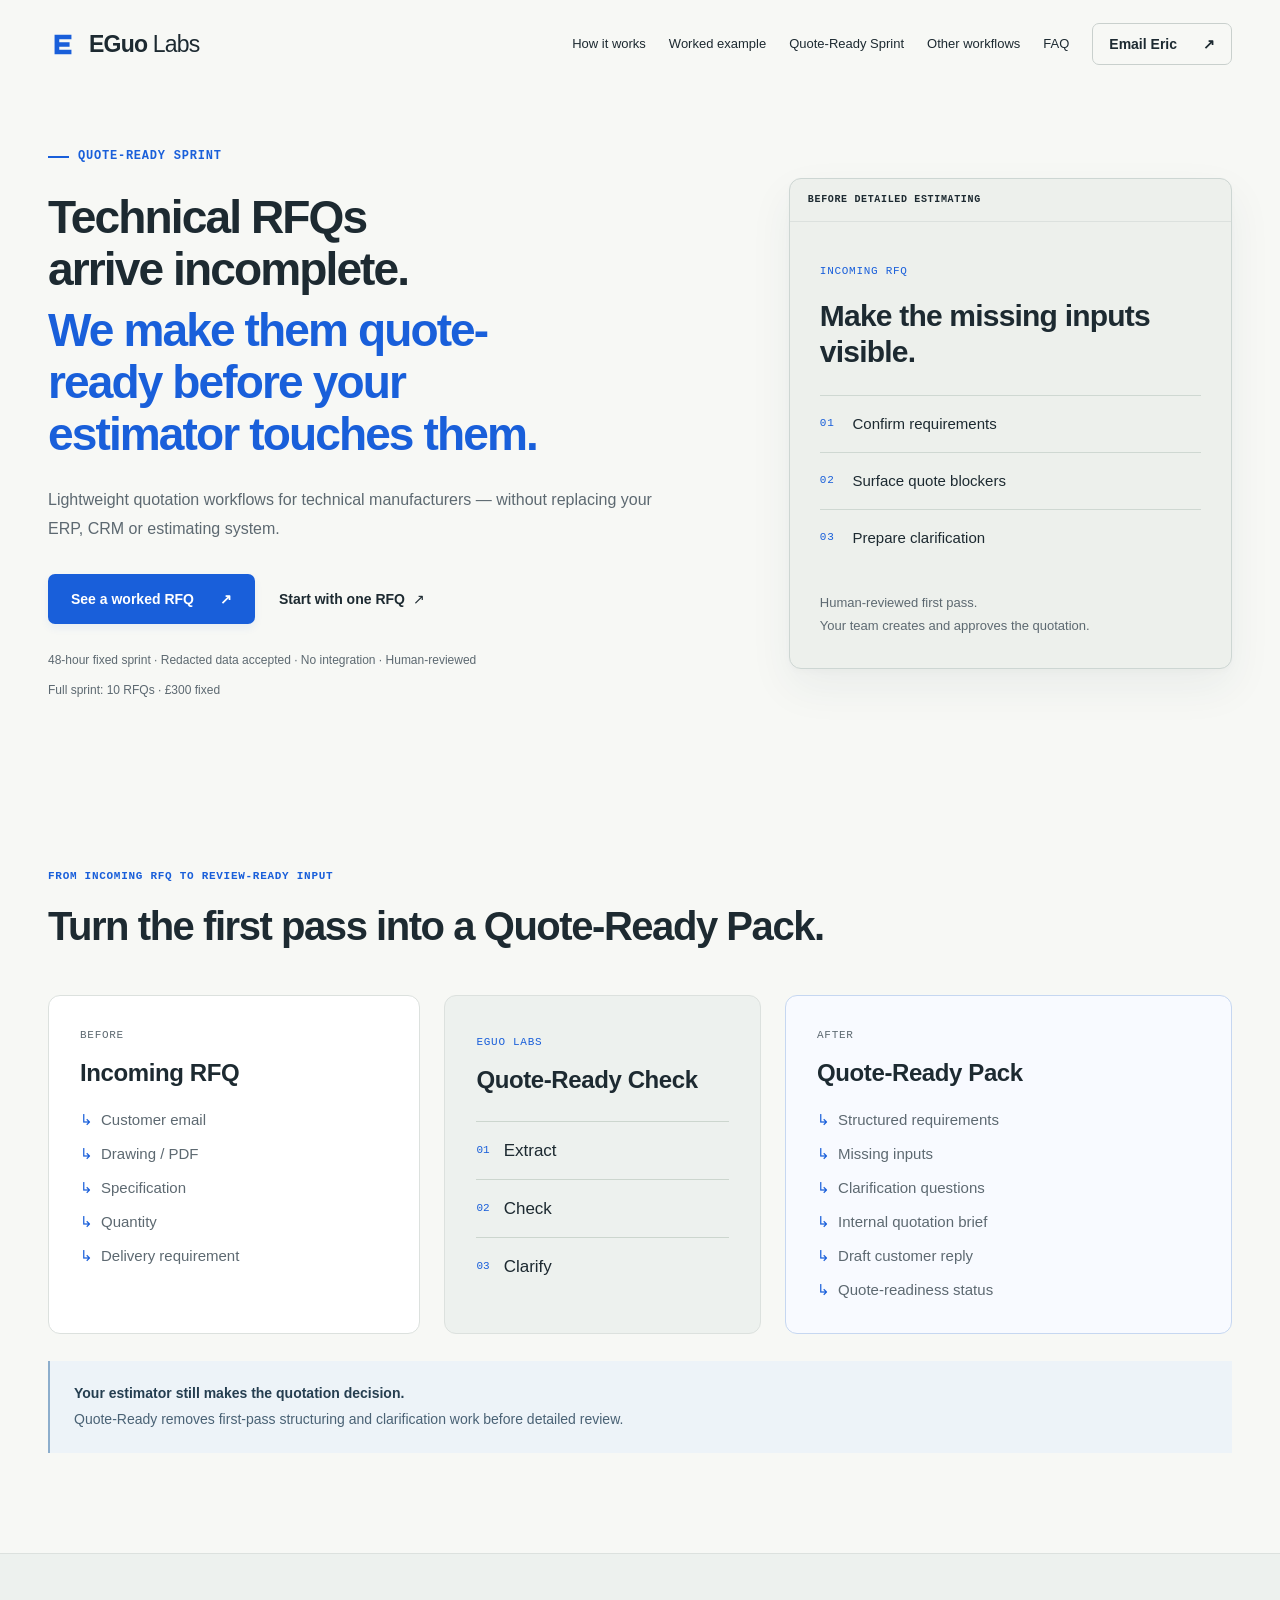
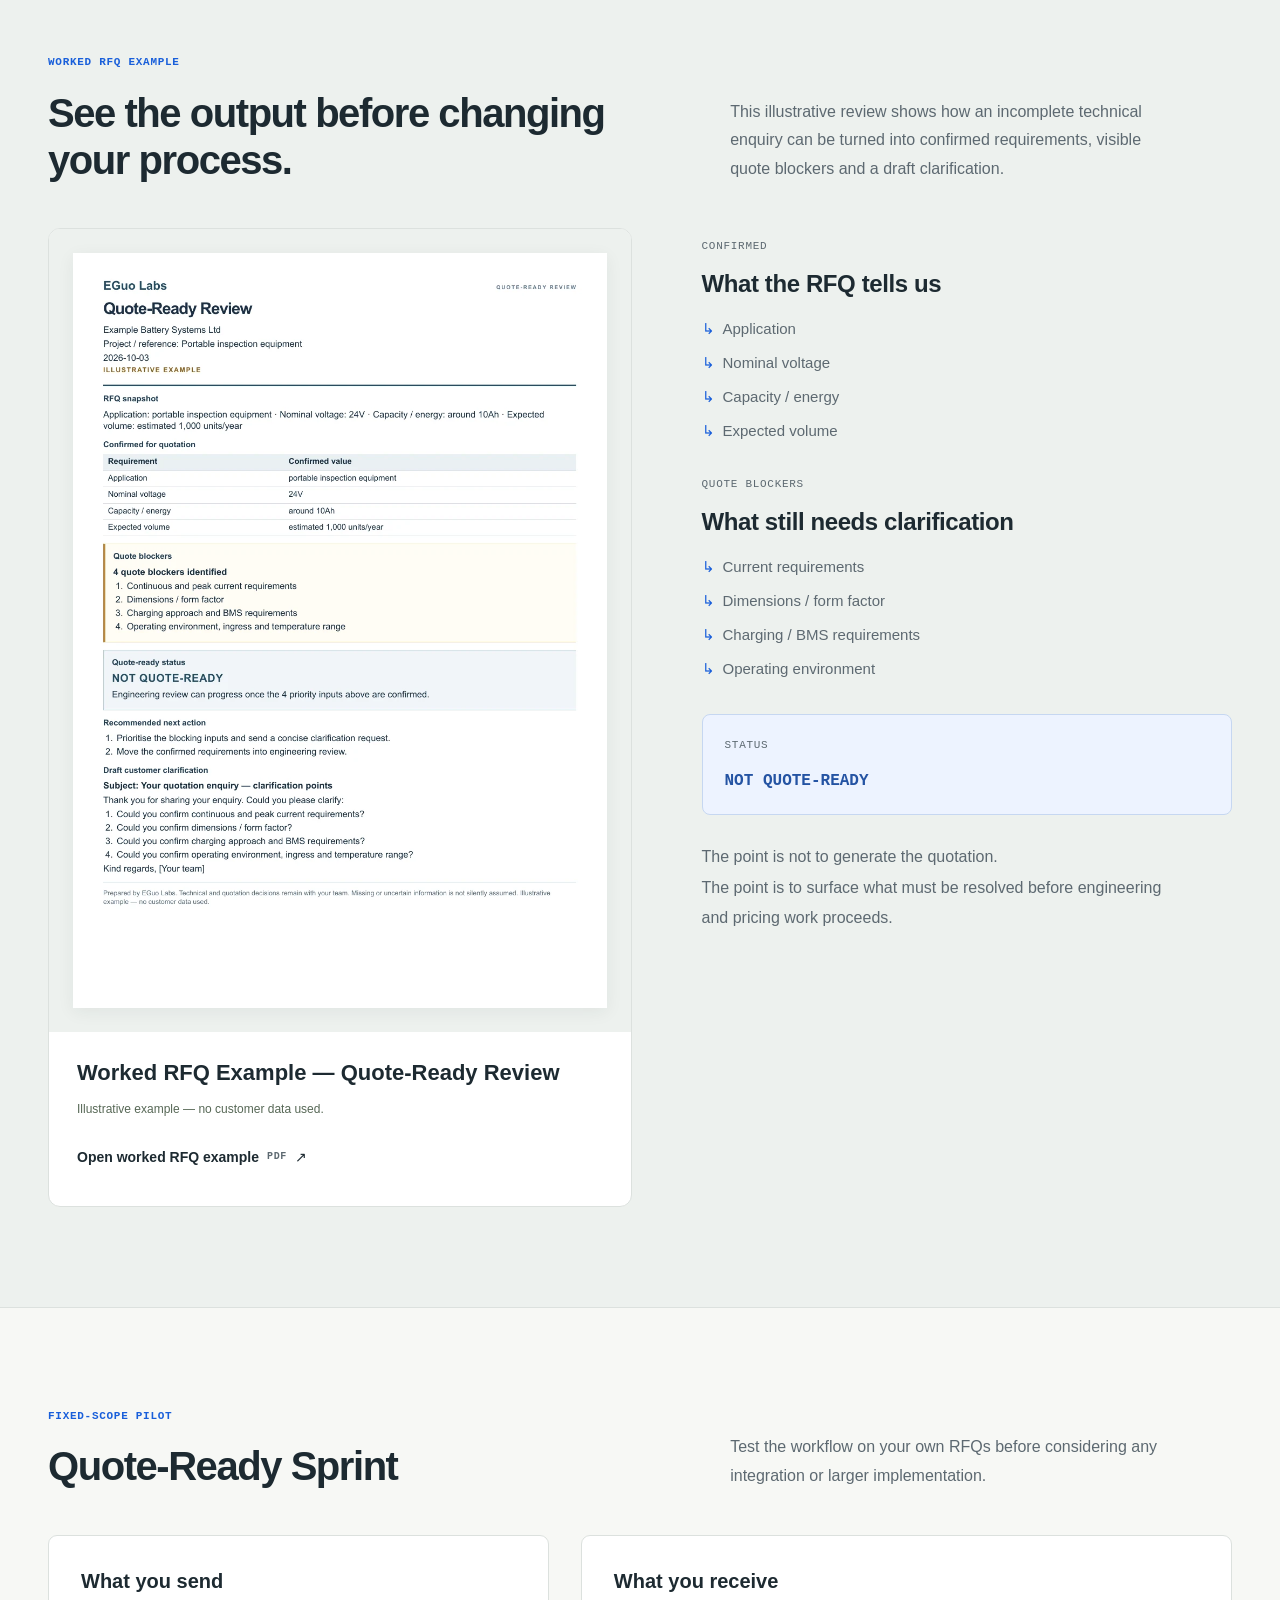
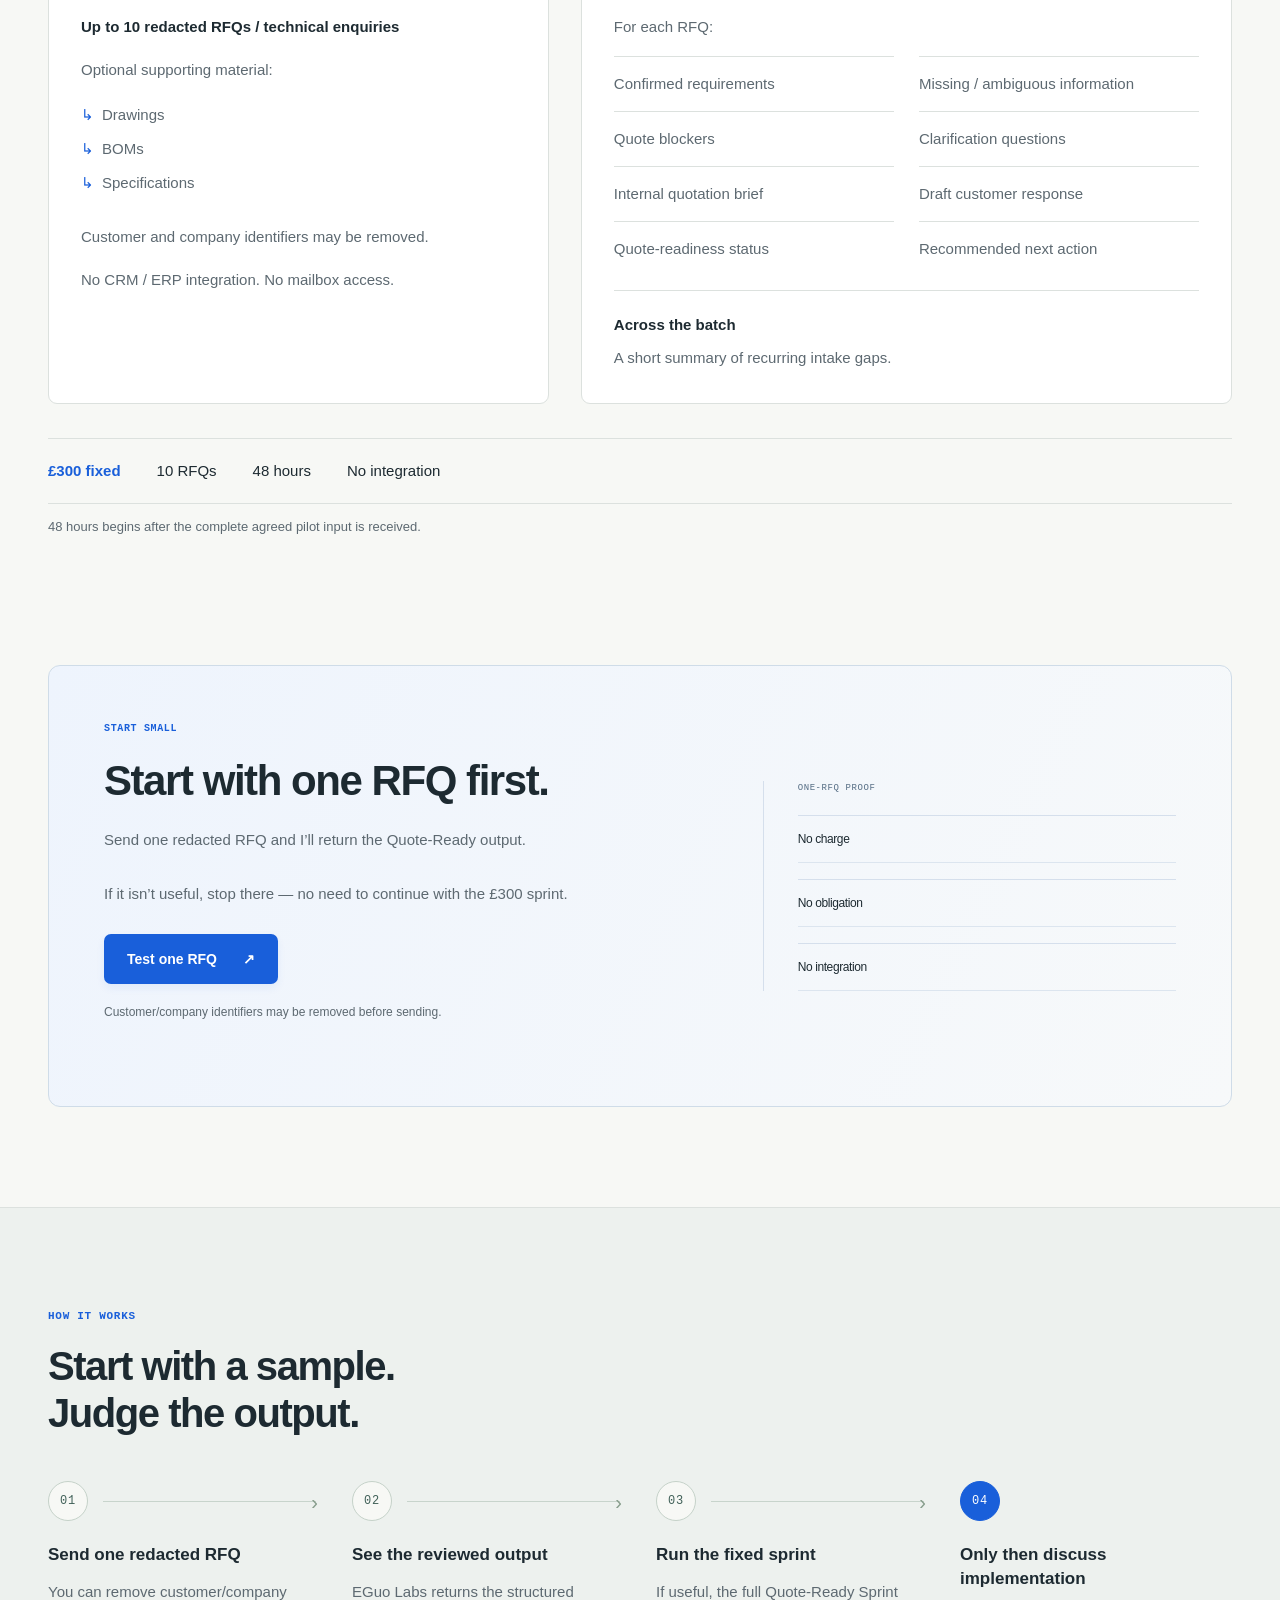
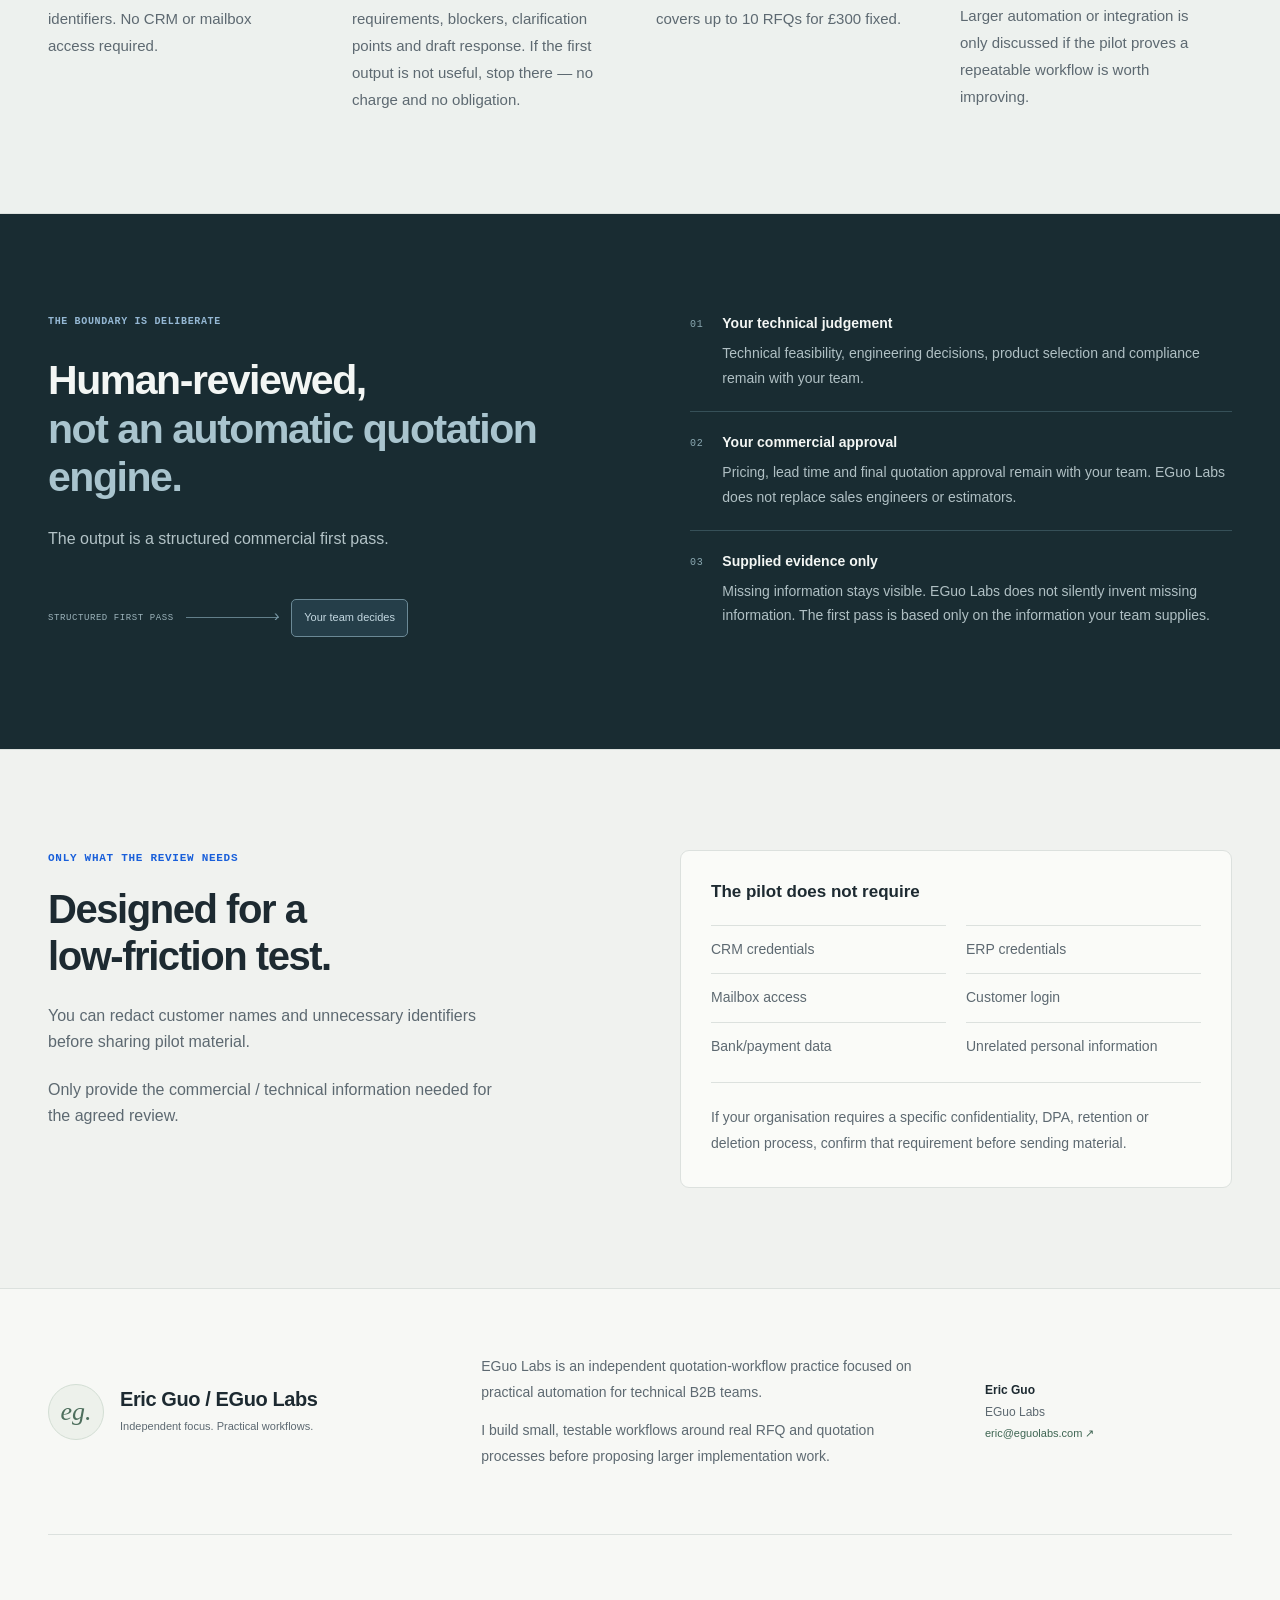
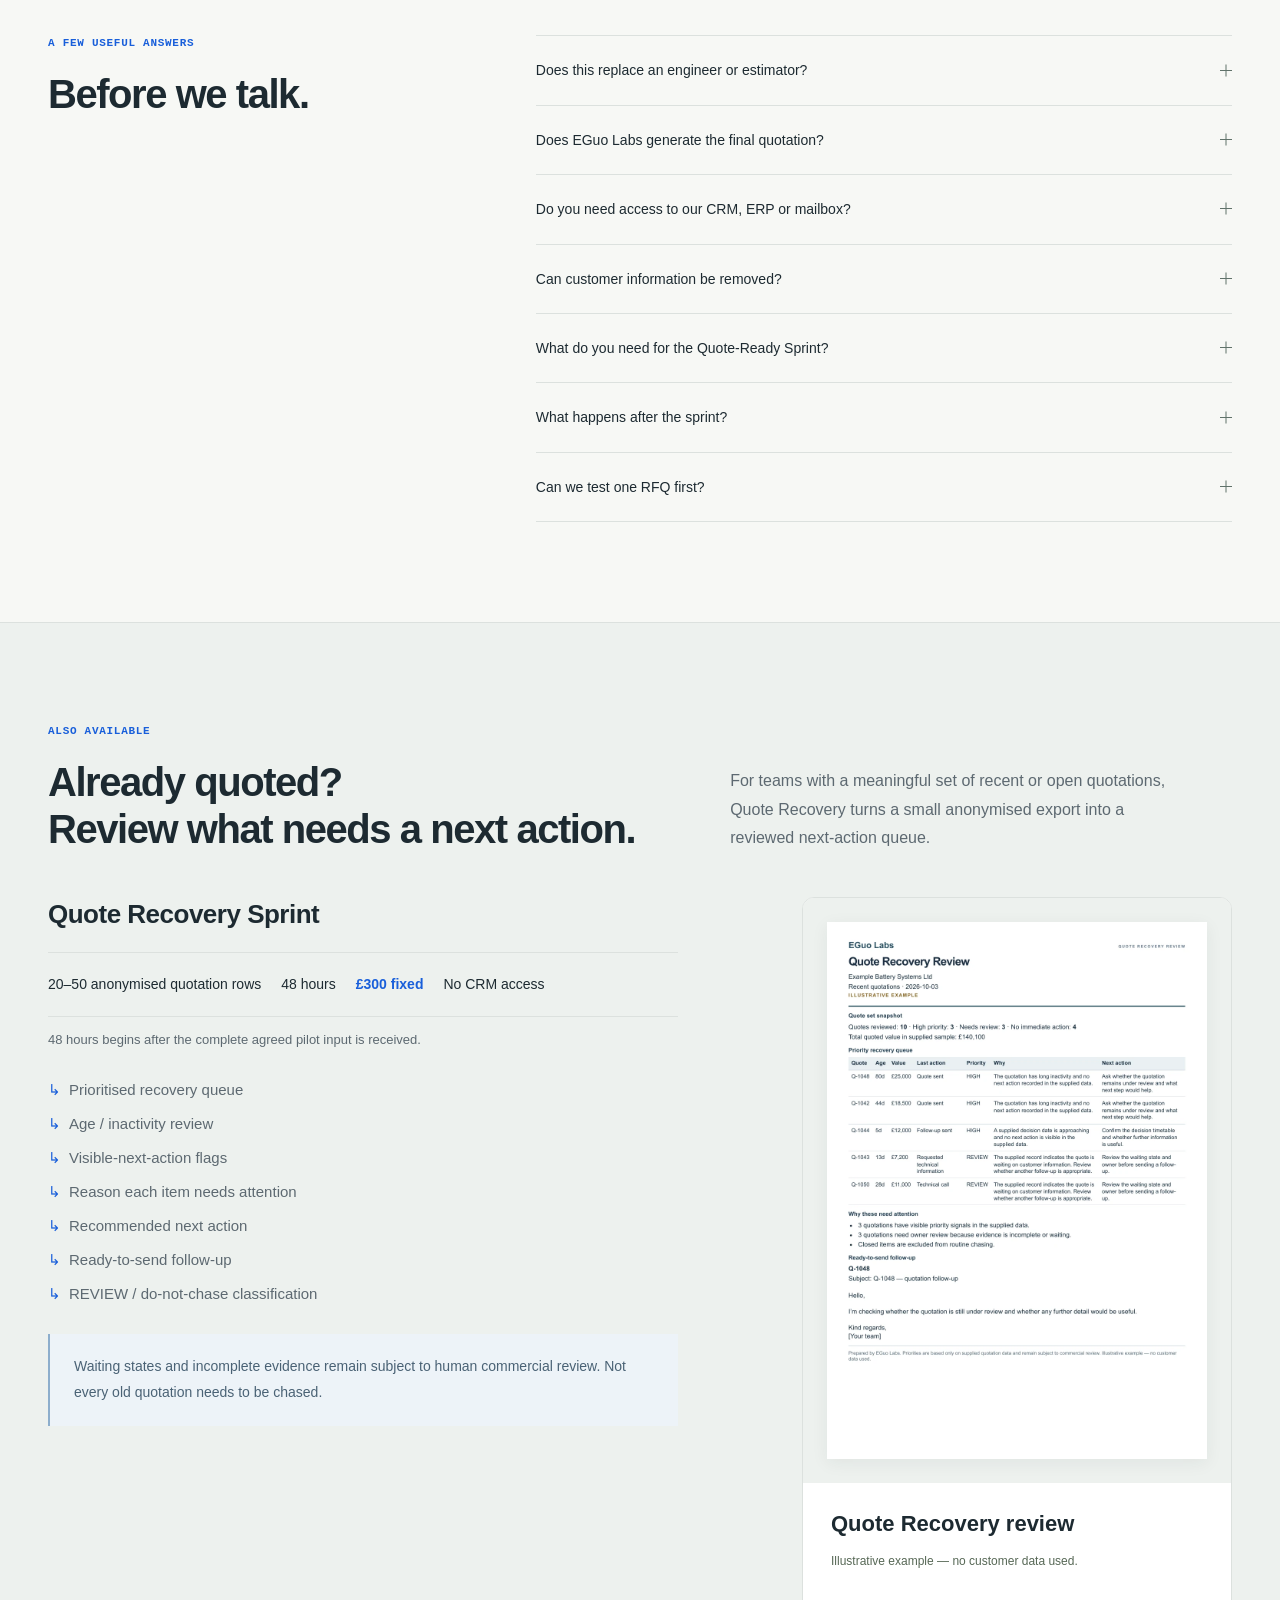
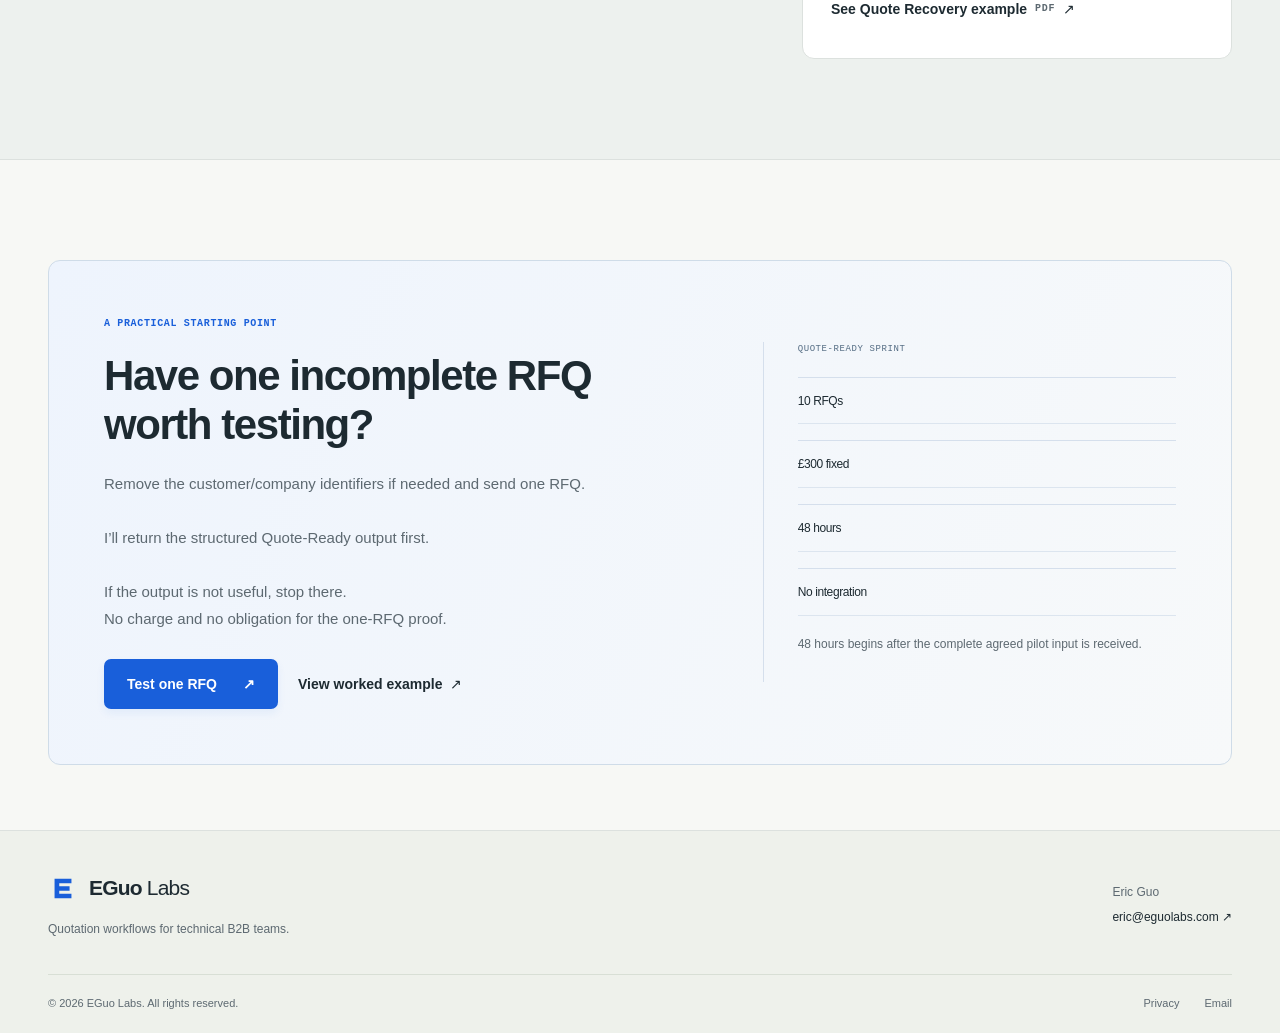
==== quote-ready/index.html @ 4a62d1df "feat: launch Quote-Ready quotation workflow site" ====
<!doctype html>
<html lang="en-GB"><head>
<meta charset="utf-8"><meta name="viewport" content="width=device-width, initial-scale=1">
<title>Quote-Ready Sprint — EGuo Labs</title><meta name="description" content="A fixed 48-hour pilot that turns up to 10 redacted technical RFQs into structured requirements, visible quote blockers, clarification questions and review-ready quotation briefs.">
<link rel="canonical" href="https://eguolabs.com/quote-ready/">
<meta property="og:type" content="website"><meta property="og:locale" content="en_GB"><meta property="og:site_name" content="EGuo Labs">
<meta property="og:title" content="Quote-Ready Sprint — EGuo Labs"><meta property="og:description" content="A fixed 48-hour pilot that turns up to 10 redacted technical RFQs into structured requirements, visible quote blockers, clarification questions and review-ready quotation briefs."><meta property="og:url" content="https://eguolabs.com/quote-ready/">
<meta name="theme-color" content="#f7f8f5"><link rel="icon" href="../favicon.svg" type="image/svg+xml"><link rel="stylesheet" href="../styles.css"><script src="../script.js" defer></script>
</head><body><a class="skip-link" href="#main">Skip to content</a>
<header class="site-header"><div class="container header-inner"><a class="brand" href="../" aria-label="EGuo Labs home"><svg viewBox="0 0 32 32" aria-hidden="true"><path d="M7 6h18v5H12v3h11v5H12v3h13v5H7z"/></svg><span>EGuo<span class="brand-light"> Labs</span></span></a><button class="menu-toggle" aria-expanded="false" aria-controls="main-nav">Menu <span aria-hidden="true">＋</span></button><nav id="main-nav" aria-label="Main navigation"><a href="../index.html#how-it-works">How it works</a><a href="../index.html#proofs">Worked example</a><a href="../quote-ready/">Quote-Ready Sprint</a><a href="../index.html#quote-recovery">Other workflows</a><a href="../index.html#faq">FAQ</a><a class="button button-small button-outline" href="mailto:eric@eguolabs.com?subject=EGuo%20Labs%20enquiry">Email Eric <span aria-hidden="true">↗</span></a></nav></div></header>
<main id="main">
<section class="hero container ready-hero" aria-labelledby="hero-title">
<div class="hero-copy"><p class="eyebrow"><span class="blue-line"></span> Quote-Ready Sprint</p>
<h1 id="hero-title">Technical RFQs arrive incomplete. <span>We make them quote-ready before your estimator touches them.</span></h1>
<p class="hero-description">Lightweight quotation workflows for technical manufacturers — without replacing your ERP, CRM or estimating system.</p>
<div class="hero-actions"><a class="button button-primary" href="#proofs">See a worked RFQ <span aria-hidden="true">↗</span></a><a class="text-button" href="mailto:eric@eguolabs.com?subject=One%20RFQ%20test&amp;body=Hi%20Eric%2C%0A%0AI%20have%20an%20RFQ%20I%27d%20like%20to%20test.%0A%0ACompany%3A%0ARFQ%20type%3A%0A%0AThanks%2C">Start with one RFQ <span aria-hidden="true">↗</span></a></div>
<p class="hero-trust">48-hour fixed sprint · Redacted data accepted · No integration · Human-reviewed</p>
<p class="hero-commercial">Full sprint: 10 RFQs · £300 fixed</p></div>
<aside class="workflow-preview ready-overview" aria-label="Quote-Ready first pass">
<div class="preview-top"><span class="mono">BEFORE DETAILED ESTIMATING</span></div>
<div class="ready-overview-body"><p class="micro">Incoming RFQ</p><h2>Make the missing inputs visible.</h2><ol><li><span class="mono">01</span><div>Confirm requirements</div></li><li><span class="mono">02</span><div>Surface quote blockers</div></li><li><span class="mono">03</span><div>Prepare clarification</div></li></ol><p class="overview-boundary">Human-reviewed first pass.<br>Your team creates and approves the quotation.</p></div></aside></section>
<section class="section container" id="outcomes" aria-labelledby="pack-title"><div class="section-heading"><p class="eyebrow">From incoming RFQ to review-ready input</p><h2 id="pack-title">Turn the first pass into a Quote-Ready Pack.</h2></div>
<div class="pack-grid"><article class="pack-card"><p class="micro">Before</p><h3>Incoming RFQ</h3><ul class="offer-list"><li>Customer email</li><li>Drawing / PDF</li><li>Specification</li><li>Quantity</li><li>Delivery requirement</li></ul></article><article class="pack-card pack-check"><p class="micro">EGuo Labs</p><h3>Quote-Ready Check</h3><ol><li>Extract</li><li>Check</li><li>Clarify</li></ol></article><article class="pack-card pack-output"><p class="micro">After</p><h3>Quote-Ready Pack</h3><ul class="offer-list"><li>Structured requirements</li><li>Missing inputs</li><li>Clarification questions</li><li>Internal quotation brief</li><li>Draft customer reply</li><li>Quote-readiness status</li></ul></article></div>
<p class="boundary-note"><strong>Your estimator still makes the quotation decision.</strong><br>Quote-Ready removes first-pass structuring and clarification work before detailed review.</p></section>
<section class="section workflow-section" id="proofs" aria-labelledby="proofs-title"><div class="container">
<div class="section-heading split-heading"><div><p class="eyebrow">Worked RFQ Example</p><h2 id="proofs-title">See the output before changing your process.</h2></div><p>This illustrative review shows how an incomplete technical enquiry can be turned into confirmed requirements, visible quote blockers and a draft clarification.</p></div>
<div class="worked-grid"><figure class="proof-card"><a href="../assets/proofs/quote-ready-v5-illustrative.pdf" class="proof-image-link" aria-label="Open worked RFQ example PDF"><img src="../assets/proofs/quote-ready-v5-preview.webp" width="990" height="1400" loading="lazy" alt="Illustrative Quote-Ready review example"></a><figcaption><h3>Worked RFQ Example — Quote-Ready Review</h3><p class="proof-disclosure">Illustrative example — no customer data used.</p><a class="text-button" href="../assets/proofs/quote-ready-v5-illustrative.pdf">Open worked RFQ example <span class="mono">PDF</span><span aria-hidden="true">↗</span></a></figcaption></figure>
<div class="worked-notes"><div><p class="micro">Confirmed</p><h3>What the RFQ tells us</h3><ul class="offer-list"><li>Application</li><li>Nominal voltage</li><li>Capacity / energy</li><li>Expected volume</li></ul></div><div><p class="micro">Quote blockers</p><h3>What still needs clarification</h3><ul class="offer-list"><li>Current requirements</li><li>Dimensions / form factor</li><li>Charging / BMS requirements</li><li>Operating environment</li></ul></div><div class="readiness-status"><p class="micro">Status</p><strong>NOT QUOTE-READY</strong></div><p class="worked-purpose">The point is not to generate the quotation.<br>The point is to surface what must be resolved before engineering and pricing work proceeds.</p></div></div></div></section>
<section class="section container" id="quote-ready" aria-labelledby="ready-title"><div class="section-heading split-heading"><div><p class="eyebrow">Fixed-scope pilot</p><h2 id="ready-title">Quote-Ready Sprint</h2></div><p>Test the workflow on your own RFQs before considering any integration or larger implementation.</p></div>
<div class="sprint-detail-grid"><div class="input-card"><h3>What you send</h3><p><strong>Up to 10 redacted RFQs / technical enquiries</strong></p><p>Optional supporting material:</p><ul class="offer-list"><li>Drawings</li><li>BOMs</li><li>Specifications</li></ul><p>Customer and company identifiers may be removed.</p><p>No CRM / ERP integration. No mailbox access.</p></div><div class="deliverable-card"><h3>What you receive</h3><p>For each RFQ:</p><ul class="deliverable-list"><li>Confirmed requirements</li><li>Missing / ambiguous information</li><li>Quote blockers</li><li>Clarification questions</li><li>Internal quotation brief</li><li>Draft customer response</li><li>Quote-readiness status</li><li>Recommended next action</li></ul><div class="batch-summary"><h4>Across the batch</h4><p>A short summary of recurring intake gaps.</p></div></div></div>
<ul class="terms-strip"><li><strong>£300 fixed</strong></li><li>10 RFQs</li><li>48 hours</li><li>No integration</li></ul><p class="turnaround-note">48 hours begins after the complete agreed pilot input is received.</p></section>
<section class="section container one-rfq-section" id="one-rfq" aria-labelledby="one-rfq-title"><div class="pilot-card"><div><p class="eyebrow">Start small</p><h2 id="one-rfq-title">Start with one RFQ first.</h2><p>Send one redacted RFQ and I’ll return the Quote-Ready output.</p><p>If it isn’t useful, stop there — no need to continue with the £300 sprint.</p><a class="button button-primary" href="mailto:eric@eguolabs.com?subject=One%20RFQ%20test&amp;body=Hi%20Eric%2C%0A%0AI%20have%20an%20RFQ%20I%27d%20like%20to%20test.%0A%0ACompany%3A%0ARFQ%20type%3A%0A%0AThanks%2C">Test one RFQ <span aria-hidden="true">↗</span></a><p class="turnaround-note">Customer/company identifiers may be removed before sending.</p></div><div class="pilot-process"><p class="micro">One-RFQ proof</p><ul class="proof-terms"><li>No charge</li><li>No obligation</li><li>No integration</li></ul></div></div></section>
<section class="section workflow-section" id="how-it-works" aria-labelledby="workflow-title"><div class="container"><div class="section-heading"><p class="eyebrow">How it works</p><h2 id="workflow-title">Start with a sample.<br>Judge the output.</h2></div><ol class="steps pilot-steps"><li><div class="step-track"><span class="step-number mono">01</span><span class="step-line" aria-hidden="true"></span></div><h3>Send one redacted RFQ</h3><p>You can remove customer/company identifiers. No CRM or mailbox access required.</p></li><li><div class="step-track"><span class="step-number mono">02</span><span class="step-line" aria-hidden="true"></span></div><h3>See the reviewed output</h3><p>EGuo Labs returns the structured requirements, blockers, clarification points and draft response. If the first output is not useful, stop there — no charge and no obligation.</p></li><li><div class="step-track"><span class="step-number mono">03</span><span class="step-line" aria-hidden="true"></span></div><h3>Run the fixed sprint</h3><p>If useful, the full Quote-Ready Sprint covers up to 10 RFQs for £300 fixed.</p></li><li><div class="step-track"><span class="step-number mono">04</span><span class="step-line" aria-hidden="true"></span></div><h3>Only then discuss implementation</h3><p>Larger automation or integration is only discussed if the pilot proves a repeatable workflow is worth improving.</p></li></ol></div></section>
<section class="human-section section" id="human-review" aria-labelledby="human-title"><div class="container human-grid"><div class="human-heading reveal"><p class="eyebrow">The boundary is deliberate</p><h2 id="human-title">Human-reviewed,<br><span>not an automatic quotation engine.</span></h2><p>The output is a structured commercial first pass.</p><div class="review-gate"><span class="mono">STRUCTURED FIRST PASS</span><span class="gate-line" aria-hidden="true"></span><span class="gate-tag">Your team decides</span></div></div><div class="human-points reveal"><article><span class="mono">01</span><div><h3>Your technical judgement</h3><p>Technical feasibility, engineering decisions, product selection and compliance remain with your team.</p></div></article><article><span class="mono">02</span><div><h3>Your commercial approval</h3><p>Pricing, lead time and final quotation approval remain with your team. EGuo Labs does not replace sales engineers or estimators.</p></div></article><article><span class="mono">03</span><div><h3>Supplied evidence only</h3><p>Missing information stays visible. EGuo Labs does not silently invent missing information. The first pass is based only on the information your team supplies.</p></div></article></div></div></section>
<section class="use-case-section section" id="data-handling" aria-labelledby="data-title"><div class="container data-grid"><div class="section-heading"><p class="eyebrow">Only what the review needs</p><h2 id="data-title">Designed for a<br>low-friction test.</h2><p>You can redact customer names and unnecessary identifiers before sharing pilot material.</p><p>Only provide the commercial / technical information needed for the agreed review.</p></div><div class="data-panel"><h3>The pilot does not require</h3><ul class="data-list"><li>CRM credentials</li><li>ERP credentials</li><li>Mailbox access</li><li>Customer login</li><li>Bank/payment data</li><li>Unrelated personal information</li></ul><p class="handling-note">If your organisation requires a specific confidentiality, DPA, retention or deletion process, confirm that requirement before sending material.</p></div></div></section>
<section class="about-section container v5-about" id="about" aria-labelledby="about-title"><div class="about-label"><span class="signature-mark" aria-hidden="true">eg.</span><div><h2 id="about-title">Eric Guo / EGuo Labs</h2><p>Independent focus. Practical workflows.</p></div></div><div class="about-copy"><p>EGuo Labs is an independent quotation-workflow practice focused on practical automation for technical B2B teams.</p><p>I build small, testable workflows around real RFQ and quotation processes before proposing larger implementation work.</p></div><address><strong>Eric Guo</strong><span>EGuo Labs</span><a href="mailto:eric@eguolabs.com">eric@eguolabs.com <span aria-hidden="true">↗</span></a></address></section>
<section class="section container faq-section" id="faq" aria-labelledby="faq-title"><div class="section-heading"><p class="eyebrow">A few useful answers</p><h2 id="faq-title">Before we talk.</h2></div><div class="faq-list"><details class="faq-item"><summary>Does this replace an engineer or estimator?<span class="faq-plus" aria-hidden="true"></span></summary><p>No. EGuo Labs prepares a structured first pass. Technical feasibility, engineering decisions, pricing, lead time, compliance and final quotation approval stay with your team.</p></details><details class="faq-item"><summary>Does EGuo Labs generate the final quotation?<span class="faq-plus" aria-hidden="true"></span></summary><p>No. Quote-Ready prepares the requirements, missing inputs, clarification questions and internal brief before detailed quotation work. Your team creates and approves the quotation.</p></details><details class="faq-item"><summary>Do you need access to our CRM, ERP or mailbox?<span class="faq-plus" aria-hidden="true"></span></summary><p>No. The fixed pilot works from redacted RFQs or quotation data supplied by your team.</p></details><details class="faq-item"><summary>Can customer information be removed?<span class="faq-plus" aria-hidden="true"></span></summary><p>Yes. Customer/company names and unnecessary identifiers can be removed before material is shared.</p></details><details class="faq-item"><summary>What do you need for the Quote-Ready Sprint?<span class="faq-plus" aria-hidden="true"></span></summary><p>Up to 10 recent RFQs or technical enquiries, with any relevant drawing, BOM or specification needed for the agreed review.</p></details><details class="faq-item"><summary>What happens after the sprint?<span class="faq-plus" aria-hidden="true"></span></summary><p>You receive the reviewed outputs and a short summary of recurring intake gaps. If the workflow proves useful, a larger implementation can be discussed. There is no obligation to continue.</p></details><details class="faq-item"><summary>Can we test one RFQ first?<span class="faq-plus" aria-hidden="true"></span></summary><p>Yes. Send one redacted RFQ first. I’ll return the Quote-Ready output at no charge. If it is not useful, you do not need to continue with the £300 sprint.</p></details></div></section>
<section class="section workflow-section" id="quote-recovery" aria-labelledby="recovery-title"><div class="container"><div class="section-heading split-heading"><div><p class="eyebrow">Also available</p><h2 id="recovery-title">Already quoted?<br>Review what needs a next action.</h2></div><p>For teams with a meaningful set of recent or open quotations, Quote Recovery turns a small anonymised export into a reviewed next-action queue.</p></div><div class="recovery-grid"><div class="recovery-copy"><h3>Quote Recovery Sprint</h3><ul class="terms-strip"><li>20–50 anonymised quotation rows</li><li>48 hours</li><li><strong>£300 fixed</strong></li><li>No CRM access</li></ul><p class="turnaround-note">48 hours begins after the complete agreed pilot input is received.</p><ul class="offer-list"><li>Prioritised recovery queue</li><li>Age / inactivity review</li><li>Visible-next-action flags</li><li>Reason each item needs attention</li><li>Recommended next action</li><li>Ready-to-send follow-up</li><li>REVIEW / do-not-chase classification</li></ul><p class="boundary-note">Waiting states and incomplete evidence remain subject to human commercial review. Not every old quotation needs to be chased.</p></div><figure class="proof-card recovery-proof"><a class="proof-image-link" href="../assets/proofs/quote-recovery-v5-illustrative.pdf" aria-label="Open illustrative Quote Recovery PDF"><img src="../assets/proofs/quote-recovery-v5-preview.webp" width="990" height="1400" loading="lazy" alt="Illustrative Quote Recovery review example"></a><figcaption><h3>Quote Recovery review</h3><p class="proof-disclosure">Illustrative example — no customer data used.</p><a class="text-button" href="../assets/proofs/quote-recovery-v5-illustrative.pdf">See Quote Recovery example <span class="mono">PDF</span><span aria-hidden="true">↗</span></a></figcaption></figure></div></div></section>
<section class="section container pilot-section" id="pilot" aria-labelledby="pilot-title"><div class="pilot-card"><div><p class="eyebrow">A practical starting point</p><h2 id="pilot-title">Have one incomplete RFQ worth testing?</h2><p>Remove the customer/company identifiers if needed and send one RFQ.</p><p>I’ll return the structured Quote-Ready output first.</p><p>If the output is not useful, stop there.<br>No charge and no obligation for the one-RFQ proof.</p><div class="pilot-actions"><a class="button button-primary" href="mailto:eric@eguolabs.com?subject=One%20RFQ%20test&amp;body=Hi%20Eric%2C%0A%0AI%20have%20an%20RFQ%20I%27d%20like%20to%20test.%0A%0ACompany%3A%0ARFQ%20type%3A%0A%0AThanks%2C">Test one RFQ <span aria-hidden="true">↗</span></a><a class="text-button" href="#proofs">View worked example <span aria-hidden="true">↗</span></a></div></div><div class="pilot-process"><p class="micro">Quote-Ready Sprint</p><ul class="proof-terms"><li>10 RFQs</li><li>£300 fixed</li><li>48 hours</li><li>No integration</li></ul><p class="turnaround-note">48 hours begins after the complete agreed pilot input is received.</p></div></div></section>
</main>
<footer class="site-footer"><div class="container"><div class="footer-main"><div><a class="brand" href="../"><svg viewBox="0 0 32 32" aria-hidden="true"><path d="M7 6h18v5H12v3h11v5H12v3h13v5H7z"/></svg><span>EGuo<span class="brand-light"> Labs</span></span></a><p>Quotation workflows for technical B2B teams.</p></div><div class="footer-contact"><span>Eric Guo</span><a href="mailto:eric@eguolabs.com">eric@eguolabs.com <span aria-hidden="true">↗</span></a></div></div><div class="footer-bottom"><span>© 2026 EGuo Labs. All rights reserved.</span><div><a href="../privacy.html">Privacy</a><a href="mailto:eric@eguolabs.com">Email</a></div></div></div></footer>

</body></html>
---- styles.css ----
:root{--paper:#f7f8f5;--white:#fff;--ink:#1d2a31;--muted:#5d6971;--line:#dce1de;--blue:#195fda;--pale-blue:#edf3ff;--mono:ui-monospace,SFMono-Regular,Consolas,monospace;--radius:12px}*{box-sizing:border-box}html{scroll-behavior:smooth;scroll-padding-top:104px}body{margin:0;background:var(--paper);color:var(--ink);font-family:-apple-system,BlinkMacSystemFont,"Segoe UI",Helvetica,Arial,sans-serif;font-size:16px;line-height:1.6;-webkit-font-smoothing:antialiased}button,a{-webkit-tap-highlight-color:transparent}button{font:inherit}a{color:inherit;text-decoration:none}button{cursor:pointer}img,video{display:block;max-width:100%}button,a,summary{touch-action:manipulation}a:focus-visible,button:focus-visible,summary:focus-visible,video:focus-visible,[tabindex]:focus-visible{outline:3px solid var(--blue);outline-offset:5px}button:disabled{cursor:default}[hidden]{display:none!important}.container{width:min(1240px,calc(100% - 96px));margin-inline:auto}.mono,.micro,.eyebrow{font-family:var(--mono);font-size:12px;letter-spacing:.065em}.micro,.eyebrow{text-transform:uppercase}.muted{color:var(--muted)}.site-header{position:sticky;top:0;z-index:20;border-bottom:1px solid transparent;background:rgba(247,248,245,.96);transition:border-color .2s,box-shadow .2s}.site-header.scrolled{border-color:var(--line);box-shadow:0 4px 20px #1d2a3105}.header-inner{min-height:88px;display:flex;align-items:center;justify-content:space-between;gap:24px}.brand{display:inline-flex;align-items:center;gap:11px;white-space:nowrap;font-size:23px;font-weight:720;letter-spacing:-.8px}.brand svg{width:30px;height:30px;fill:var(--blue)}.brand-light{font-weight:420}.site-header nav{display:flex;align-items:center;gap:30px;font-size:14px;font-weight:520}.site-header nav>a:not(.button):hover{color:var(--blue)}.button{display:inline-flex;justify-content:center;align-items:center;gap:26px;min-height:50px;padding:12px 22px;border-radius:7px;font-size:14px;font-weight:600;border:1px solid transparent;transition:background .2s,transform .2s,box-shadow .2s}.button:hover{transform:translateY(-2px)}.button-primary{background:var(--blue);color:white;box-shadow:0 4px 8px #195fda12}.button-primary:hover{background:#144fb7;box-shadow:0 6px 16px #195fda25}.button-outline{border-color:#c9d0cd;background:transparent}.button-outline:hover{background:white}.button-small{min-height:42px;padding:8px 16px}.menu-toggle{display:none}.hero{display:grid;grid-template-columns:1.02fr 1fr;gap:62px;align-items:center;padding-top:66px;padding-bottom:78px}.eyebrow{display:flex;align-items:center;gap:9px;color:var(--blue);font-weight:600;margin:0 0 26px}.blue-line{width:21px;height:2px;background:var(--blue);flex-shrink:0}h1{font-size:clamp(42px,4.2vw,60px);letter-spacing:-2.6px;line-height:1.085;font-weight:580;margin:0 0 26px}h1 span{color:var(--blue)}.hero-description{color:var(--muted);font-size:17px;line-height:1.8;max-width:500px;margin:0 0 30px}.hero-actions{display:flex;align-items:center;gap:24px;flex-wrap:wrap}.text-button{display:inline-flex;gap:8px;align-items:center;font-size:14px;font-weight:560;min-height:46px}.text-button:hover{color:var(--blue)}.play-small{font-size:22px}.hero-trust{font-size:12px;line-height:1.9;color:var(--muted);margin:25px 0 0}.hero-trust span{margin:0 6px}.workflow-preview{position:relative;border:1px solid #cdd6d3;border-radius:var(--radius);background:#edf0ec;box-shadow:0 18px 44px #263b4910,0 3px 6px #263b4905;transform:rotate(.4deg)}.preview-top,.preview-bottom{display:flex;align-items:center;justify-content:space-between;gap:10px;padding:13px 18px}.preview-top{border-bottom:1px solid var(--line)}.preview-top .mono{font-size:11px;font-weight:650}.example-label{font-size:11px;color:var(--muted)}.preview-body{padding:16px;display:grid;gap:10px}.incoming,.requirements,.clarification,.output{background:var(--white);border:1px solid var(--line);border-radius:8px;padding:13px 15px}.card-label{display:flex;align-items:center;gap:8px;font-size:12px;font-weight:650}.card-label>.mono,.card-label>.chip{margin-left:auto}.step-icon{font:16px var(--mono);width:19px;color:var(--muted)}.step-icon.blue{color:var(--blue)}.step-icon.amber{color:#906024}.incoming blockquote{font-size:12px;line-height:1.75;color:#57636a;margin:9px 0 0}.incoming strong{font-weight:600;color:var(--ink)}.connector{display:flex;align-items:center;gap:10px;justify-content:center;height:16px;color:#647670}.connector .mono{font-size:9px}.chip{font-family:var(--mono);font-size:9px;text-transform:uppercase;letter-spacing:.05em;padding:3px 6px;border-radius:3px;line-height:1.4;background:#e5edf9;color:#2453a3}.chip.known{background:#edf4ef;color:#376a50}.chip.missing{background:#f6efe3;color:#805924}.requirement-grid{display:grid;grid-template-columns:1fr 1fr;gap:9px 15px;margin:10px 0 0}.requirement-grid>div{border-top:1px solid #edf0ed;padding-top:6px}.requirement-grid .full{grid-column:1/-1}dt{font-size:10px;color:var(--muted)}dd{margin:2px 0 0;font-size:12px;font-weight:520}.data{font-family:var(--mono)}dd small{display:block;font-size:10px;color:var(--muted);font-weight:400}.review-label{font:8px var(--mono);color:#845b2b;margin-left:4px}.missing-tags{list-style:none;margin:11px 0 0;padding:0;display:flex;flex-wrap:wrap;gap:6px}.missing-tags li{font-size:10px;color:#755935;background:#faf6ef;border:1px solid #ece3d6;border-radius:4px;padding:3px 7px}.output{border-color:#c6d7f1;background:#f8faff;padding-bottom:0;overflow:hidden}.output ul{list-style:none;padding:0;margin:9px 0 12px;display:grid;grid-template-columns:1fr 1fr;gap:5px;font-size:10px;color:#4c6075}.output li:before{content:'↳';color:var(--blue);margin-right:5px}.output-bottom{display:flex;align-items:center;gap:7px;border-top:1px solid #dce6f5;padding:8px 0;font-size:10px;color:#2c58a0}.output-bottom>span:last-child{margin-left:auto}.status-dot{width:5px;height:5px;border-radius:50%;background:var(--blue)}.preview-bottom{padding-top:0;font-size:8px;letter-spacing:.04em;color:#65746c}.sequence{animation:sequence-in .8s both}.sequence:nth-child(3){animation-delay:.2s}.sequence:nth-child(4){animation-delay:.4s}.sequence:nth-child(5){animation-delay:.6s}@keyframes sequence-in{from{opacity:0;transform:translateY(10px)}to{opacity:1;transform:translateY(0)}}.principles{border-block:1px solid var(--line)}.principles-grid{display:grid;grid-template-columns:repeat(4,1fr);padding-block:29px;gap:30px}.principles-grid>div{border-right:1px solid var(--line);padding-right:20px}.principles-grid>div:last-child{border:0}.principles p{margin:0;color:var(--muted);font-size:13px;line-height:1.7}.principles .micro{color:var(--ink);font-size:10px;font-weight:650;margin-bottom:6px}.skip-link{position:fixed;top:-80px;left:20px;background:var(--ink);color:white;padding:12px 18px;z-index:100}.skip-link:focus{top:10px}
@media(min-width:1500px){.hero{padding-block:84px 96px}}@media(max-width:1100px){.container{width:calc(100% - 64px)}.hero{gap:32px}h1{font-size:48px}.site-header nav{gap:20px}.hero-actions{gap:10px}.hero .eyebrow{font-size:10px}}@media(max-width:800px){.container{width:calc(100% - 48px)}.hero{grid-template-columns:1fr;gap:42px;padding-block:48px 56px}.hero-copy{max-width:640px}h1{font-size:58px}.hero-description{max-width:590px}.workflow-preview{width:min(100%,580px);justify-self:center;transform:none}.site-header nav{gap:16px;font-size:12px}.brand{font-size:21px}.brand svg{width:26px}.header-inner{gap:16px;min-height:76px}.button-small{font-size:12px;padding-inline:12px;gap:10px}.principles-grid{grid-template-columns:1fr 1fr;gap:24px}.principles-grid>div:nth-child(2){border:0}}@media(max-width:600px){.container{width:calc(100% - 40px)}.header-inner{min-height:72px}.menu-toggle{display:flex;align-items:center;gap:10px;border:1px solid var(--line);background:transparent;border-radius:6px;min-height:42px;padding:8px 13px;font-size:13px}.site-header nav{display:none;position:absolute;top:71px;left:0;right:0;background:var(--paper);padding:20px;border-bottom:1px solid var(--line);box-shadow:0 15px 20px #1d2a310c}.site-header nav.is-open{display:flex;flex-direction:column;align-items:stretch}.site-header nav>a{font-size:15px;padding:10px}.hero{padding-top:35px;gap:35px}.hero .eyebrow{font-size:9px;letter-spacing:.01em;gap:7px;margin-bottom:23px}.hero .blue-line{width:15px}h1{font-size:43px;line-height:1.1;letter-spacing:-1.8px}.hero-description{font-size:16px;line-height:1.75}.hero-actions{gap:9px}.button{padding-inline:18px;gap:16px}.hero-trust{font-size:11px;margin-top:20px}.preview-body{padding:11px;gap:9px}.preview-top{padding:12px}.preview-top .mono{font-size:10px}.example-label{font-size:10px}.incoming,.requirements,.clarification,.output{padding-inline:11px}.incoming blockquote{font-size:12px}.card-label{font-size:12px}.output ul{font-size:10px;gap:8px 5px}.preview-bottom{padding:0 12px 12px;font-size:7px}.principles-grid{gap:22px 14px;padding-block:25px}.principles-grid>div{padding-right:10px}.principles p{font-size:12px}.principles .micro{font-size:9px}}
@media(prefers-reduced-motion:reduce){html{scroll-behavior:auto}*,*:before,*:after{animation:none!important;transition:none!important}}
.section{padding-block:100px}h2{font-size:40px;line-height:1.18;letter-spacing:-1.45px;font-weight:560;margin:0}h3{font-weight:600;line-height:1.35}.section-heading{margin-bottom:44px}.section-heading .eyebrow{margin-bottom:18px;font-size:11px}.split-heading{display:grid;grid-template-columns:1.2fr 1fr;gap:80px;align-items:end}.split-heading>p{max-width:440px;margin:0;color:var(--muted);font-size:16px;line-height:1.8}.problem-grid{display:grid;grid-template-columns:repeat(4,1fr);gap:16px}.problem-card{border:1px solid var(--line);border-radius:8px;padding:23px 22px;background:#fafbf8}.corner-number{display:block;color:#607470;font-size:11px;margin-bottom:27px}.problem-card h3{font-size:16px;margin:0 0 13px}.problem-card p{font-size:14px;line-height:1.75;color:var(--muted);margin:0}.workflow-section{background:#edf1ee;border-block:1px solid var(--line)}.steps{display:grid;grid-template-columns:repeat(4,1fr);gap:32px;list-style:none;padding:0;margin:0}.step-track{display:flex;align-items:center;gap:15px}.step-number{width:40px;height:40px;display:grid;place-items:center;border:1px solid #c5d2c9;border-radius:50%;font-size:12px;background:var(--paper);color:#406058;flex-shrink:0}.step-line{height:1px;background:#c8d4cc;position:relative;flex:1;margin-right:4px}.step-line:after{content:'›';position:absolute;right:-2px;top:-15px;color:#879d8c;font-size:20px}.steps li:last-child .step-number{background:var(--blue);color:#fff;border-color:var(--blue)}.steps li:last-child .step-line{display:none}.steps h3{font-size:14px;text-transform:uppercase;letter-spacing:.05em;margin:22px 0 11px}.steps p{font-size:14px;color:var(--muted);line-height:1.8;margin:0;max-width:250px}.handoff-note{border-top:1px solid #d5ded6;margin-top:40px;padding-top:23px;font-size:13px;color:#576b60;display:flex;flex-wrap:wrap;gap:5px 10px}.handoff-note>span{color:var(--blue)}.handoff-note strong{font-weight:500;color:var(--ink)}.demo-tabs{display:flex;gap:7px;border-bottom:1px solid var(--line);padding:0 0 0 8px}.demo-tabs button{border:0;border-bottom:2px solid transparent;padding:15px 22px;background:transparent;color:var(--muted);font-size:13px;font-weight:600;display:flex;align-items:center;gap:30px;min-height:50px}.demo-tabs .mono{font-size:10px;color:#77877d}.demo-tabs button[aria-selected=true]{color:var(--blue);border-bottom-color:var(--blue)}.demo-tabs button:hover{background:#edf2f7}.demo-switcher{border:1px solid var(--line);border-radius:var(--radius);background:white;overflow:clip}.demo-panel{display:grid;grid-template-columns:.85fr 1.4fr;gap:25px 42px;padding:37px 36px 0}.demo-copy{align-self:center;padding-block:8px}.metadata{display:flex;flex-wrap:wrap;gap:6px;margin-bottom:24px}.metadata span{font:9px var(--mono);text-transform:uppercase;letter-spacing:.02em;border:1px solid #dae1de;border-radius:4px;padding:4px 6px;color:#5b7065}.demo-copy h3{font-size:26px;letter-spacing:-.7px;margin:0 0 15px;font-weight:550}.demo-copy>p{font-size:14px;color:var(--muted);line-height:1.8;margin:0 0 24px}.demo-copy .demo-duration{font-size:10px;margin:14px 0 0}.demo-image{position:relative;display:flex;flex-direction:column;justify-content:center;align-self:center;border:1px solid #d2dcd7;border-radius:8px;background:#ecf0ed;box-shadow:0 9px 20px #19382908;overflow:hidden}.demo-image-top{font-size:8px;display:flex;justify-content:space-between;gap:10px;padding:10px 12px;color:#586e61}.demo-image img{width:100%;height:auto;object-fit:contain}.play-overlay{display:grid;place-items:center;position:absolute;left:50%;top:50%;transform:translate(-50%,-50%);width:56px;height:56px;border-radius:50%;background:var(--blue);color:white;border:4px solid #ffffffce;font-size:26px;box-shadow:0 3px 15px #122f6035;transition:transform .2s}.demo-image:hover .play-overlay{transform:translate(-50%,-50%) scale(1.07)}.watch-caption{display:flex;justify-content:space-between;padding:10px 12px;color:#435c50;font-size:11px}.demo-summary{grid-column:1/-1;border-top:1px solid #e8ece9;padding:13px 0;margin-top:3px;font-size:12px;color:var(--muted)}.demo-summary summary{cursor:pointer;padding-block:3px}.demo-summary p{line-height:1.8;max-width:880px;margin:12px 0}.section-footnote{font-size:12px;text-align:center;color:var(--muted);margin:20px 0 0}.use-case-section{background:#f0f2ef;border-block:1px solid var(--line)}.use-cases{display:grid;grid-template-columns:320px 1fr;gap:60px}.industry-tabs{display:flex;flex-direction:column;gap:4px}.industry-tabs button{display:flex;justify-content:space-between;gap:14px;text-align:left;padding:19px 17px;border:1px solid transparent;border-radius:6px;background:transparent;color:var(--muted);font-size:14px;min-height:62px}.industry-tabs button>span:last-child{color:#9ca99e}.industry-tabs button[aria-selected=true]{background:white;border-color:#d3ded6;color:var(--blue);box-shadow:0 3px 9px #263f2904}.industry-tabs button[aria-selected=true]>span:last-child{color:var(--blue)}.industry-tabs button:hover{background:#fafcf9}.parameter-panel{border:1px solid #d4ddd5;background:#fafbf8;border-radius:9px;padding:27px 30px}.parameter-top{display:flex;justify-content:space-between;gap:15px}.parameter-top .micro{font-size:9px;color:#667c6e;margin:0 0 8px}.parameter-top h3{font-size:17px;margin:0}.parameter-count{font-size:10px;color:#6a7d71;white-space:nowrap}.parameter-grid{display:grid;grid-template-columns:1fr 1fr;gap:0 25px;list-style:none;padding:0;margin:25px 0 17px}.parameter-grid li{display:flex;align-items:center;gap:10px;border-top:1px solid #e2e7e1;padding:11px 0;font-size:13px}.field-box{width:10px;height:10px;border:1px solid #a4b7a8;border-radius:2px;flex-shrink:0}.parameter-note{border-top:1px solid var(--line);padding-top:17px;margin:0;font-size:11px;color:var(--muted)}.parameter-note>span{color:var(--blue);margin-right:6px}.human-section{background:#192c32;color:#f3f6f4;position:relative;overflow:hidden}.human-grid{display:grid;grid-template-columns:1fr 1fr;gap:100px}.human-heading .eyebrow{color:#95b8d4;font-size:10px}.human-heading h2{font-size:41px}.human-heading h2 span{color:#a9c4ce}.human-heading>p:not(.eyebrow){font-size:16px;color:#b3c3c7;line-height:1.8;max-width:370px;margin:24px 0 0}.review-gate{display:flex;align-items:center;margin-top:45px;gap:12px;max-width:360px}.review-gate .mono{font-size:9px;color:#9db4bc;white-space:nowrap}.gate-line{height:1px;flex:1;background:#627f8a;position:relative}.gate-line:after{content:'›';position:absolute;right:0;top:-14px;color:#7b9aa7}.gate-tag{font-size:11px;border:1px solid #6b8996;border-radius:5px;padding:9px 12px;background:#253e49;color:#c4d8e1;white-space:nowrap}.human-points article{display:flex;gap:19px;padding:21px 0;border-top:1px solid #365058}.human-points article:first-child{padding-top:0;border:0}.human-points article>.mono{font-size:10px;color:#8aa8b1;padding-top:3px}.human-points h3{font-size:14px;margin:0 0 8px;font-weight:550}.human-points p{font-size:14px;line-height:1.75;color:#b0c0c4;margin:0}.pilot-section{padding-bottom:65px}.pilot-card{border:1px solid #cfdce8;background:linear-gradient(115deg,#eef4fd,#f7f9fa);border-radius:12px;padding:55px;display:grid;grid-template-columns:1.4fr 1fr;gap:80px;align-items:center}.pilot-card .eyebrow{font-size:10px;margin-bottom:19px}.pilot-card h2{font-size:42px}.pilot-card p:not(.eyebrow):not(.micro){font-size:15px;color:var(--muted);line-height:1.8;margin:20px 0 27px}.pilot-actions{display:flex;align-items:center;flex-wrap:wrap;gap:20px}.pilot-actions>div{display:flex;flex-direction:column;font-size:13px}.pilot-actions>div>span{font-size:11px;color:var(--muted);margin-bottom:2px}.pilot-actions>div>a:hover{color:var(--blue)}.pilot-process{border-left:1px solid #d5dfec;padding-left:34px}.pilot-process .micro{font-size:9px;color:#546c83;margin:0 0 16px}.pilot-process ol{list-style:none;padding:0;margin:0}.pilot-process li{display:flex;align-items:center;gap:12px;font-size:12px;padding:14px 0;border-bottom:1px solid #dce5ef}.pilot-process .mono{color:#3669a8;font-size:10px}.pilot-note{display:block;font-size:10px;color:#637991;margin-top:19px}.about-section{display:grid;grid-template-columns:1.1fr 1.3fr .7fr;gap:45px;align-items:center;padding-bottom:65px;border-bottom:1px solid var(--line)}.about-label{display:flex;align-items:center;gap:16px}.signature-mark{display:grid;place-items:center;width:56px;height:56px;border:1px solid #d3ded4;border-radius:50%;background:#edf1eb;font-family:Georgia,serif;font-size:26px;font-style:italic;color:#4e6f5d;flex-shrink:0}.about-label h2{font-size:20px;letter-spacing:-.4px}.about-label p{font-size:11px;color:var(--muted);margin:6px 0 0}.about-section>p{font-size:13px;color:var(--muted);line-height:1.8;margin:0}.about-section address{display:flex;flex-direction:column;font-size:12px;font-style:normal;color:var(--muted);gap:3px}.about-section address strong{color:var(--ink);font-weight:550}.about-section address a{font-size:11px;color:#3e6552;white-space:nowrap}.faq-section{display:grid;grid-template-columns:.8fr 1.4fr;gap:90px}.faq-item{border-bottom:1px solid var(--line)}.faq-item:first-child{border-top:1px solid var(--line)}.faq-item summary{display:flex;align-items:center;justify-content:space-between;gap:24px;list-style:none;font-size:14px;font-weight:530;padding:23px 0;cursor:pointer}.faq-item summary::-webkit-details-marker{display:none}.faq-plus{width:12px;height:12px;position:relative;flex-shrink:0}.faq-plus:before,.faq-plus:after{content:'';position:absolute;background:#60726a;width:12px;height:1px;top:5px;left:0}.faq-plus:after{transform:rotate(90deg);transition:transform .2s}.faq-item[open] .faq-plus:after{transform:rotate(0deg)}.faq-item summary:hover{color:var(--blue)}.faq-item p{color:var(--muted);font-size:14px;line-height:1.85;margin:0 25px 24px 0}.site-footer{border-top:1px solid var(--line);background:#eef1eb;padding-top:40px}.footer-main{display:flex;justify-content:space-between;gap:30px;align-items:center;padding-bottom:35px}.footer-main .brand{font-size:21px}.footer-main p{font-size:12px;color:var(--muted);margin:10px 0 0}.footer-contact{display:flex;flex-direction:column;gap:5px;font-size:12px;color:var(--muted)}.footer-contact>a{color:var(--ink)}.footer-bottom{display:flex;justify-content:space-between;gap:20px;border-top:1px solid #d8dfd5;padding:20px 0;font-size:11px;color:var(--muted)}.footer-bottom>div{display:flex;gap:25px}.site-footer a:hover{color:var(--blue)}dialog{width:min(1100px,calc(100% - 48px));max-width:none;max-height:calc(100dvh - 48px);border:1px solid #d2dcd9;border-radius:12px;padding:0;color:var(--ink);background:var(--paper);box-shadow:0 25px 100px #0006;overflow:auto}dialog::backdrop{background:#0b1720cc;backdrop-filter:blur(5px)}.modal-header{display:flex;align-items:center;justify-content:space-between;gap:20px;padding:18px 23px}.modal-header .micro{font-size:9px;color:var(--muted);margin:0 0 4px}.modal-header h2{font-size:20px;letter-spacing:-.4px}.modal-close{border:1px solid #cdd7d1;background:transparent;color:var(--ink);font-size:25px;border-radius:6px;width:44px;height:44px;flex-shrink:0}.modal-close:hover{background:white}#demo-video{width:100%;max-height:66dvh;background:#101a20;aspect-ratio:16/9;object-fit:contain}.modal-caption{padding:16px 23px;font-size:12px;color:var(--muted)}.modal-caption>p{margin:0 0 9px;line-height:1.7}.modal-caption a{text-decoration:underline;text-underline-offset:3px;color:var(--blue)}body.modal-open{overflow:hidden}.reveal.visible{animation:reveal-in .65s both}@keyframes reveal-in{from{opacity:.35;transform:translateY(12px)}to{opacity:1;transform:translateY(0)}}.privacy-main{max-width:780px;padding-block:55px 90px}.back-link{font-size:13px;color:var(--muted);display:inline-block;margin-bottom:48px}.privacy-main .eyebrow{font-size:11px;margin-bottom:18px}.privacy-main h1{font-size:60px}.privacy-intro{font-size:19px;color:var(--muted);margin-bottom:45px}.privacy-main section{margin-top:32px}.privacy-main h2{font-size:23px;letter-spacing:-.5px}.privacy-main section p{color:var(--muted);line-height:1.85;font-size:16px}.privacy-main section a{color:var(--blue);text-decoration:underline;text-underline-offset:3px}
@media(max-width:1100px){.section{padding-block:80px}.split-heading{gap:45px}h2{font-size:35px}.problem-card{padding:20px 16px}.demo-panel{padding:28px 25px 0;gap:25px}.demo-copy h3{font-size:24px}.metadata{gap:5px}.metadata span{font-size:8px}.use-cases{grid-template-columns:270px 1fr;gap:35px}.human-grid{gap:60px}.human-heading h2{font-size:36px}.pilot-card{padding:40px;gap:40px}.pilot-card h2{font-size:36px}.about-section{gap:25px;grid-template-columns:1.1fr 1.3fr}.about-section address{grid-column:2}.faq-section{gap:55px}}@media(max-width:800px){.section{padding-block:65px}.split-heading{grid-template-columns:1fr;gap:20px}.split-heading>p{max-width:620px}.section-heading{margin-bottom:32px}.problem-grid{grid-template-columns:repeat(2,1fr)}.problem-card{padding:24px}.corner-number{margin-bottom:20px}.steps{gap:22px}.steps p{font-size:13px}.demo-panel{grid-template-columns:1fr;padding:27px 26px 0;gap:22px}.demo-copy{padding:0}.demo-copy>p{max-width:600px}.metadata{margin-bottom:18px}.metadata span{font-size:9px}.demo-image{width:100%}.demo-image-top{font-size:10px}.watch-caption{font-size:12px}.use-cases{grid-template-columns:230px 1fr;gap:22px}.parameter-panel{padding:24px 20px}.parameter-grid{gap:0 16px}.parameter-grid li{font-size:12px}.industry-tabs button{font-size:13px;padding-inline:12px}.human-grid{gap:35px}.human-heading h2{font-size:31px}.review-gate{gap:8px}.review-gate .mono{font-size:8px}.gate-tag{font-size:10px;padding:8px}.pilot-card{grid-template-columns:1fr;gap:35px}.pilot-process{border-left:0;border-top:1px solid #d5dfec;padding:25px 0 0}.pilot-process ol{display:grid;grid-template-columns:repeat(3,1fr);gap:18px}.pilot-process li{align-items:flex-start;font-size:12px;padding-bottom:17px}.about-section{padding-bottom:50px}.faq-section{grid-template-columns:1fr;gap:0}}@media(max-width:600px){.section{padding-block:58px}h2{font-size:31px;letter-spacing:-1px}.split-heading{gap:18px}.split-heading>p{font-size:15px}.section-heading .eyebrow{font-size:9px;letter-spacing:.04em}.problem-grid{gap:12px}.problem-card{padding:18px 15px}.problem-card h3{font-size:14px}.problem-card p{font-size:12px;line-height:1.8}.corner-number{margin-bottom:18px}.steps{grid-template-columns:1fr;gap:0}.steps li{position:relative;padding:0 0 26px 60px;min-height:100px}.step-track{position:absolute;left:0;top:0;bottom:0;width:40px;display:flex;flex-direction:column;gap:0}.step-line{width:1px;height:auto;flex:1;margin:0}.step-line:after{display:none}.steps h3{margin:7px 0 9px}.steps p{font-size:14px;max-width:none}.steps li:last-child{padding-bottom:0}.handoff-note{font-size:12px;line-height:1.9;margin-top:26px;padding-top:20px}.demo-tabs{padding-left:0;gap:0}.demo-tabs button{flex:1;justify-content:center;text-align:left;font-size:11px;gap:9px;padding:14px 12px}.demo-tabs .mono{display:none}.demo-panel{padding:23px 18px 0;gap:22px}.demo-copy h3{font-size:24px}.metadata{gap:5px}.metadata span{font-size:8px}.demo-image-top{font-size:7px;padding:9px}.watch-caption{font-size:10px;padding:9px}.play-overlay{width:47px;height:47px;font-size:22px}.demo-summary{font-size:11px}.section-footnote{font-size:11px;text-align:left}.use-cases{grid-template-columns:1fr;gap:23px}.industry-tabs{flex-direction:row;overflow-x:auto;padding:4px 3px 9px;scrollbar-width:thin;scrollbar-color:#b4c5ba transparent}.industry-tabs button{flex-shrink:0;min-height:46px;padding:12px 14px;font-size:12px;white-space:nowrap}.industry-tabs button>span:last-child{display:none}.parameter-panel{padding:23px 20px}.parameter-top h3{font-size:16px}.parameter-top .micro{font-size:8px}.parameter-grid li{font-size:12px}.parameter-note{font-size:10px;line-height:1.8}.human-grid{grid-template-columns:1fr;gap:38px}.human-heading h2{font-size:33px}.human-heading>p:not(.eyebrow){font-size:15px;margin-top:21px}.review-gate{margin-top:25px;max-width:320px}.review-gate .mono{font-size:9px}.gate-tag{font-size:11px}.human-points article{gap:16px;padding-block:20px}.human-points article:last-child{padding-bottom:0}.human-points h3{font-size:14px}.human-points p{font-size:13px}.pilot-card{padding:29px 23px;gap:29px}.pilot-card h2{font-size:34px}.pilot-card p:not(.eyebrow):not(.micro){font-size:14px}.pilot-actions{gap:17px}.pilot-process ol{grid-template-columns:1fr;gap:0}.pilot-process li{align-items:center;font-size:12px;padding-block:13px}.pilot-note{font-size:10px;margin-top:14px}.about-section{grid-template-columns:1fr;gap:22px;padding-bottom:40px}.about-section address{grid-column:auto}.about-section>p{font-size:14px}.about-section address{font-size:13px}.about-section address a{font-size:12px}.faq-section{gap:0}.faq-item summary{font-size:14px;line-height:1.6;padding-block:21px;gap:20px}.faq-item p{font-size:13px}.footer-main{flex-direction:column;align-items:flex-start;gap:22px;padding-bottom:30px}.footer-main p{font-size:11px}.footer-bottom{font-size:10px;gap:12px}.footer-bottom>div{gap:15px}dialog{width:calc(100% - 24px);max-height:calc(100dvh - 24px);border-radius:9px}.modal-header{padding:14px;gap:12px}.modal-header h2{font-size:17px}.modal-header .micro{font-size:8px}.modal-caption{padding:14px;font-size:11px}.privacy-main{padding-block:32px 60px}.privacy-main h1{font-size:48px}.privacy-intro{font-size:17px}.privacy-main section p{font-size:15px}.privacy-main h2{font-size:22px}.back-link{margin-bottom:35px}}
@media(prefers-reduced-motion:reduce){.reveal.visible{animation:none}}
/* Final legibility and first-viewport refinements. */
@media(min-width:1101px){.hero{padding-top:36px;padding-bottom:50px}}
.output ul{font-size:11px}.missing-tags li{font-size:11px}.output-bottom{font-size:11px}
@media(max-width:600px){.industry-tabs{padding:6px 6px 10px}.output ul{gap:7px 9px}}
@media(prefers-reduced-motion:no-preference){.sequence{animation-duration:.6s}}

/* V5 quotation pilots: extend the existing visual system. */
.commercial-hero{padding-block:60px 70px}.commercial-terms{font-size:15px;line-height:1.8;margin:0 0 24px;color:var(--muted)}.commercial-terms strong{color:var(--ink);font-weight:550}.sprint-overview{transform:none}.sprint-overview-body{padding:16px;display:grid;gap:12px}.sprint-overview-body>a{display:block;padding:25px;background:var(--white);border:1px solid var(--line);border-radius:8px}.sprint-overview-body>a:hover{border-color:#98b8e7}.sprint-overview .micro{font-size:11px;color:var(--blue)}.sprint-overview h2{font-size:28px;letter-spacing:-.7px;line-height:1.3;margin-top:14px}.sprint-overview p{font-size:14px;color:var(--muted);margin:13px 0}.overview-scope{display:flex;justify-content:space-between;gap:12px;font-size:13px;padding-top:12px;border-top:1px solid var(--line)}.overview-scope>span{color:var(--blue)}.overview-footer{padding:4px 25px 19px;display:flex;justify-content:space-between;align-items:center;gap:15px;font-size:14px}.overview-footer strong{font-weight:600}.overview-footer strong>span{font-size:12px;font-weight:400;color:var(--muted);margin-left:5px}.offer-grid,.proof-grid{display:grid;grid-template-columns:repeat(2,minmax(0,1fr));gap:24px}.offer-card{display:flex;flex-direction:column;background:var(--white);border:1px solid var(--line);border-radius:var(--radius);padding:34px}.offer-card .eyebrow{font-size:12px;margin-bottom:18px}.offer-card h3{font-size:28px;font-weight:550;letter-spacing:-.6px;margin:0 0 20px;max-width:440px}.offer-card>p:not(.eyebrow){font-size:15px;color:var(--muted);margin:0}.offer-list{list-style:none;padding:0;margin:20px 0 28px;display:grid;gap:10px}.offer-list li{font-size:15px;color:var(--muted);padding-left:21px;position:relative}.offer-list li:before{content:'↳';position:absolute;left:0;color:var(--blue)}.offer-terms{display:flex;flex-wrap:wrap;gap:10px 22px;padding:19px 0;border-top:1px solid var(--line);margin-top:auto;font-size:14px}.offer-terms strong{font-weight:600;color:var(--blue)}.offer-card>.text-button{align-self:flex-start}.pilot-steps h3{text-transform:none;letter-spacing:0;font-size:17px;line-height:1.4}.pilot-steps p{font-size:15px}.proof-card{margin:0;border:1px solid var(--line);border-radius:var(--radius);background:white;overflow:hidden}.proof-image-link{display:block;padding:24px;background:#edf1ee}.proof-image-link:hover{background:#e5ece7}.proof-image-link img{width:100%;height:auto;box-shadow:0 4px 16px #1d2a3110}.proof-card figcaption{padding:26px 28px}.proof-card h3{font-size:22px;margin:0 0 12px}.proof-card p{font-size:14px;color:var(--muted);margin:0 0 13px;line-height:1.8}.proof-card .proof-disclosure{font-size:12px;color:#576856}.proof-card .text-button{flex-wrap:wrap;gap:8px}.proof-card .mono{font-size:10px;color:var(--muted)}.data-grid{display:grid;grid-template-columns:1fr 1fr;gap:80px}.data-grid .section-heading{margin:0}.data-grid .section-heading>p:not(.eyebrow){max-width:470px;font-size:16px;color:var(--muted);margin:23px 0 0}.data-panel{background:#fafbf8;border:1px solid var(--line);border-radius:9px;padding:30px}.data-panel h3{font-size:17px;margin:0 0 21px}.data-list{display:grid;grid-template-columns:1fr 1fr;gap:13px 20px;list-style:none;padding:0;margin:0}.data-list li{font-size:14px;color:var(--muted);border-top:1px solid var(--line);padding-top:12px}.handling-note{font-size:14px;line-height:1.85;color:var(--muted);border-top:1px solid var(--line);margin:25px 0 0;padding-top:22px}.v5-about{padding-top:65px}.about-copy p{font-size:14px;line-height:1.85;color:var(--muted);margin:0}.about-copy p+p{margin-top:12px}.pilot-process .pilot-price{font-size:36px!important;color:var(--ink)!important;letter-spacing:-1px;margin:0 0 12px!important;line-height:1.2!important}.pilot-price span{font-size:16px;letter-spacing:0;color:var(--muted)}.pilot-process .pilot-timing{font-size:14px!important;margin:0 0 13px!important}.sprint-hero{padding-top:70px}.sprint-hero h1{max-width:1020px}.sprint-hero .hero-description{max-width:660px;font-size:19px}.terms-strip{list-style:none;padding:20px 0;margin:34px 0 0;border-block:1px solid var(--line);display:flex;flex-wrap:wrap;gap:16px 36px;font-size:15px}.terms-strip strong{color:var(--blue);font-weight:600}.turnaround-note{font-size:13px;color:var(--muted);margin:13px 0 28px}.sprint-jumps{display:flex;flex-wrap:wrap;gap:12px 28px;margin-top:38px;font-size:14px}.sprint-jumps a{min-height:36px;display:flex;align-items:center;color:var(--blue)}.sprint-jumps a:hover{text-decoration:underline;text-underline-offset:4px}.sprint-detail-grid{display:grid;grid-template-columns:1fr 1.3fr;gap:32px}.input-card,.deliverable-card{border:1px solid var(--line);border-radius:9px;background:var(--white);padding:32px}.input-card h3,.deliverable-card h3{font-size:20px;margin:0 0 18px}.input-card p,.deliverable-card>p{font-size:15px;color:var(--muted);line-height:1.8;margin:0 0 16px}.input-card p strong{font-weight:550;color:var(--ink)}.detail-terms{border-top:1px solid var(--line);padding-top:21px;margin-top:25px}.detail-terms>strong{font-size:25px;color:var(--blue);font-weight:550}.detail-terms p{font-size:14px;margin:11px 0 0}.deliverable-list{padding:0;list-style:none;margin:0;display:grid;grid-template-columns:1fr 1fr;gap:0 25px}.deliverable-list li{font-size:15px;border-top:1px solid var(--line);padding:15px 0;color:var(--muted)}.boundary-note{margin:27px 0 0;padding:20px 24px;border-left:2px solid #8daecc;background:#edf3f8;color:#4a6275;font-size:14px;line-height:1.85}.boundary-note strong{font-weight:600;color:#253e50}
@media(max-width:1100px){.commercial-hero{gap:35px}.sprint-overview-body>a{padding:21px}.sprint-overview h2{font-size:26px}.offer-card{padding:28px}.offer-card h3{font-size:25px}.data-grid{gap:40px}.sprint-detail-grid{gap:24px}.input-card,.deliverable-card{padding:27px}}
@media(max-width:800px){.commercial-hero{padding-block:48px 56px}.sprint-overview{width:100%}.sprint-overview-body{grid-template-columns:1fr 1fr}.sprint-overview h2{font-size:23px}.sprint-overview .preview-top{padding-inline:20px}.sprint-overview-body>a{padding:21px 18px}.overview-scope{font-size:12px}.offer-grid,.proof-grid{gap:18px}.offer-card{padding:24px}.offer-card h3{font-size:23px}.offer-terms{gap:8px 14px}.offer-list li{font-size:14px}.offer-card .text-button{font-size:13px}.proof-image-link{padding:15px}.proof-card figcaption{padding:23px 20px}.proof-card h3{font-size:20px}.data-grid{gap:28px}.data-panel{padding:24px}.data-list{grid-template-columns:1fr;gap:8px}.sprint-detail-grid{grid-template-columns:1fr 1.1fr;gap:18px}.input-card,.deliverable-card{padding:24px}.deliverable-list{grid-template-columns:1fr}.sprint-hero{padding-top:50px}.sprint-hero h1{font-size:49px}.pilot-steps h3{font-size:15px}.pilot-steps p{font-size:14px}}
@media(max-width:600px){.commercial-hero{padding-top:35px}.commercial-terms{font-size:14px}.sprint-overview-body{grid-template-columns:1fr;padding:12px}.sprint-overview h2{font-size:26px}.sprint-overview-body>a{padding:23px}.sprint-overview .preview-top{flex-wrap:wrap;padding:13px}.sprint-overview .preview-top .mono{font-size:11px}.sprint-overview .example-label{font-size:11px}.sprint-overview .micro{font-size:11px}.overview-footer{padding:6px 22px 19px}.offer-grid,.proof-grid{grid-template-columns:1fr;gap:22px}.offer-card{padding:28px 23px}.offer-card h3{font-size:25px}.offer-card .eyebrow{font-size:11px}.offer-card>.text-button{font-size:14px}.offer-list li{font-size:15px}.proof-image-link{padding:15px}.proof-card figcaption{padding:23px}.data-grid{grid-template-columns:1fr;gap:29px}.data-grid .section-heading>p:not(.eyebrow){font-size:15px}.data-panel{padding:25px 22px}.data-list{grid-template-columns:1fr 1fr;gap:10px 16px}.data-list li{font-size:13px}.handling-note{font-size:13px}.v5-about{padding-top:48px}.sprint-hero h1{font-size:39px;line-height:1.13}.sprint-hero .hero-description{font-size:17px}.terms-strip{display:grid;grid-template-columns:1fr 1fr;gap:13px 20px;font-size:13px;margin-top:27px}.turnaround-note{font-size:12px}.sprint-jumps{flex-direction:column;gap:5px;margin-top:26px}.sprint-detail-grid{grid-template-columns:1fr}.input-card,.deliverable-card{padding:26px 23px}.deliverable-list{grid-template-columns:1fr}.deliverable-list li{font-size:15px;padding:13px 0}.boundary-note{font-size:13px;padding:19px}.pilot-steps h3{font-size:16px}.pilot-steps p{font-size:14px}}

/* Quote-Ready commercial journey — existing colours, cards and type system. */
.ready-hero{grid-template-columns:minmax(0,1.55fr) minmax(0,1fr);gap:54px;padding-block:58px 68px}
.ready-hero h1{font-size:clamp(40px,3.6vw,52px);line-height:1.12;letter-spacing:-1.9px;text-wrap:balance}.ready-hero h1 span{display:block;margin-top:10px}.ready-hero .hero-description{max-width:640px;font-size:16px}.ready-hero .hero-trust{font-size:12px;max-width:630px}.hero-commercial{font-size:12px;color:var(--muted);margin:9px 0 0}
.ready-overview{transform:none}.ready-overview .preview-top .mono{font-size:10px}.ready-overview-body{padding:30px}.ready-overview-body>.micro{color:var(--blue);font-size:11px}.ready-overview h2{font-size:30px;line-height:1.2;letter-spacing:-.8px;margin-top:17px}.ready-overview ol{padding:0;list-style:none;margin:25px 0}.ready-overview li{display:flex;align-items:center;gap:18px;padding:16px 0;border-top:1px solid #cfd8d2;font-size:15px}.ready-overview li .mono{font-size:11px;color:var(--blue)}.overview-boundary{font-size:13px;line-height:1.8;color:var(--muted);margin:0}
.rfq-flow{list-style:none;padding:0;margin:35px 0 25px;display:grid;grid-template-columns:repeat(6,minmax(0,1fr));gap:24px}.rfq-flow li{position:relative;padding:22px 16px;border:1px solid var(--line);border-radius:8px;background:var(--white);font-size:14px;line-height:1.6}.rfq-flow li:not(:last-child):after{content:'→';position:absolute;left:calc(100% + 6px);top:50%;transform:translateY(-50%);color:var(--blue)}.flow-note{font-size:16px;color:var(--ink);max-width:780px;margin:0 0 37px}.example-intro{color:var(--muted);font-size:10px;margin:0 0 15px}.blocker-examples{display:grid;grid-template-columns:repeat(3,minmax(0,1fr));gap:22px}.blocker-examples article{padding:24px;border:1px solid var(--line);border-radius:9px;background:#fafbf8}.blocker-examples .micro{font-size:10px;color:var(--muted);margin:0 0 8px}.blocker-examples h3{font-size:17px;margin:0 0 25px;font-weight:550}.blocker-examples p:last-child{font-size:14px;line-height:1.8;color:var(--muted);margin:0}
.pack-grid{display:grid;grid-template-columns:1fr .85fr 1.2fr;gap:24px}.pack-card{padding:31px;border:1px solid var(--line);border-radius:var(--radius);background:var(--white)}.pack-card>.micro{color:var(--muted);font-size:11px;margin:0 0 13px}.pack-card h3{font-size:24px;line-height:1.3;letter-spacing:-.4px;margin:0}.pack-card .offer-list{margin-bottom:0}.pack-check{background:#edf1ee;display:flex;flex-direction:column;justify-content:center}.pack-check>.micro{color:var(--blue)}.pack-check ol{list-style:none;margin:25px 0 0;padding:0;counter-reset:check}.pack-check li{counter-increment:check;display:flex;gap:14px;align-items:center;border-top:1px solid #ccd6ce;padding:15px 0;font-size:17px}.pack-check li:before{content:'0' counter(check);font:11px var(--mono);color:var(--blue)}.pack-output{border-color:#c6d7f1;background:#f8faff}
.worked-grid{display:grid;grid-template-columns:minmax(0,1.1fr) minmax(0,1fr);gap:70px;align-items:start}.worked-notes{padding-top:10px}.worked-notes>div:not(.readiness-status){margin-bottom:33px}.worked-notes .micro{font-size:11px;color:var(--muted);margin:0 0 12px}.worked-notes h3{font-size:24px;letter-spacing:-.4px;margin:0}.worked-notes .offer-list{margin:17px 0 0}.readiness-status{padding:22px;border:1px solid #c6d7f1;border-radius:8px;background:#edf3ff}.readiness-status strong{font:600 16px var(--mono);color:#2453a3}.worked-purpose{font-size:16px;line-height:1.9;margin:27px 0 0;max-width:470px;color:var(--muted)}.batch-summary{border-top:1px solid var(--line);padding-top:22px;margin-top:14px}.batch-summary h4{font-size:15px;margin:0 0 7px}.batch-summary p{font-size:15px;color:var(--muted);margin:0;line-height:1.8}
.one-rfq-section{padding-top:0}.proof-terms{list-style:none;padding:0;margin:20px 0 0;display:grid;gap:16px;font-size:22px;line-height:1.4;letter-spacing:-.4px}.proof-terms li{border-top:1px solid #d5dfec;padding-top:15px}.pilot-card .turnaround-note{font-size:12px!important;line-height:1.8!important;margin-top:18px!important}.recovery-grid{display:grid;grid-template-columns:minmax(0,1.3fr) minmax(0,1fr);gap:70px;align-items:start}.recovery-copy h3{font-size:26px;letter-spacing:-.5px;margin:0 0 20px}.recovery-copy .terms-strip{margin-top:0;font-size:14px;gap:12px 20px}.recovery-proof{max-width:430px;justify-self:end}.site-header nav{gap:23px;font-size:13px}
@media(max-width:1100px){.ready-hero{gap:32px}.ready-hero h1{font-size:42px}.ready-overview-body{padding:25px}.ready-overview h2{font-size:27px}.rfq-flow{gap:20px}.rfq-flow li{font-size:12px;padding:18px 12px}.rfq-flow li:not(:last-child):after{left:calc(100% + 4px)}.pack-grid{gap:18px}.pack-card{padding:24px}.pack-card h3{font-size:21px}.worked-grid,.recovery-grid{gap:40px}.site-header nav{gap:15px;font-size:12px}}
@media(max-width:1000px){.header-inner{min-height:72px}.menu-toggle{display:flex;align-items:center;gap:10px;border:1px solid var(--line);background:transparent;border-radius:6px;min-height:42px;padding:8px 13px;font-size:13px}.site-header nav{display:none;position:absolute;top:71px;left:0;right:0;background:var(--paper);padding:20px;border-bottom:1px solid var(--line);box-shadow:0 15px 20px #1d2a310c}.site-header nav.is-open{display:flex;flex-direction:column;align-items:stretch;gap:4px}.site-header nav>a{padding:12px;font-size:14px}.site-header nav>.button{margin-top:8px;justify-content:center}}
@media(max-width:800px){.ready-hero{grid-template-columns:1fr;gap:35px;padding-block:45px 56px}.ready-hero .hero-copy{max-width:720px}.ready-hero h1{font-size:47px}.ready-overview{width:100%;max-width:none}.ready-overview-body{padding:25px 30px}.ready-overview ol{display:grid;grid-template-columns:repeat(3,minmax(0,1fr));gap:22px;margin:22px 0}.ready-overview li{align-items:flex-start;gap:10px;font-size:14px}.rfq-flow{grid-template-columns:1fr;gap:22px;margin-top:25px}.rfq-flow li{font-size:14px;padding:14px 18px}.rfq-flow li:not(:last-child):after{content:'↓';left:24px;top:calc(100% + 11px)}.blocker-examples{gap:16px}.blocker-examples article{padding:19px}.pack-grid{grid-template-columns:1fr}.pack-card{padding:28px}.pack-card h3{font-size:25px}.pack-card .offer-list{grid-template-columns:1fr 1fr}.pack-check ol{display:grid;grid-template-columns:repeat(3,1fr);gap:25px}.worked-grid,.recovery-grid{gap:27px}.worked-notes h3{font-size:21px}.worked-purpose{font-size:14px}.worked-grid .proof-card h3{font-size:18px}.recovery-copy .offer-list li{font-size:14px}}
@media(max-width:600px){.ready-hero{padding-top:34px}.ready-hero h1{font-size:36px;letter-spacing:-1.2px;line-height:1.14;text-wrap:initial}.ready-hero .hero-description{font-size:16px}.ready-hero .hero-actions{gap:8px 18px}.ready-hero .hero-trust{font-size:11px}.ready-overview-body{padding:25px}.ready-overview h2{font-size:28px}.ready-overview ol{grid-template-columns:1fr;gap:0}.ready-overview li{font-size:15px;padding:15px 0;gap:18px}.blocker-examples{grid-template-columns:1fr}.blocker-examples article{padding:24px}.blocker-examples h3{margin-bottom:20px}.flow-note{font-size:15px}.pack-card .offer-list{grid-template-columns:1fr}.pack-check ol{grid-template-columns:1fr;gap:0}.worked-grid,.recovery-grid{grid-template-columns:1fr;gap:32px}.worked-notes{padding:0}.worked-notes h3{font-size:23px}.worked-grid .proof-card h3{font-size:21px}.worked-purpose{font-size:15px}.readiness-status strong{font-size:16px}.recovery-proof{max-width:none;width:100%}.proof-terms{font-size:20px;gap:12px}.one-rfq-section{padding-top:0}.recovery-copy .terms-strip{grid-template-columns:1fr 1fr}.recovery-copy .terms-strip li:first-child{grid-column:1/-1}.recovery-copy .offer-list li{font-size:15px}.demo-copy h3{font-size:24px}.modal-header h2{font-size:16px;line-height:1.4}}
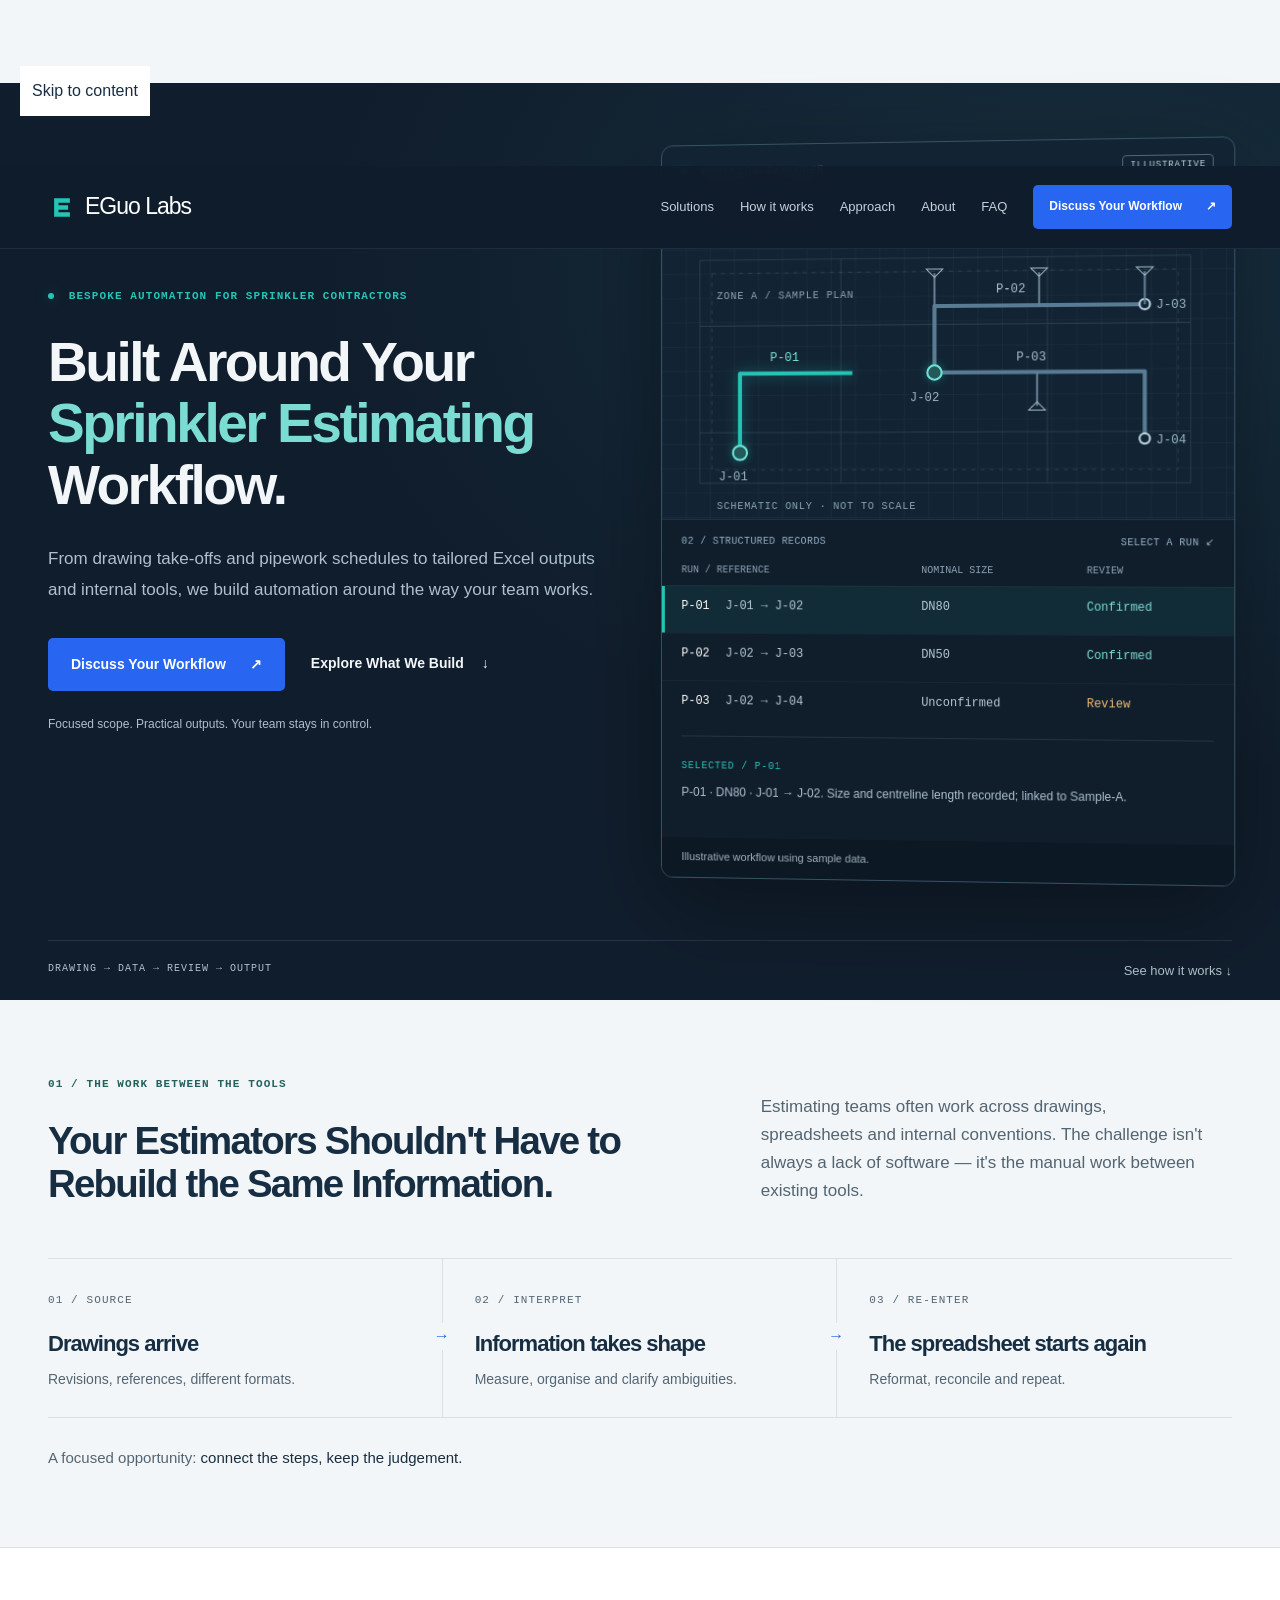
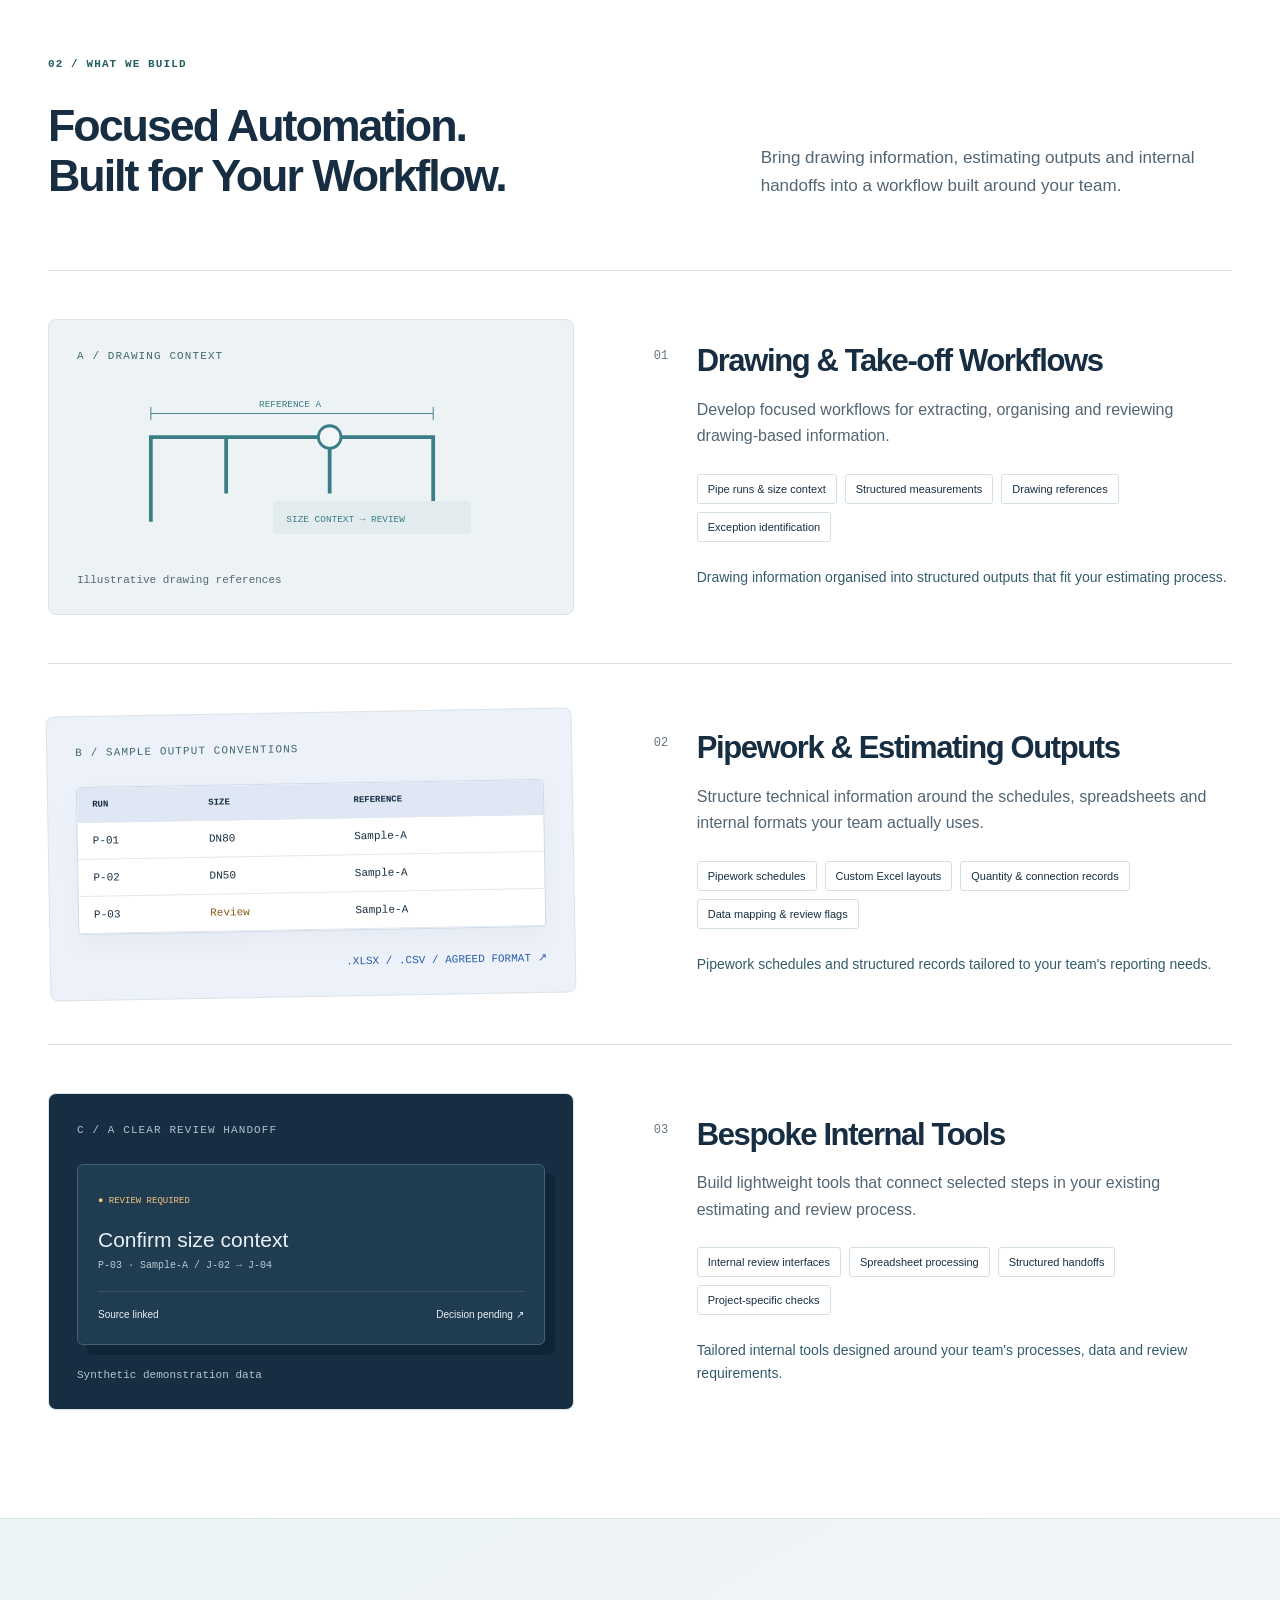
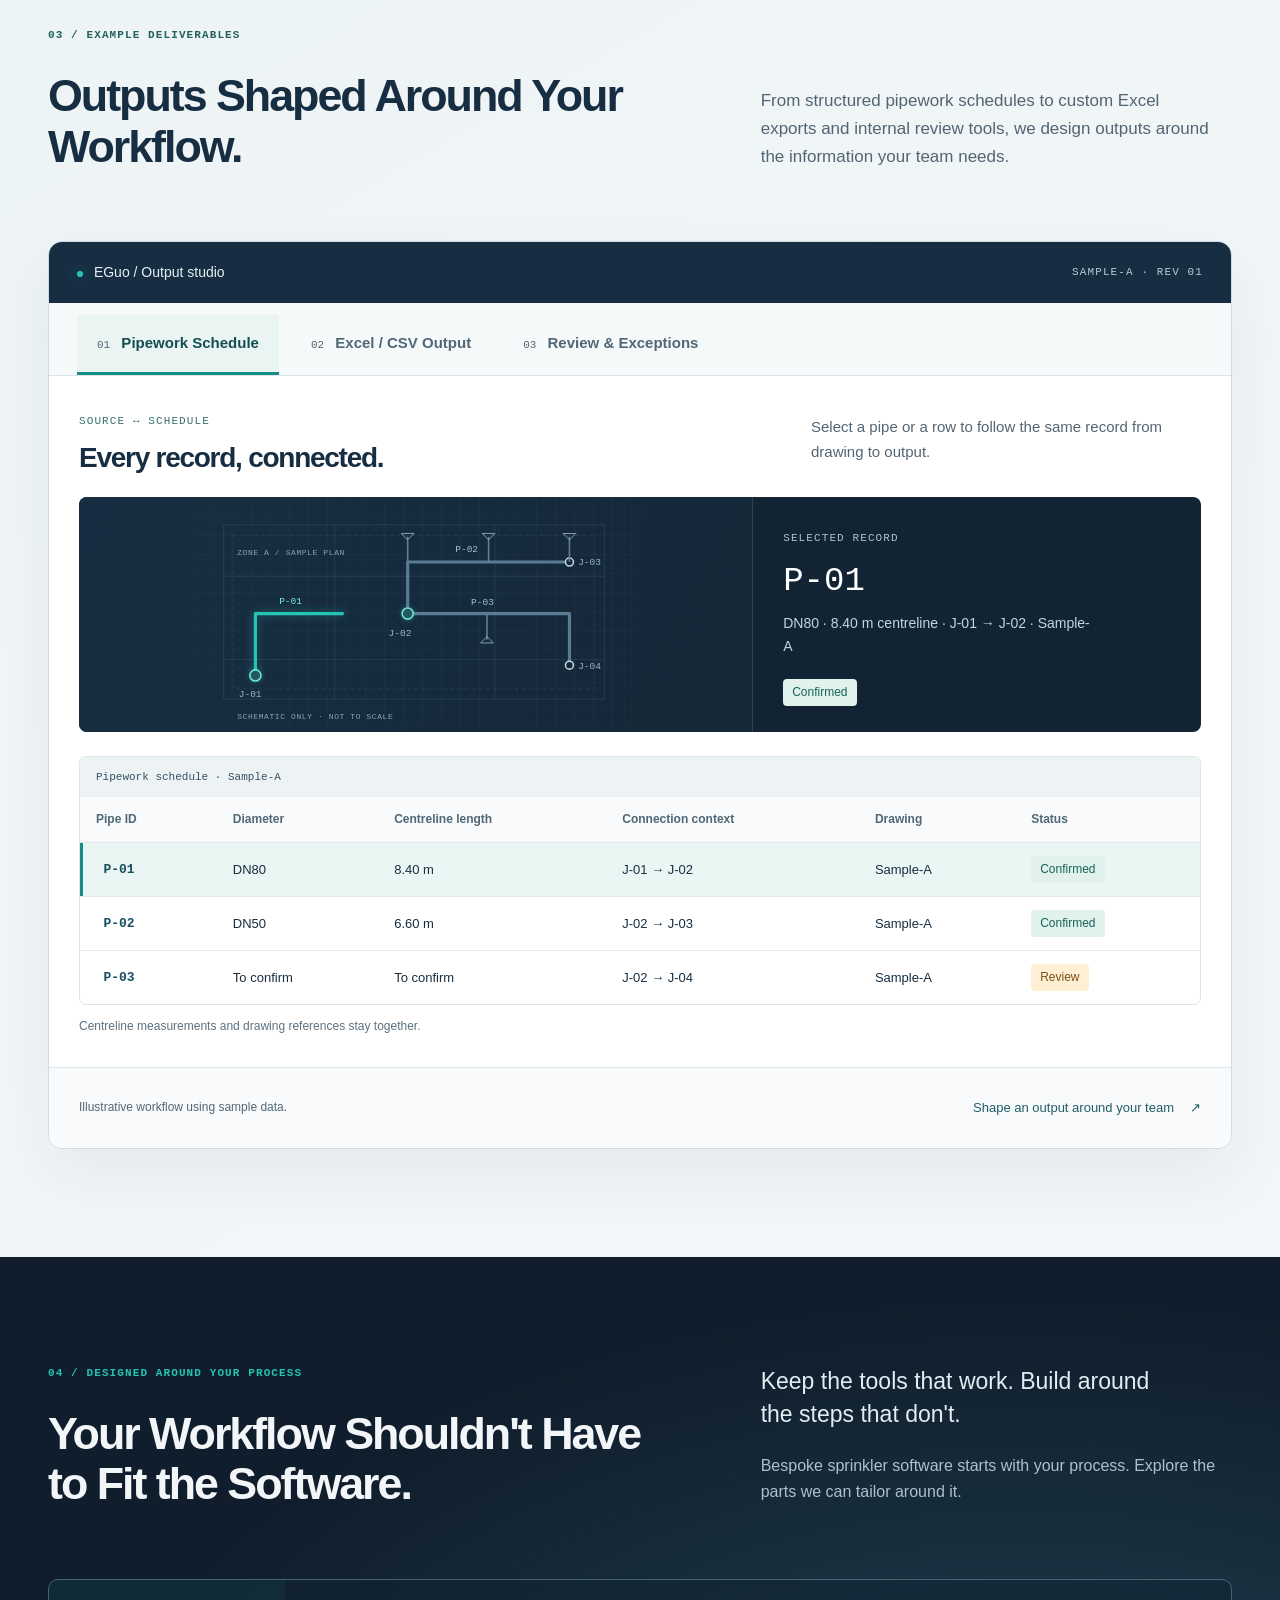
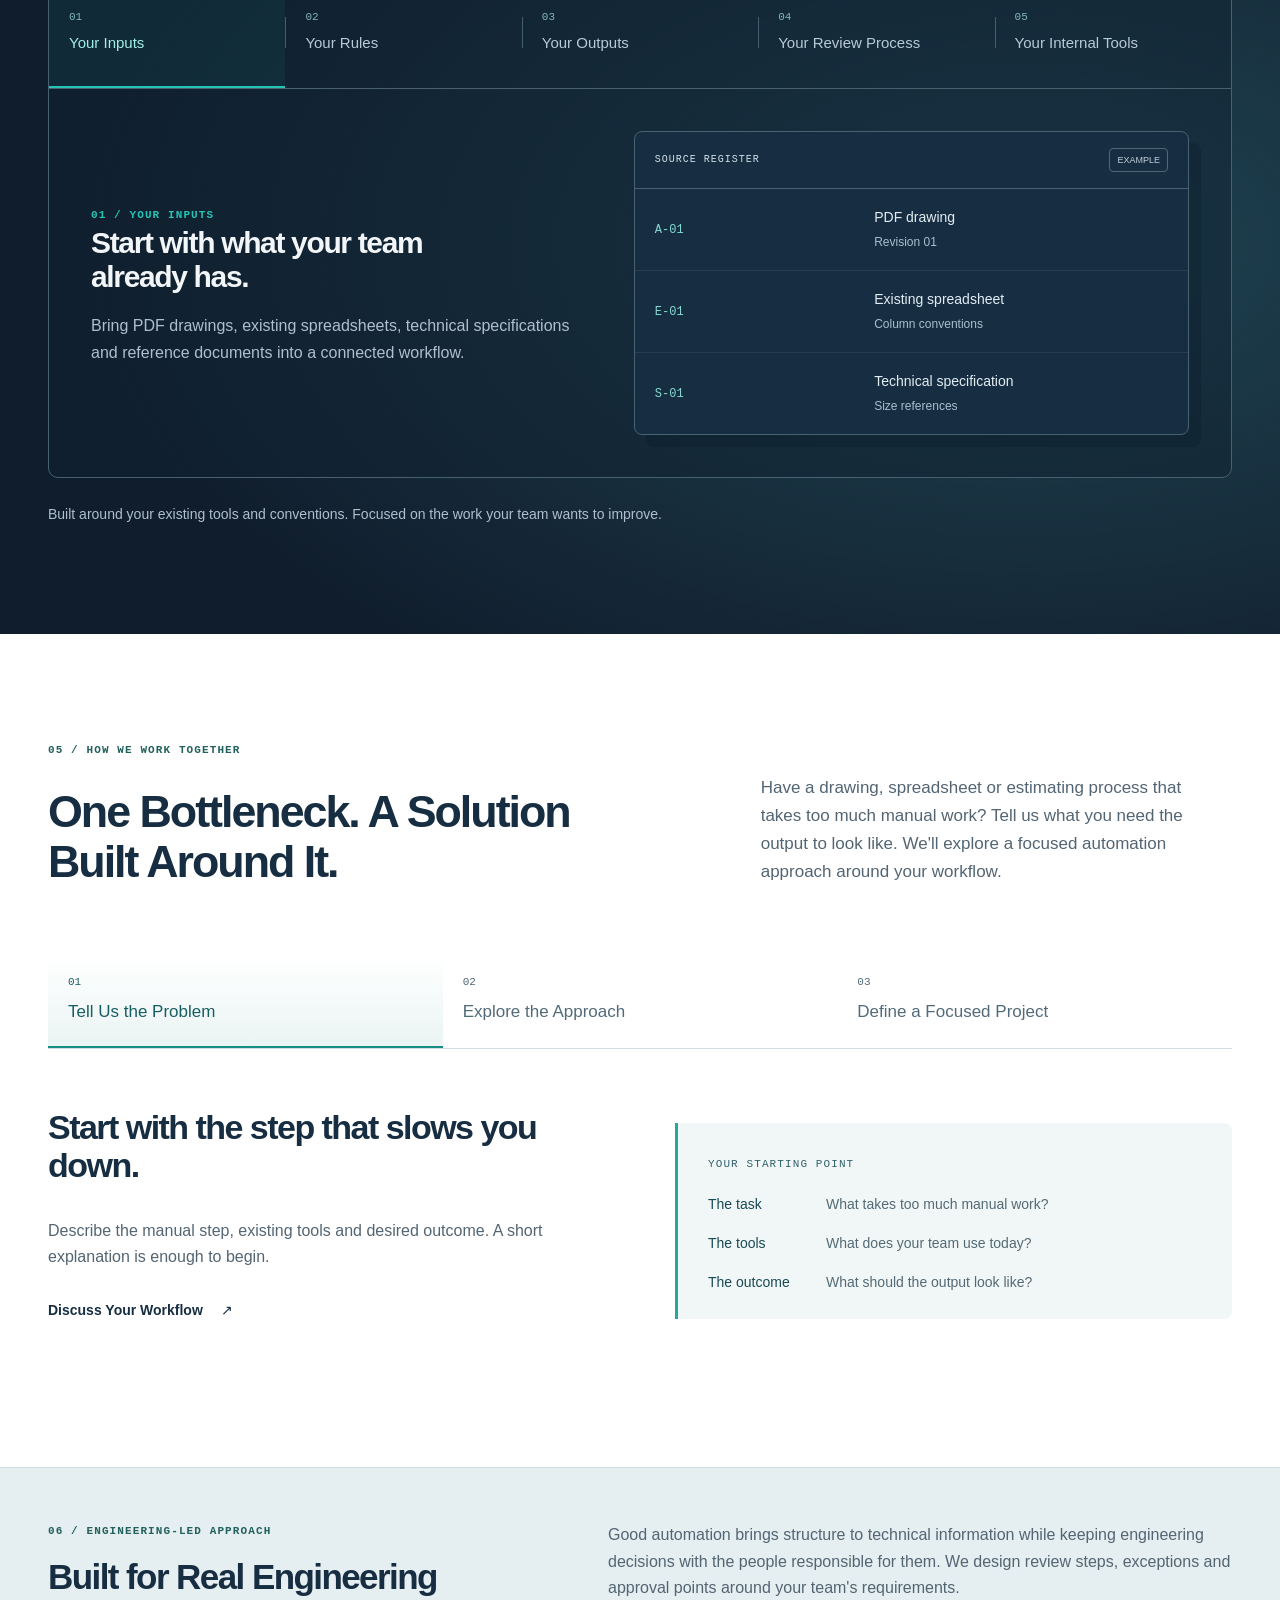
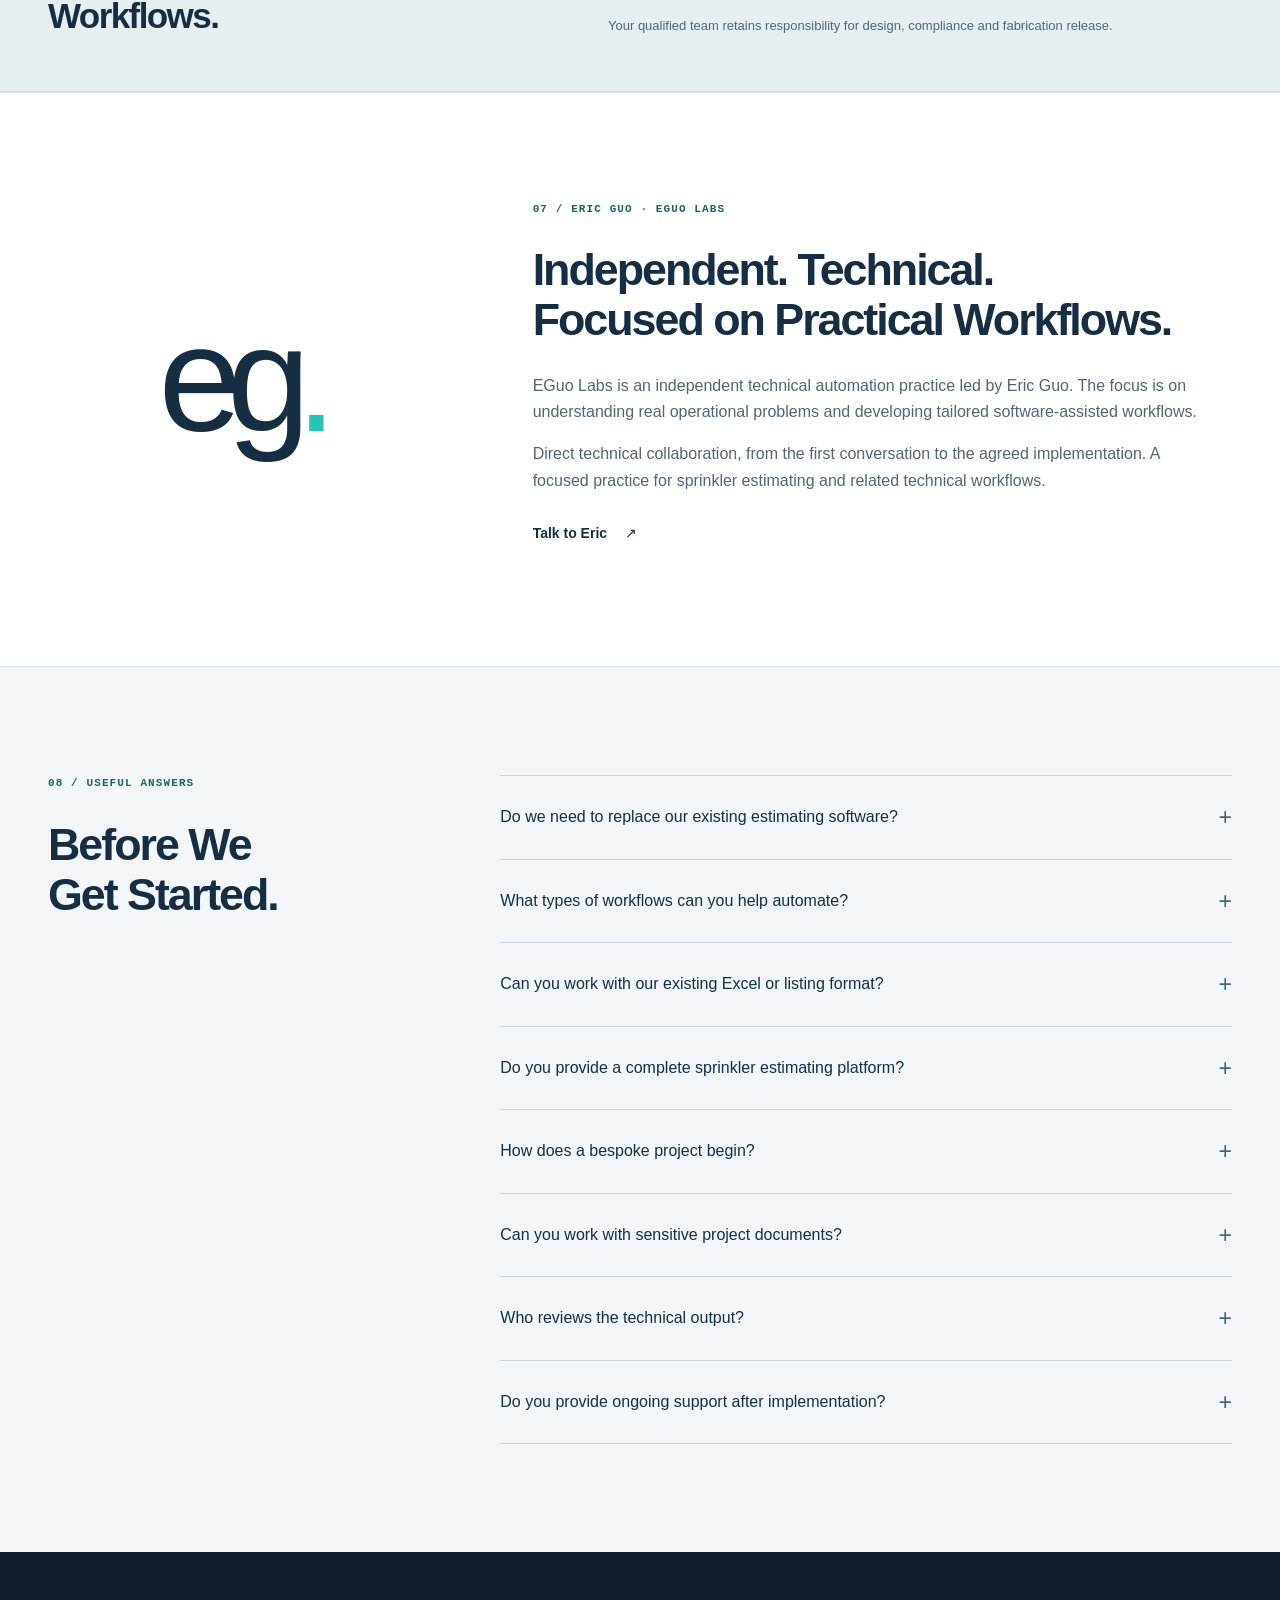
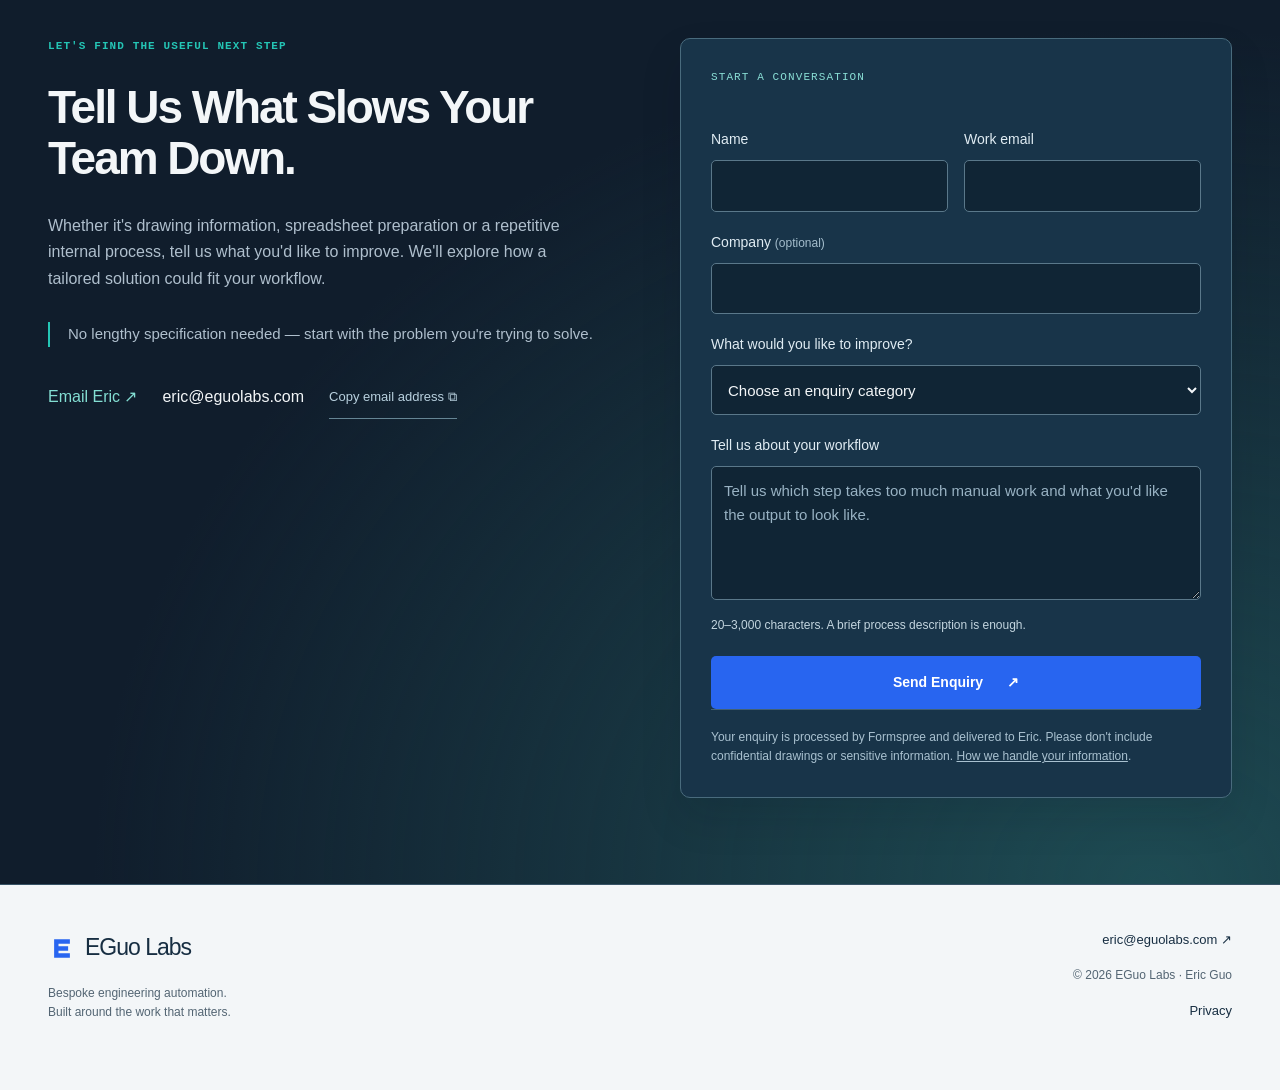
==== commit 089c5e2a: "release: EGuo Labs V2.1 final QA and enquiry form" ====
--- a/quote-ready/index.html
+++ b/quote-ready/index.html
@@ -1,43 +1,9 @@
 <!doctype html>
-<html lang="en-GB"><head>
-<meta charset="utf-8"><meta name="viewport" content="width=device-width, initial-scale=1">
-<title>Quote-Ready Sprint — EGuo Labs</title><meta name="description" content="A fixed 48-hour pilot that turns up to 10 redacted technical RFQs into structured requirements, visible quote blockers, clarification questions and review-ready quotation briefs.">
-<link rel="canonical" href="https://eguolabs.com/quote-ready/">
-<meta property="og:type" content="website"><meta property="og:locale" content="en_GB"><meta property="og:site_name" content="EGuo Labs">
-<meta property="og:title" content="Quote-Ready Sprint — EGuo Labs"><meta property="og:description" content="A fixed 48-hour pilot that turns up to 10 redacted technical RFQs into structured requirements, visible quote blockers, clarification questions and review-ready quotation briefs."><meta property="og:url" content="https://eguolabs.com/quote-ready/">
-<meta name="theme-color" content="#f7f8f5"><link rel="icon" href="../favicon.svg" type="image/svg+xml"><link rel="stylesheet" href="../styles.css"><script src="../script.js" defer></script>
-</head><body><a class="skip-link" href="#main">Skip to content</a>
-<header class="site-header"><div class="container header-inner"><a class="brand" href="../" aria-label="EGuo Labs home"><svg viewBox="0 0 32 32" aria-hidden="true"><path d="M7 6h18v5H12v3h11v5H12v3h13v5H7z"/></svg><span>EGuo<span class="brand-light"> Labs</span></span></a><button class="menu-toggle" aria-expanded="false" aria-controls="main-nav">Menu <span aria-hidden="true">＋</span></button><nav id="main-nav" aria-label="Main navigation"><a href="../index.html#how-it-works">How it works</a><a href="../index.html#proofs">Worked example</a><a href="../quote-ready/">Quote-Ready Sprint</a><a href="../index.html#quote-recovery">Other workflows</a><a href="../index.html#faq">FAQ</a><a class="button button-small button-outline" href="mailto:eric@eguolabs.com?subject=EGuo%20Labs%20enquiry">Email Eric <span aria-hidden="true">↗</span></a></nav></div></header>
-<main id="main">
-<section class="hero container ready-hero" aria-labelledby="hero-title">
-<div class="hero-copy"><p class="eyebrow"><span class="blue-line"></span> Quote-Ready Sprint</p>
-<h1 id="hero-title">Technical RFQs arrive incomplete. <span>We make them quote-ready before your estimator touches them.</span></h1>
-<p class="hero-description">Lightweight quotation workflows for technical manufacturers — without replacing your ERP, CRM or estimating system.</p>
-<div class="hero-actions"><a class="button button-primary" href="#proofs">See a worked RFQ <span aria-hidden="true">↗</span></a><a class="text-button" href="mailto:eric@eguolabs.com?subject=One%20RFQ%20test&amp;body=Hi%20Eric%2C%0A%0AI%20have%20an%20RFQ%20I%27d%20like%20to%20test.%0A%0ACompany%3A%0ARFQ%20type%3A%0A%0AThanks%2C">Start with one RFQ <span aria-hidden="true">↗</span></a></div>
-<p class="hero-trust">48-hour fixed sprint · Redacted data accepted · No integration · Human-reviewed</p>
-<p class="hero-commercial">Full sprint: 10 RFQs · £300 fixed</p></div>
-<aside class="workflow-preview ready-overview" aria-label="Quote-Ready first pass">
-<div class="preview-top"><span class="mono">BEFORE DETAILED ESTIMATING</span></div>
-<div class="ready-overview-body"><p class="micro">Incoming RFQ</p><h2>Make the missing inputs visible.</h2><ol><li><span class="mono">01</span><div>Confirm requirements</div></li><li><span class="mono">02</span><div>Surface quote blockers</div></li><li><span class="mono">03</span><div>Prepare clarification</div></li></ol><p class="overview-boundary">Human-reviewed first pass.<br>Your team creates and approves the quotation.</p></div></aside></section>
-<section class="section container" id="outcomes" aria-labelledby="pack-title"><div class="section-heading"><p class="eyebrow">From incoming RFQ to review-ready input</p><h2 id="pack-title">Turn the first pass into a Quote-Ready Pack.</h2></div>
-<div class="pack-grid"><article class="pack-card"><p class="micro">Before</p><h3>Incoming RFQ</h3><ul class="offer-list"><li>Customer email</li><li>Drawing / PDF</li><li>Specification</li><li>Quantity</li><li>Delivery requirement</li></ul></article><article class="pack-card pack-check"><p class="micro">EGuo Labs</p><h3>Quote-Ready Check</h3><ol><li>Extract</li><li>Check</li><li>Clarify</li></ol></article><article class="pack-card pack-output"><p class="micro">After</p><h3>Quote-Ready Pack</h3><ul class="offer-list"><li>Structured requirements</li><li>Missing inputs</li><li>Clarification questions</li><li>Internal quotation brief</li><li>Draft customer reply</li><li>Quote-readiness status</li></ul></article></div>
-<p class="boundary-note"><strong>Your estimator still makes the quotation decision.</strong><br>Quote-Ready removes first-pass structuring and clarification work before detailed review.</p></section>
-<section class="section workflow-section" id="proofs" aria-labelledby="proofs-title"><div class="container">
-<div class="section-heading split-heading"><div><p class="eyebrow">Worked RFQ Example</p><h2 id="proofs-title">See the output before changing your process.</h2></div><p>This illustrative review shows how an incomplete technical enquiry can be turned into confirmed requirements, visible quote blockers and a draft clarification.</p></div>
-<div class="worked-grid"><figure class="proof-card"><a href="../assets/proofs/quote-ready-v5-illustrative.pdf" class="proof-image-link" aria-label="Open worked RFQ example PDF"><img src="../assets/proofs/quote-ready-v5-preview.webp" width="990" height="1400" loading="lazy" alt="Illustrative Quote-Ready review example"></a><figcaption><h3>Worked RFQ Example — Quote-Ready Review</h3><p class="proof-disclosure">Illustrative example — no customer data used.</p><a class="text-button" href="../assets/proofs/quote-ready-v5-illustrative.pdf">Open worked RFQ example <span class="mono">PDF</span><span aria-hidden="true">↗</span></a></figcaption></figure>
-<div class="worked-notes"><div><p class="micro">Confirmed</p><h3>What the RFQ tells us</h3><ul class="offer-list"><li>Application</li><li>Nominal voltage</li><li>Capacity / energy</li><li>Expected volume</li></ul></div><div><p class="micro">Quote blockers</p><h3>What still needs clarification</h3><ul class="offer-list"><li>Current requirements</li><li>Dimensions / form factor</li><li>Charging / BMS requirements</li><li>Operating environment</li></ul></div><div class="readiness-status"><p class="micro">Status</p><strong>NOT QUOTE-READY</strong></div><p class="worked-purpose">The point is not to generate the quotation.<br>The point is to surface what must be resolved before engineering and pricing work proceeds.</p></div></div></div></section>
-<section class="section container" id="quote-ready" aria-labelledby="ready-title"><div class="section-heading split-heading"><div><p class="eyebrow">Fixed-scope pilot</p><h2 id="ready-title">Quote-Ready Sprint</h2></div><p>Test the workflow on your own RFQs before considering any integration or larger implementation.</p></div>
-<div class="sprint-detail-grid"><div class="input-card"><h3>What you send</h3><p><strong>Up to 10 redacted RFQs / technical enquiries</strong></p><p>Optional supporting material:</p><ul class="offer-list"><li>Drawings</li><li>BOMs</li><li>Specifications</li></ul><p>Customer and company identifiers may be removed.</p><p>No CRM / ERP integration. No mailbox access.</p></div><div class="deliverable-card"><h3>What you receive</h3><p>For each RFQ:</p><ul class="deliverable-list"><li>Confirmed requirements</li><li>Missing / ambiguous information</li><li>Quote blockers</li><li>Clarification questions</li><li>Internal quotation brief</li><li>Draft customer response</li><li>Quote-readiness status</li><li>Recommended next action</li></ul><div class="batch-summary"><h4>Across the batch</h4><p>A short summary of recurring intake gaps.</p></div></div></div>
-<ul class="terms-strip"><li><strong>£300 fixed</strong></li><li>10 RFQs</li><li>48 hours</li><li>No integration</li></ul><p class="turnaround-note">48 hours begins after the complete agreed pilot input is received.</p></section>
-<section class="section container one-rfq-section" id="one-rfq" aria-labelledby="one-rfq-title"><div class="pilot-card"><div><p class="eyebrow">Start small</p><h2 id="one-rfq-title">Start with one RFQ first.</h2><p>Send one redacted RFQ and I’ll return the Quote-Ready output.</p><p>If it isn’t useful, stop there — no need to continue with the £300 sprint.</p><a class="button button-primary" href="mailto:eric@eguolabs.com?subject=One%20RFQ%20test&amp;body=Hi%20Eric%2C%0A%0AI%20have%20an%20RFQ%20I%27d%20like%20to%20test.%0A%0ACompany%3A%0ARFQ%20type%3A%0A%0AThanks%2C">Test one RFQ <span aria-hidden="true">↗</span></a><p class="turnaround-note">Customer/company identifiers may be removed before sending.</p></div><div class="pilot-process"><p class="micro">One-RFQ proof</p><ul class="proof-terms"><li>No charge</li><li>No obligation</li><li>No integration</li></ul></div></div></section>
-<section class="section workflow-section" id="how-it-works" aria-labelledby="workflow-title"><div class="container"><div class="section-heading"><p class="eyebrow">How it works</p><h2 id="workflow-title">Start with a sample.<br>Judge the output.</h2></div><ol class="steps pilot-steps"><li><div class="step-track"><span class="step-number mono">01</span><span class="step-line" aria-hidden="true"></span></div><h3>Send one redacted RFQ</h3><p>You can remove customer/company identifiers. No CRM or mailbox access required.</p></li><li><div class="step-track"><span class="step-number mono">02</span><span class="step-line" aria-hidden="true"></span></div><h3>See the reviewed output</h3><p>EGuo Labs returns the structured requirements, blockers, clarification points and draft response. If the first output is not useful, stop there — no charge and no obligation.</p></li><li><div class="step-track"><span class="step-number mono">03</span><span class="step-line" aria-hidden="true"></span></div><h3>Run the fixed sprint</h3><p>If useful, the full Quote-Ready Sprint covers up to 10 RFQs for £300 fixed.</p></li><li><div class="step-track"><span class="step-number mono">04</span><span class="step-line" aria-hidden="true"></span></div><h3>Only then discuss implementation</h3><p>Larger automation or integration is only discussed if the pilot proves a repeatable workflow is worth improving.</p></li></ol></div></section>
-<section class="human-section section" id="human-review" aria-labelledby="human-title"><div class="container human-grid"><div class="human-heading reveal"><p class="eyebrow">The boundary is deliberate</p><h2 id="human-title">Human-reviewed,<br><span>not an automatic quotation engine.</span></h2><p>The output is a structured commercial first pass.</p><div class="review-gate"><span class="mono">STRUCTURED FIRST PASS</span><span class="gate-line" aria-hidden="true"></span><span class="gate-tag">Your team decides</span></div></div><div class="human-points reveal"><article><span class="mono">01</span><div><h3>Your technical judgement</h3><p>Technical feasibility, engineering decisions, product selection and compliance remain with your team.</p></div></article><article><span class="mono">02</span><div><h3>Your commercial approval</h3><p>Pricing, lead time and final quotation approval remain with your team. EGuo Labs does not replace sales engineers or estimators.</p></div></article><article><span class="mono">03</span><div><h3>Supplied evidence only</h3><p>Missing information stays visible. EGuo Labs does not silently invent missing information. The first pass is based only on the information your team supplies.</p></div></article></div></div></section>
-<section class="use-case-section section" id="data-handling" aria-labelledby="data-title"><div class="container data-grid"><div class="section-heading"><p class="eyebrow">Only what the review needs</p><h2 id="data-title">Designed for a<br>low-friction test.</h2><p>You can redact customer names and unnecessary identifiers before sharing pilot material.</p><p>Only provide the commercial / technical information needed for the agreed review.</p></div><div class="data-panel"><h3>The pilot does not require</h3><ul class="data-list"><li>CRM credentials</li><li>ERP credentials</li><li>Mailbox access</li><li>Customer login</li><li>Bank/payment data</li><li>Unrelated personal information</li></ul><p class="handling-note">If your organisation requires a specific confidentiality, DPA, retention or deletion process, confirm that requirement before sending material.</p></div></div></section>
-<section class="about-section container v5-about" id="about" aria-labelledby="about-title"><div class="about-label"><span class="signature-mark" aria-hidden="true">eg.</span><div><h2 id="about-title">Eric Guo / EGuo Labs</h2><p>Independent focus. Practical workflows.</p></div></div><div class="about-copy"><p>EGuo Labs is an independent quotation-workflow practice focused on practical automation for technical B2B teams.</p><p>I build small, testable workflows around real RFQ and quotation processes before proposing larger implementation work.</p></div><address><strong>Eric Guo</strong><span>EGuo Labs</span><a href="mailto:eric@eguolabs.com">eric@eguolabs.com <span aria-hidden="true">↗</span></a></address></section>
-<section class="section container faq-section" id="faq" aria-labelledby="faq-title"><div class="section-heading"><p class="eyebrow">A few useful answers</p><h2 id="faq-title">Before we talk.</h2></div><div class="faq-list"><details class="faq-item"><summary>Does this replace an engineer or estimator?<span class="faq-plus" aria-hidden="true"></span></summary><p>No. EGuo Labs prepares a structured first pass. Technical feasibility, engineering decisions, pricing, lead time, compliance and final quotation approval stay with your team.</p></details><details class="faq-item"><summary>Does EGuo Labs generate the final quotation?<span class="faq-plus" aria-hidden="true"></span></summary><p>No. Quote-Ready prepares the requirements, missing inputs, clarification questions and internal brief before detailed quotation work. Your team creates and approves the quotation.</p></details><details class="faq-item"><summary>Do you need access to our CRM, ERP or mailbox?<span class="faq-plus" aria-hidden="true"></span></summary><p>No. The fixed pilot works from redacted RFQs or quotation data supplied by your team.</p></details><details class="faq-item"><summary>Can customer information be removed?<span class="faq-plus" aria-hidden="true"></span></summary><p>Yes. Customer/company names and unnecessary identifiers can be removed before material is shared.</p></details><details class="faq-item"><summary>What do you need for the Quote-Ready Sprint?<span class="faq-plus" aria-hidden="true"></span></summary><p>Up to 10 recent RFQs or technical enquiries, with any relevant drawing, BOM or specification needed for the agreed review.</p></details><details class="faq-item"><summary>What happens after the sprint?<span class="faq-plus" aria-hidden="true"></span></summary><p>You receive the reviewed outputs and a short summary of recurring intake gaps. If the workflow proves useful, a larger implementation can be discussed. There is no obligation to continue.</p></details><details class="faq-item"><summary>Can we test one RFQ first?<span class="faq-plus" aria-hidden="true"></span></summary><p>Yes. Send one redacted RFQ first. I’ll return the Quote-Ready output at no charge. If it is not useful, you do not need to continue with the £300 sprint.</p></details></div></section>
-<section class="section workflow-section" id="quote-recovery" aria-labelledby="recovery-title"><div class="container"><div class="section-heading split-heading"><div><p class="eyebrow">Also available</p><h2 id="recovery-title">Already quoted?<br>Review what needs a next action.</h2></div><p>For teams with a meaningful set of recent or open quotations, Quote Recovery turns a small anonymised export into a reviewed next-action queue.</p></div><div class="recovery-grid"><div class="recovery-copy"><h3>Quote Recovery Sprint</h3><ul class="terms-strip"><li>20–50 anonymised quotation rows</li><li>48 hours</li><li><strong>£300 fixed</strong></li><li>No CRM access</li></ul><p class="turnaround-note">48 hours begins after the complete agreed pilot input is received.</p><ul class="offer-list"><li>Prioritised recovery queue</li><li>Age / inactivity review</li><li>Visible-next-action flags</li><li>Reason each item needs attention</li><li>Recommended next action</li><li>Ready-to-send follow-up</li><li>REVIEW / do-not-chase classification</li></ul><p class="boundary-note">Waiting states and incomplete evidence remain subject to human commercial review. Not every old quotation needs to be chased.</p></div><figure class="proof-card recovery-proof"><a class="proof-image-link" href="../assets/proofs/quote-recovery-v5-illustrative.pdf" aria-label="Open illustrative Quote Recovery PDF"><img src="../assets/proofs/quote-recovery-v5-preview.webp" width="990" height="1400" loading="lazy" alt="Illustrative Quote Recovery review example"></a><figcaption><h3>Quote Recovery review</h3><p class="proof-disclosure">Illustrative example — no customer data used.</p><a class="text-button" href="../assets/proofs/quote-recovery-v5-illustrative.pdf">See Quote Recovery example <span class="mono">PDF</span><span aria-hidden="true">↗</span></a></figcaption></figure></div></div></section>
-<section class="section container pilot-section" id="pilot" aria-labelledby="pilot-title"><div class="pilot-card"><div><p class="eyebrow">A practical starting point</p><h2 id="pilot-title">Have one incomplete RFQ worth testing?</h2><p>Remove the customer/company identifiers if needed and send one RFQ.</p><p>I’ll return the structured Quote-Ready output first.</p><p>If the output is not useful, stop there.<br>No charge and no obligation for the one-RFQ proof.</p><div class="pilot-actions"><a class="button button-primary" href="mailto:eric@eguolabs.com?subject=One%20RFQ%20test&amp;body=Hi%20Eric%2C%0A%0AI%20have%20an%20RFQ%20I%27d%20like%20to%20test.%0A%0ACompany%3A%0ARFQ%20type%3A%0A%0AThanks%2C">Test one RFQ <span aria-hidden="true">↗</span></a><a class="text-button" href="#proofs">View worked example <span aria-hidden="true">↗</span></a></div></div><div class="pilot-process"><p class="micro">Quote-Ready Sprint</p><ul class="proof-terms"><li>10 RFQs</li><li>£300 fixed</li><li>48 hours</li><li>No integration</li></ul><p class="turnaround-note">48 hours begins after the complete agreed pilot input is received.</p></div></div></section>
-</main>
-<footer class="site-footer"><div class="container"><div class="footer-main"><div><a class="brand" href="../"><svg viewBox="0 0 32 32" aria-hidden="true"><path d="M7 6h18v5H12v3h11v5H12v3h13v5H7z"/></svg><span>EGuo<span class="brand-light"> Labs</span></span></a><p>Quotation workflows for technical B2B teams.</p></div><div class="footer-contact"><span>Eric Guo</span><a href="mailto:eric@eguolabs.com">eric@eguolabs.com <span aria-hidden="true">↗</span></a></div></div><div class="footer-bottom"><span>© 2026 EGuo Labs. All rights reserved.</span><div><a href="../privacy.html">Privacy</a><a href="mailto:eric@eguolabs.com">Email</a></div></div></div></footer>
 
-</body></html>
+<html lang="en-GB">
+<head><meta charset="utf-8"><meta name="viewport" content="width=device-width, initial-scale=1"><title>EGuo Labs — Our focus has moved</title><meta name="robots" content="noindex,follow"><link rel="canonical" href="https://eguolabs.com/"><meta http-equiv="refresh" content="0;url=../#solutions"><link rel="stylesheet" href="../styles.css"></head>
+
+<body>
+<main class="wrap privacy-main"><h1>Our focus has moved.</h1>
+<p>EGuo Labs now develops bespoke automation for sprinkler estimating and related technical workflows.</p>
+<a class="button" href="../#solutions">Explore our current solutions ↗</a></main></body></html>
--- a/styles.css
+++ b/styles.css
@@ -1,30 +1,557 @@
-:root{--paper:#f7f8f5;--white:#fff;--ink:#1d2a31;--muted:#5d6971;--line:#dce1de;--blue:#195fda;--pale-blue:#edf3ff;--mono:ui-monospace,SFMono-Regular,Consolas,monospace;--radius:12px}*{box-sizing:border-box}html{scroll-behavior:smooth;scroll-padding-top:104px}body{margin:0;background:var(--paper);color:var(--ink);font-family:-apple-system,BlinkMacSystemFont,"Segoe UI",Helvetica,Arial,sans-serif;font-size:16px;line-height:1.6;-webkit-font-smoothing:antialiased}button,a{-webkit-tap-highlight-color:transparent}button{font:inherit}a{color:inherit;text-decoration:none}button{cursor:pointer}img,video{display:block;max-width:100%}button,a,summary{touch-action:manipulation}a:focus-visible,button:focus-visible,summary:focus-visible,video:focus-visible,[tabindex]:focus-visible{outline:3px solid var(--blue);outline-offset:5px}button:disabled{cursor:default}[hidden]{display:none!important}.container{width:min(1240px,calc(100% - 96px));margin-inline:auto}.mono,.micro,.eyebrow{font-family:var(--mono);font-size:12px;letter-spacing:.065em}.micro,.eyebrow{text-transform:uppercase}.muted{color:var(--muted)}.site-header{position:sticky;top:0;z-index:20;border-bottom:1px solid transparent;background:rgba(247,248,245,.96);transition:border-color .2s,box-shadow .2s}.site-header.scrolled{border-color:var(--line);box-shadow:0 4px 20px #1d2a3105}.header-inner{min-height:88px;display:flex;align-items:center;justify-content:space-between;gap:24px}.brand{display:inline-flex;align-items:center;gap:11px;white-space:nowrap;font-size:23px;font-weight:720;letter-spacing:-.8px}.brand svg{width:30px;height:30px;fill:var(--blue)}.brand-light{font-weight:420}.site-header nav{display:flex;align-items:center;gap:30px;font-size:14px;font-weight:520}.site-header nav>a:not(.button):hover{color:var(--blue)}.button{display:inline-flex;justify-content:center;align-items:center;gap:26px;min-height:50px;padding:12px 22px;border-radius:7px;font-size:14px;font-weight:600;border:1px solid transparent;transition:background .2s,transform .2s,box-shadow .2s}.button:hover{transform:translateY(-2px)}.button-primary{background:var(--blue);color:white;box-shadow:0 4px 8px #195fda12}.button-primary:hover{background:#144fb7;box-shadow:0 6px 16px #195fda25}.button-outline{border-color:#c9d0cd;background:transparent}.button-outline:hover{background:white}.button-small{min-height:42px;padding:8px 16px}.menu-toggle{display:none}.hero{display:grid;grid-template-columns:1.02fr 1fr;gap:62px;align-items:center;padding-top:66px;padding-bottom:78px}.eyebrow{display:flex;align-items:center;gap:9px;color:var(--blue);font-weight:600;margin:0 0 26px}.blue-line{width:21px;height:2px;background:var(--blue);flex-shrink:0}h1{font-size:clamp(42px,4.2vw,60px);letter-spacing:-2.6px;line-height:1.085;font-weight:580;margin:0 0 26px}h1 span{color:var(--blue)}.hero-description{color:var(--muted);font-size:17px;line-height:1.8;max-width:500px;margin:0 0 30px}.hero-actions{display:flex;align-items:center;gap:24px;flex-wrap:wrap}.text-button{display:inline-flex;gap:8px;align-items:center;font-size:14px;font-weight:560;min-height:46px}.text-button:hover{color:var(--blue)}.play-small{font-size:22px}.hero-trust{font-size:12px;line-height:1.9;color:var(--muted);margin:25px 0 0}.hero-trust span{margin:0 6px}.workflow-preview{position:relative;border:1px solid #cdd6d3;border-radius:var(--radius);background:#edf0ec;box-shadow:0 18px 44px #263b4910,0 3px 6px #263b4905;transform:rotate(.4deg)}.preview-top,.preview-bottom{display:flex;align-items:center;justify-content:space-between;gap:10px;padding:13px 18px}.preview-top{border-bottom:1px solid var(--line)}.preview-top .mono{font-size:11px;font-weight:650}.example-label{font-size:11px;color:var(--muted)}.preview-body{padding:16px;display:grid;gap:10px}.incoming,.requirements,.clarification,.output{background:var(--white);border:1px solid var(--line);border-radius:8px;padding:13px 15px}.card-label{display:flex;align-items:center;gap:8px;font-size:12px;font-weight:650}.card-label>.mono,.card-label>.chip{margin-left:auto}.step-icon{font:16px var(--mono);width:19px;color:var(--muted)}.step-icon.blue{color:var(--blue)}.step-icon.amber{color:#906024}.incoming blockquote{font-size:12px;line-height:1.75;color:#57636a;margin:9px 0 0}.incoming strong{font-weight:600;color:var(--ink)}.connector{display:flex;align-items:center;gap:10px;justify-content:center;height:16px;color:#647670}.connector .mono{font-size:9px}.chip{font-family:var(--mono);font-size:9px;text-transform:uppercase;letter-spacing:.05em;padding:3px 6px;border-radius:3px;line-height:1.4;background:#e5edf9;color:#2453a3}.chip.known{background:#edf4ef;color:#376a50}.chip.missing{background:#f6efe3;color:#805924}.requirement-grid{display:grid;grid-template-columns:1fr 1fr;gap:9px 15px;margin:10px 0 0}.requirement-grid>div{border-top:1px solid #edf0ed;padding-top:6px}.requirement-grid .full{grid-column:1/-1}dt{font-size:10px;color:var(--muted)}dd{margin:2px 0 0;font-size:12px;font-weight:520}.data{font-family:var(--mono)}dd small{display:block;font-size:10px;color:var(--muted);font-weight:400}.review-label{font:8px var(--mono);color:#845b2b;margin-left:4px}.missing-tags{list-style:none;margin:11px 0 0;padding:0;display:flex;flex-wrap:wrap;gap:6px}.missing-tags li{font-size:10px;color:#755935;background:#faf6ef;border:1px solid #ece3d6;border-radius:4px;padding:3px 7px}.output{border-color:#c6d7f1;background:#f8faff;padding-bottom:0;overflow:hidden}.output ul{list-style:none;padding:0;margin:9px 0 12px;display:grid;grid-template-columns:1fr 1fr;gap:5px;font-size:10px;color:#4c6075}.output li:before{content:'↳';color:var(--blue);margin-right:5px}.output-bottom{display:flex;align-items:center;gap:7px;border-top:1px solid #dce6f5;padding:8px 0;font-size:10px;color:#2c58a0}.output-bottom>span:last-child{margin-left:auto}.status-dot{width:5px;height:5px;border-radius:50%;background:var(--blue)}.preview-bottom{padding-top:0;font-size:8px;letter-spacing:.04em;color:#65746c}.sequence{animation:sequence-in .8s both}.sequence:nth-child(3){animation-delay:.2s}.sequence:nth-child(4){animation-delay:.4s}.sequence:nth-child(5){animation-delay:.6s}@keyframes sequence-in{from{opacity:0;transform:translateY(10px)}to{opacity:1;transform:translateY(0)}}.principles{border-block:1px solid var(--line)}.principles-grid{display:grid;grid-template-columns:repeat(4,1fr);padding-block:29px;gap:30px}.principles-grid>div{border-right:1px solid var(--line);padding-right:20px}.principles-grid>div:last-child{border:0}.principles p{margin:0;color:var(--muted);font-size:13px;line-height:1.7}.principles .micro{color:var(--ink);font-size:10px;font-weight:650;margin-bottom:6px}.skip-link{position:fixed;top:-80px;left:20px;background:var(--ink);color:white;padding:12px 18px;z-index:100}.skip-link:focus{top:10px}
-@media(min-width:1500px){.hero{padding-block:84px 96px}}@media(max-width:1100px){.container{width:calc(100% - 64px)}.hero{gap:32px}h1{font-size:48px}.site-header nav{gap:20px}.hero-actions{gap:10px}.hero .eyebrow{font-size:10px}}@media(max-width:800px){.container{width:calc(100% - 48px)}.hero{grid-template-columns:1fr;gap:42px;padding-block:48px 56px}.hero-copy{max-width:640px}h1{font-size:58px}.hero-description{max-width:590px}.workflow-preview{width:min(100%,580px);justify-self:center;transform:none}.site-header nav{gap:16px;font-size:12px}.brand{font-size:21px}.brand svg{width:26px}.header-inner{gap:16px;min-height:76px}.button-small{font-size:12px;padding-inline:12px;gap:10px}.principles-grid{grid-template-columns:1fr 1fr;gap:24px}.principles-grid>div:nth-child(2){border:0}}@media(max-width:600px){.container{width:calc(100% - 40px)}.header-inner{min-height:72px}.menu-toggle{display:flex;align-items:center;gap:10px;border:1px solid var(--line);background:transparent;border-radius:6px;min-height:42px;padding:8px 13px;font-size:13px}.site-header nav{display:none;position:absolute;top:71px;left:0;right:0;background:var(--paper);padding:20px;border-bottom:1px solid var(--line);box-shadow:0 15px 20px #1d2a310c}.site-header nav.is-open{display:flex;flex-direction:column;align-items:stretch}.site-header nav>a{font-size:15px;padding:10px}.hero{padding-top:35px;gap:35px}.hero .eyebrow{font-size:9px;letter-spacing:.01em;gap:7px;margin-bottom:23px}.hero .blue-line{width:15px}h1{font-size:43px;line-height:1.1;letter-spacing:-1.8px}.hero-description{font-size:16px;line-height:1.75}.hero-actions{gap:9px}.button{padding-inline:18px;gap:16px}.hero-trust{font-size:11px;margin-top:20px}.preview-body{padding:11px;gap:9px}.preview-top{padding:12px}.preview-top .mono{font-size:10px}.example-label{font-size:10px}.incoming,.requirements,.clarification,.output{padding-inline:11px}.incoming blockquote{font-size:12px}.card-label{font-size:12px}.output ul{font-size:10px;gap:8px 5px}.preview-bottom{padding:0 12px 12px;font-size:7px}.principles-grid{gap:22px 14px;padding-block:25px}.principles-grid>div{padding-right:10px}.principles p{font-size:12px}.principles .micro{font-size:9px}}
+:root{--navy:#101d2c;--deep:#172e42;--blue:#2865f0;--teal:#24c5b5;--paper:#f3f6f8;--ink:#172e42;--muted:#536573;--line:#d8e1e7;--mono:ui-monospace,SFMono-Regular,Consolas,monospace}
+*{box-sizing:border-box}
+html{scroll-behavior:smooth;scroll-padding-top:100px}
+body{margin:0;background:var(--paper);color:var(--ink);font:16px/1.65 -apple-system,BlinkMacSystemFont,'Segoe UI',Arial,sans-serif}
+a{color:inherit;text-decoration:none}
+button{font:inherit;cursor:pointer}
+button,a{-webkit-tap-highlight-color:transparent}
+button:focus-visible,a:focus-visible,summary:focus-visible,[tabindex]:focus-visible{outline:3px solid var(--teal);outline-offset:5px}
+[hidden]{display:none!important}
+svg{max-width:100%}
+h1,h2,h3,h4,p{margin-top:0}
+h1,h2,h3{line-height:1.12;letter-spacing:-.045em;font-weight:550}
+h1{font-size:clamp(42px,4.3vw,66px);margin-bottom:28px}
+h2{font-size:clamp(34px,3.5vw,49px);margin-bottom:28px}
+h3{font-size:27px}
+p{color:var(--muted)}
+.wrap{width:min(1280px,calc(100% - 96px));margin:auto}
+.section{padding-block:108px}
+.dark{background:var(--navy);color:var(--paper)}
+.dark p{color:#afbfcd}
+.dark .eyebrow{color:var(--teal)}
+.eyebrow,.mono{font:11px/1.6 var(--mono);letter-spacing:.1em;text-transform:uppercase}
+.eyebrow{color:#22615d;margin-bottom:26px;font-weight:600}
+.live-dot{display:inline-block;width:6px;height:6px;border-radius:50%;background:var(--teal);margin-right:7px;box-shadow:0 0 14px #24c5b560}
+.button{display:inline-flex;align-items:center;justify-content:center;gap:24px;padding:14px 22px;min-height:50px;border-radius:5px;background:var(--blue);color:white;font-size:14px;font-weight:600;border:1px solid transparent;transition:background .2s,transform .2s}
+.button:hover{background:#174fce;transform:translateY(-2px)}
+.compact{font-size:12px;padding:11px 15px;min-height:43px}
+.text-link{display:inline-flex;gap:18px;align-items:center;min-height:48px;font-size:14px;font-weight:550;border-bottom:1px solid transparent}
+.text-link:hover{border-color:var(--teal)}
+.actions{display:flex;align-items:center;gap:26px;flex-wrap:wrap}
+.site-header{position:sticky;top:0;z-index:30;background:#101d2cf5;color:white;border-bottom:1px solid #ffffff12;backdrop-filter:blur(12px)}
+.header-inner{display:flex;justify-content:space-between;align-items:center;gap:26px;min-height:82px}
+.brand{display:inline-flex;align-items:center;gap:9px;font-size:23px;letter-spacing:-1px;white-space:nowrap}
+.brand b{font-weight:400}
+.brand svg{width:28px;height:28px;fill:var(--teal)}
+nav{display:flex;align-items:center;gap:26px;font-size:13px}
+nav>a:not(.button){padding-block:12px;color:#c4d0da}
+nav>a:hover{color:var(--teal)}
+.menu-toggle{display:none}
+.skip-link{position:fixed;top:-100px;left:20px;padding:12px;background:white;color:var(--ink);z-index:100}
+.skip-link:focus{top:12px}
+.hero{position:relative;background:radial-gradient(ellipse at 85% 20%,#1b3f4e80,transparent 50%),var(--navy)}
+.hero-grid{display:grid;grid-template-columns:1fr 1.03fr;gap:64px;align-items:center;padding-top:70px;padding-bottom:72px}
+.hero h1 em{font-style:normal;color:#7adcd2}
+.hero .lead{font-size:17px;line-height:1.8;max-width:530px;margin-bottom:32px}
+.hero-note{font-size:12px;margin:24px 0 0}
+.hero-bottom{display:flex;justify-content:space-between;padding:22px 0;border-top:1px solid #ffffff1a;font:10px var(--mono);letter-spacing:.1em;color:#b0c1ce}
+.hero-bottom a{letter-spacing:0;font:13px -apple-system,BlinkMacSystemFont,'Segoe UI',sans-serif}
+.engineering-visual{background:#122434;border:1px solid #375363;border-radius:12px;box-shadow:0 28px 90px #0005;overflow:hidden;transform:perspective(1200px) rotateY(-3deg)}
+.visual-bar{padding:16px 20px;display:flex;align-items:center;justify-content:space-between;border-bottom:1px solid #ffffff13;font:10px var(--mono);letter-spacing:.07em}
+.sample-badge{border:1px solid #526774;border-radius:4px;padding:4px 7px;font-size:9px;color:#c1d0da}
+.drawing-meta{display:flex;justify-content:space-between;padding:16px 20px 0;font:9px var(--mono);letter-spacing:.04em;color:#98b2c6;gap:10px}
+.pipe-diagram{display:block;width:100%;height:auto}
+.pipe-diagram text{font:10px var(--mono);fill:#a9bdca}
+.pipe-diagram .zone-label{font-size:8px;fill:#8ca4b6;letter-spacing:.08em}
+.pipe .hit{fill:none;stroke:transparent;stroke-width:28px}
+.pipe .route{fill:none;stroke:#597c94;stroke-width:4;stroke-linejoin:round;transition:stroke .25s,filter .25s}
+.pipe circle{fill:#172e42;stroke:#9bb7c9;stroke-width:2}
+.pipe{cursor:pointer}
+.pipe:hover .route{stroke:#a2d9dd}
+.pipe[aria-pressed=true] .route{stroke:var(--teal);filter:drop-shadow(0 0 6px #24c5b570);stroke-dasharray:600;animation:route-in .65s ease-out}
+.pipe[aria-pressed=true] text{fill:#79e9db}
+.nodes circle{fill:#132636;stroke:#bfd6e3;stroke-width:2}
+.nodes text{fill:#9ab4c5}
+.schedule{background:#101e2c;border-top:1px solid #ffffff16}
+.record-head,.record{display:grid;grid-template-columns:1.5fr 1fr .8fr;gap:8px;text-align:left}
+.record-head{font:9px var(--mono);text-transform:uppercase;color:#8ca2b4;padding:17px 20px 10px}
+.record{width:100%;border:0;border-top:1px solid #ffffff08;background:transparent;color:#b6c7d3;padding:11px 20px;font:11px/1.5 var(--mono);min-height:44px;transition:background .2s}
+.record b{color:white;margin-right:9px;font-weight:500}
+.record[aria-pressed=true]{background:#24c5b515;box-shadow:inset 3px 0 var(--teal)}
+.record:hover{background:#ffffff08}
+.status{color:#7adcd2}
+.amber,.review-text{color:#edbc71}
+.record-detail{margin:8px 20px 0;padding:14px 0;border-top:1px solid #ffffff17;min-height:103px}
+.detail-label{font:9px var(--mono);color:var(--teal);letter-spacing:.08em}
+.record-detail p{font-size:11px;margin:6px 0 0;line-height:1.7}
+.visual-caption{font-size:9px;line-height:1.6;margin:0;padding:11px 20px;background:#0c1823;color:#9fb0bd!important}
+.split-heading{display:grid;grid-template-columns:1.3fr 1fr;gap:100px;align-items:end;margin-bottom:42px}
+.split-heading>p{max-width:450px;margin-bottom:28px;font-size:17px}
+.friction-flow{display:grid;grid-template-columns:repeat(3,1fr);border-block:1px solid var(--line)}
+.friction-flow>div{position:relative;padding:35px 32px;border-right:1px solid var(--line)}
+.friction-flow>div:first-child{padding-left:0}
+.friction-flow>div:last-child{border:0}
+.friction-flow>div:not(:last-child):after{content:'→';position:absolute;right:-14px;top:64px;background:var(--paper);padding:0 6px;color:var(--blue)}
+.friction-flow .mono{color:var(--muted)}
+.friction-flow h3{font-size:22px;margin:20px 0 12px}
+.friction-flow p{font-size:14px;margin:0}
+.bridge{font-size:15px;margin:28px 0 0}
+.bridge strong{font-weight:500;color:var(--ink)}
+.solutions{background:white;border-block:1px solid var(--line)}
+.solution{display:grid;grid-template-columns:1fr 1.1fr;gap:80px;padding:48px 0;border-top:1px solid var(--line);align-items:center}
+.solution:last-child{padding-bottom:0}
+.solution-copy{position:relative;padding-left:43px}
+.solution-copy .index{position:absolute;left:0;top:5px;font:12px var(--mono);color:#657583}
+.solution-copy h3{font-size:31px;margin-bottom:18px}
+.solution-copy p{font-size:16px}
+.tags{list-style:none;padding:0;display:flex;flex-wrap:wrap;gap:8px;margin:24px 0}
+.tags li{font-size:11px;border:1px solid #d3dfe7;padding:5px 10px;border-radius:3px}
+.solution-copy .scope-note{font-size:12px;margin:0}
+.solution-art{min-height:275px;padding:28px;background:#edf3f4;border:1px solid #dbe4e7;border-radius:8px;display:flex;flex-direction:column;justify-content:space-between;gap:24px;overflow:hidden}
+.solution-art .mono{font-size:10px;color:#3f696e}
+.sketch svg{color:#3b7d86;width:100%;height:160px}
+.sketch text{font:10px var(--mono);fill:currentColor}
+.art-caption{font:10px var(--mono);color:#536973}
+.sheet{background:#edf1f9;transform:rotate(-1deg)}
+.mini-table{border:1px solid #cfdae9;border-radius:5px;overflow:hidden;background:white;box-shadow:0 10px 25px #172e4208}
+.mini-table>div{display:grid;grid-template-columns:.8fr 1fr 1.2fr;border-bottom:1px solid #e1e7ef;font:11px var(--mono);padding:12px 15px}
+.mini-table>div:first-child{background:#dfe7f4;font-size:9px}
+.mini-table .review-text{color:#8c5a17}
+.file-tag{align-self:flex-end;font:10px var(--mono);color:#285cae}
+.review-art{background:#172e42}
+.review-art .mono{color:#a6c5d2}
+.review-ticket{background:#203c50;border:1px solid #456072;padding:20px;border-radius:6px;color:#e9f1f5;box-shadow:10px 10px 0 #0f2436}
+.ticket-status{color:#f3c581;font:9px var(--mono)}
+.review-ticket .ticket-title{font:500 21px/1.3 -apple-system,BlinkMacSystemFont,"Segoe UI",sans-serif;margin:15px 0 7px;color:#e9f1f5}
+.review-ticket p{font:10px var(--mono);color:#b9cbd6}
+.review-ticket>div{display:flex;justify-content:space-between;font-size:10px;border-top:1px solid #ffffff1f;padding-top:15px;margin-top:20px}
+.review-art .art-caption{color:#b5c5d0}
+.workflow{background:radial-gradient(ellipse at 70% 70%,#1c3f49,transparent 70%),var(--navy)}
+.workflow-tabs{display:grid;grid-template-columns:repeat(4,1fr);border-bottom:1px solid #ffffff25}
+.workflow-tabs button{background:transparent;border:0;color:#9eb5c5;padding:22px 12px;text-align:left;font-size:16px;border-bottom:2px solid transparent}
+.workflow-tabs button span{font:11px var(--mono);display:block;margin-bottom:10px}
+.workflow-tabs button[aria-selected=true]{color:#8ae4d9;border-color:var(--teal);background:linear-gradient(0deg,#24c5b512,transparent)}
+.workflow-panel{display:grid;grid-template-columns:1fr 1fr;gap:100px;align-items:center;min-height:355px;padding-top:54px;animation:fade-in .25s ease}
+.workflow-panel h3{font-size:34px}
+.workflow-panel .muted{font-size:14px;color:#98afbd}
+.stage-visual{border:1px solid #527080;border-radius:8px;padding:24px;background:#0f2130;box-shadow:18px 18px 0 #0f213055}
+.stage-visual>.mono{color:#a5c0cf}
+.stage-visual>div{border-top:1px solid #ffffff1c;margin-top:20px;padding-top:18px;font:13px var(--mono);display:flex;align-items:center;gap:18px}
+.stage-symbol{color:var(--teal);font-size:24px}
+.why{display:grid;grid-template-columns:1fr 1fr;gap:100px}
+.why .lead{font-size:22px;color:var(--ink)}
+.principles article{display:flex;gap:24px;border-top:1px solid var(--line);padding:27px 0}
+.principles article>span{font:11px var(--mono);color:var(--blue);padding-top:3px}
+.principles h3{font-size:21px;margin-bottom:12px}
+.principles p{font-size:14px;margin:0}
+.process{background:#e8eef1;border-block:1px solid #d5e0e6}
+.steps{display:grid;grid-template-columns:repeat(4,1fr);gap:30px;list-style:none;padding:0;margin:50px 0 34px}
+.steps li{position:relative;border-top:1px solid #afc2cf;padding-top:22px}
+.steps li:before{content:'';position:absolute;top:-4px;left:0;width:7px;height:7px;border-radius:50%;background:var(--blue)}
+.steps span{font:12px var(--mono);color:#4f6e85}
+.steps h3{font-size:24px;margin:27px 0 15px}
+.steps p{font-size:14px}
+.process-note{font-size:14px;border-top:1px solid #c5d3dc;padding-top:24px;margin:0}
+.review-columns{display:grid;grid-template-columns:1fr 1fr;gap:0;border:1px solid var(--line);border-radius:8px;overflow:hidden}
+.review-columns>div{padding:37px;background:white}
+.review-columns>div:last-child{background:#e8eeee;border-left:1px solid var(--line)}
+.review-columns .mono{color:#42676b}
+.review-columns h3{font-size:25px;margin:20px 0}
+.review-columns ul{list-style:none;padding:0;margin:0}
+.review-columns li{padding:9px 0;font-size:15px;color:var(--muted)}
+.review-columns li:before{content:'↳';margin-right:12px;color:#327b7a}
+.about{background:#fff;border-block:1px solid var(--line)}
+.about-grid{display:grid;grid-template-columns:.55fr 1fr;gap:100px;align-items:center}
+.founder-mark{font-size:150px;font-weight:500;letter-spacing:-15px;line-height:1;text-align:center;color:#172e42}
+.founder-mark span{color:var(--teal)}
+.about p{max-width:670px}
+.faq{display:grid;grid-template-columns:.65fr 1.35fr;gap:100px}
+details{border-top:1px solid #c9d6df}
+details:last-child{border-bottom:1px solid #c9d6df}
+summary{display:flex;align-items:center;justify-content:space-between;gap:20px;cursor:pointer;padding:24px 0;list-style:none;font-weight:500;font-size:16px;line-height:1.5}
+summary::-webkit-details-marker{display:none}
+summary span{font-size:23px;color:#456372;transition:transform .2s}
+details[open] summary span{transform:rotate(45deg)}
+details p{font-size:14px;padding-right:32px;margin:0 0 25px}
+.contact{padding:86px 0;background:radial-gradient(ellipse at 90% 100%,#1e4b53,transparent 65%),var(--navy);position:relative;border-bottom:1px solid #365265}
+.contact-grid{display:grid;grid-template-columns:1.4fr 1fr;gap:100px;align-items:center}
+.contact h2{font-size:46px}
+.contact p{max-width:600px}
+.contact-detail{border-left:1px solid #537080;padding-left:40px}
+.contact-detail>.mono{color:var(--teal)}
+.contact-detail>a{display:block;font-size:24px;margin:20px 0 5px}
+.copy-button{background:transparent;color:#b9d1df;border:0;border-bottom:1px solid #658594;padding:10px 0;min-height:44px;font-size:13px}
+.contact-detail p{font-size:12px}
+.contact-detail #copy-status{color:#7de4d7;min-height:22px;margin:6px 0 20px}
+.footer{display:flex;justify-content:space-between;gap:40px;padding-block:44px;font-size:13px}
+.footer p{font-size:12px;margin:15px 0}
+.footer>div:last-child{text-align:right}
+.footer .brand svg{fill:var(--blue)}
+.privacy-main{max-width:900px;padding-block:80px}
+.privacy-main h1{margin-top:40px}
+.privacy-main h2{font-size:27px;margin-top:38px}
+.privacy-main a:not(.button){text-decoration:underline}
+.privacy-intro{font-size:22px}
+.reveal.visible{animation:fade-in .5s ease both}
+@keyframes fade-in{from{opacity:.4;transform:translateY(10px)}
+to{opacity:1;transform:translateY(0)}
+}
+@keyframes route-in{from{stroke-dashoffset:600}
+to{stroke-dashoffset:0}
+}
+
+@media(max-width:1100px){.wrap{width:calc(100% - 64px)}
+nav{gap:18px;font-size:12px}
+.hero-grid{gap:30px;grid-template-columns:1fr 1fr}
+.hero h1{font-size:46px}
+.hero .eyebrow{font-size:9px}
+.hero .lead{font-size:16px}
+.hero .actions{gap:16px}
+.hero .button{padding:13px 16px;font-size:13px}
+.split-heading,.solution,.why,.faq,.about-grid,.workflow-panel,.contact-grid{gap:50px}
+.solution-copy{padding-left:32px}
+.solution-copy h3{font-size:27px}
+.record{font-size:10px}
+.record b{margin-right:5px}
+.contact h2{font-size:40px}
+.contact-detail>a{font-size:21px}
+}
+
+@media(max-width:900px){.header-inner{min-height:72px}
+.menu-toggle{display:flex;gap:20px;align-items:center;padding:8px 14px;min-height:44px;background:transparent;border:1px solid #667b8e;color:white;border-radius:4px;font-size:13px}
+nav{display:none;position:absolute;top:72px;left:0;right:0;padding:18px 32px 26px;background:var(--navy);border-bottom:1px solid #4c6476}
+nav.is-open{display:flex;flex-direction:column;align-items:stretch;gap:3px}
+nav a{min-height:44px;font-size:15px}
+nav .button{margin-top:12px}
+.hero-grid{grid-template-columns:1fr;gap:48px;padding-top:55px}
+.hero-copy{max-width:670px}
+.hero h1{font-size:60px}
+.hero .eyebrow{font-size:11px}
+.hero .lead{max-width:650px;font-size:18px}
+.engineering-visual{max-width:650px;width:100%;justify-self:center;transform:none}
+.record{font-size:12px}
+.pipe-diagram{max-height:310px}
+.section{padding-block:80px}
+.solution{gap:35px}
+.solution-art{padding:20px}
+.solution-copy{padding-left:0}
+.solution-copy .index{position:static;display:block;margin-bottom:14px}
+.split-heading{gap:40px}
+.split-heading>p{font-size:15px}
+.why{gap:45px}
+.steps{gap:20px;grid-template-columns:1fr 1fr}
+.steps h3{margin-top:20px}
+.about-grid{grid-template-columns:.4fr 1fr;gap:35px}
+.founder-mark{font-size:100px;letter-spacing:-10px}
+.faq{gap:40px;grid-template-columns:.65fr 1.35fr}
+.contact-grid{gap:35px;grid-template-columns:1.2fr 1fr}
+.contact-detail{padding-left:25px}
+.contact-detail>a{font-size:19px}
+.workflow-panel{gap:35px}
+.workflow-panel h3{font-size:28px}
+.stage-visual{padding:20px}
+.stage-visual>div{font-size:11px}
+}
+
+@media(max-width:600px){html{scroll-padding-top:90px}
+.wrap{width:calc(100% - 40px)}
+.section{padding-block:64px}
+.brand{font-size:22px}
+.hero-grid{padding-top:42px;padding-bottom:38px;gap:37px}
+.hero h1{font-size:42px;letter-spacing:-1.8px;line-height:1.1}
+.hero h1 br{display:none}
+.hero .eyebrow{font-size:9px;letter-spacing:.07em;max-width:300px;margin-bottom:24px}
+.hero .lead{font-size:16px;line-height:1.75}
+.hero .button{font-size:13px;gap:12px}
+.hero .actions{gap:12px}
+.hero .text-link{font-size:12px;gap:8px}
+.hero-note{font-size:11px}
+.visual-bar{padding:12px;font-size:9px}
+.sample-badge{font-size:8px}
+.drawing-meta{font-size:8px;padding:13px 12px 0}
+.pipe-diagram{min-height:180px}
+.pipe-diagram text{font-size:16px}
+.pipe-diagram .zone-label{font-size:12px}
+.pipe .hit{stroke-width:44px}
+.record-head{padding:13px 12px 9px;font-size:8px}
+.record{padding:12px;font-size:12px;grid-template-columns:1.2fr 1fr .8fr;min-height:49px}
+.record-head{grid-template-columns:1.2fr 1fr .8fr}
+.record b{display:block}
+.record-detail{margin-inline:12px;min-height:115px}
+.record-detail p{font-size:13px}
+.visual-caption{font-size:11px;padding:10px 12px}
+.hero-bottom{gap:20px;font-size:8px;line-height:1.7}
+.hero-bottom>a{font-size:11px;white-space:nowrap}
+.split-heading{grid-template-columns:1fr;gap:0;margin-bottom:24px}
+h2{font-size:34px;letter-spacing:-1.2px}
+.eyebrow{font-size:10px}
+.split-heading>p{font-size:16px;margin-bottom:12px}
+.friction-flow{grid-template-columns:1fr}
+.friction-flow>div,.friction-flow>div:first-child{padding:25px 0;border-right:0;border-bottom:1px solid var(--line)}
+.friction-flow>div:not(:last-child):after{content:'↓';right:6px;top:auto;bottom:-14px}
+.friction-flow h3{margin:12px 0}
+.solution{grid-template-columns:1fr;gap:28px;padding-block:35px}
+.solution-art{min-height:250px}
+.solution-copy h3{font-size:28px}
+.tags li{font-size:11px}
+.workflow-tabs{grid-template-columns:1fr 1fr}
+.workflow-tabs button{font-size:14px;min-height:86px;padding:14px 10px}
+.workflow-tabs button span{font-size:10px;margin-bottom:6px}
+.workflow-panel{grid-template-columns:1fr;gap:20px;padding-top:30px;min-height:520px;align-content:start}
+.workflow-panel h3{font-size:29px}
+.stage-visual{box-shadow:8px 8px 0 #0f213055}
+.stage-visual>div{font-size:12px}
+.why{grid-template-columns:1fr;gap:30px}
+.why .lead{font-size:21px}
+.principles article{padding:24px 0}
+.steps{grid-template-columns:1fr;gap:25px;margin-top:35px}
+.steps li{padding-left:44px;padding-top:20px}
+.steps li>span{position:absolute;left:0;top:25px}
+.steps h3{margin-top:0}
+.steps p{margin-bottom:0;font-size:15px}
+.review-columns{grid-template-columns:1fr}
+.review-columns>div{padding:25px}
+.review-columns>div:last-child{border-left:0;border-top:1px solid var(--line)}
+.review-columns h3{font-size:24px}
+.review-columns li{font-size:14px}
+.about-grid{grid-template-columns:1fr;gap:25px}
+.founder-mark{text-align:left;font-size:70px;letter-spacing:-6px}
+.faq{grid-template-columns:1fr;gap:10px}
+.faq h2 br{display:none}
+summary{font-size:15px;padding-block:22px}
+.contact{padding-block:60px}
+.contact-grid{grid-template-columns:1fr;gap:40px}
+.contact h2{font-size:35px}
+.contact .actions{gap:16px}
+.contact .button{font-size:13px;gap:12px}
+.contact-detail{padding-left:0;padding-top:26px;border-left:0;border-top:1px solid #537080}
+.contact-detail>a{font-size:24px}
+.footer{flex-direction:column;gap:24px;padding-block:35px}
+.footer>div:last-child{text-align:left}
+.privacy-main{padding-block:45px}
+.privacy-main h1{font-size:45px}
+nav{padding-inline:20px}
+}
+
+@media(prefers-reduced-motion:reduce){html{scroll-behavior:auto}
+*,*:before,*:after{animation:none!important;transition:none!important}
+}
+
+/* V2.1 — preserve the V2 identity, with larger records and tangible outputs. */
+.hero .lead{max-width:550px}
+.hero-grid{gap:50px;padding-top:58px;padding-bottom:58px;grid-template-columns:minmax(0,1fr) minmax(0,1.03fr)}
+.visual-bar{font-size:11px}
+.drawing-meta,.record-head,.detail-label{font-size:10px}
+.record{font-size:12px;min-height:48px}
+.record-detail p{font-size:12px}
+.visual-caption{font-size:11px}
+.pipe-diagram text{font-size:12px}
+.pipe-diagram .zone-label{font-size:10px}
+[data-node]{transition:stroke .2s,fill .2s}
+[data-node].is-linked{stroke:#71e3d6;fill:#24595b;filter:drop-shadow(0 0 4px #24c5b560)}
+.pipe:focus-visible .route{stroke:#b7fff5}
+.solution-copy .scope-note{font-size:14px;color:#335c6b}
+.solution-art .mono,.art-caption,.file-tag{font-size:11px}
+#problem{padding-block:76px}
+#problem .split-heading{margin-bottom:25px}
+#problem h2{font-size:clamp(32px,3vw,42px)}
+.friction-flow>div{padding-block:26px}
+.deliverables{background:linear-gradient(150deg,#edf4f5,#f3f6f8 70%)}
+.deliverable-app{border:1px solid #ccdce2;border-radius:14px;background:#fff;box-shadow:0 25px 65px #172e4210;overflow:hidden}
+.app-topbar{display:flex;justify-content:space-between;gap:20px;align-items:center;padding:19px 28px;background:#172e42;color:#e5f0f4;font-size:14px}
+.app-topbar .mono{color:#b4cbd7;font-size:11px}
+.explorer-tabs{display:flex;gap:12px;padding:12px 28px 0;background:#f6f9fa;border-bottom:1px solid #dbe5e9}
+.explorer-tabs button{padding:16px 20px;min-height:54px;border:0;border-bottom:3px solid transparent;background:transparent;color:#526776;font-weight:550;font-size:15px;transition:color .2s,background .2s,border-color .2s}
+.explorer-tabs button span{font:11px var(--mono);margin-right:7px;color:#526776}
+.explorer-tabs button:hover{background:#e8f1f3;color:#172e42}
+.explorer-tabs button[aria-selected=true]{border-color:#178d83;color:#144e53;background:#e9f4f3}
+.deliverable-panel{padding:30px;min-height:620px;animation:fade-in .2s ease}
+.output-intro{display:flex;justify-content:space-between;gap:40px;align-items:center;margin-bottom:24px}
+.output-intro .mono{color:#386e72;font-size:11px}
+.output-intro h3{font-size:28px;margin:10px 0 0}
+.output-intro>p{font-size:15px;max-width:390px;margin:0}
+.source-preview{display:grid;grid-template-columns:minmax(0,1.5fr) minmax(0,1fr);background:#122434;border-radius:8px;overflow:hidden;color:white;margin-bottom:24px}
+.source-drawing{min-width:0;background:linear-gradient(120deg,#172e42,#142737)}
+.source-drawing .pipe-diagram{height:230px}
+.source-focus{padding:26px 30px;align-self:center;border-left:1px solid #ffffff20}
+.source-focus .mono{color:#a8c4d1}
+.source-focus h4{font:500 34px var(--mono);margin:12px 0}
+.source-focus p{color:#c4d5df;font-size:14px;max-width:310px;min-height:50px;margin-bottom:16px}
+.state{display:inline-block;font-size:12px;line-height:1.4;padding:5px 9px;border-radius:4px;white-space:nowrap;font-weight:500}
+.confirmed{color:#17635a;background:#e1f1eb}
+.pending{color:#7c5016;background:#fff0d3}
+.table-scroll{overflow-x:auto;max-width:100%;border:1px solid #dce5e8;border-radius:7px;scrollbar-color:#728f9d #eaf0f3}
+table{width:100%;border-collapse:collapse;text-align:left;white-space:nowrap;font-size:13px}
+caption{padding:14px 16px;background:#edf3f5;color:#354f60;text-align:left;font:11px var(--mono)}
+th,td{padding:13px 16px;border-bottom:1px solid #e3eaee}
+thead th{font-size:12px;font-weight:550;color:#4f6776;background:#f8fafb}
+tbody th{font-weight:500}
+tbody tr:last-child>*{border-bottom:0}
+tr[data-record]{cursor:pointer;transition:background .2s}
+tr[data-record]:hover{background:#f1f7f7}
+tr[data-selected=true]{background:#eaf6f3}
+tr[data-selected=true]>th{box-shadow:inset 3px 0 #178d83}
+.pipe-select{background:transparent;border:0;padding:10px 8px;margin:-10px -8px;min-width:62px;min-height:44px;color:#174f60;font:600 13px var(--mono);border-radius:3px}
+.table-hint{margin:12px 0 0;font-size:12px;color:#5d7180}
+.table-hint span{display:none}
+.app-footnote{display:flex;justify-content:space-between;align-items:center;gap:20px;padding:18px 30px;border-top:1px solid #dce5e8;font-size:12px;color:#526976;background:#f8fafb}
+.app-footnote a{font-size:13px;color:#215e68;min-height:44px;display:flex;align-items:center;gap:16px}
+.app-footnote a:hover{text-decoration:underline}
+.format-tabs{display:inline-flex;padding:5px;border:1px solid #c7d8df;border-radius:7px;background:#edf3f5;margin:10px 0 22px;gap:4px}
+.format-tabs button{padding:12px 18px;min-height:44px;color:#47616f;background:transparent;border:0;border-radius:4px;font-size:14px}
+.format-tabs button[aria-selected=true]{color:#174f60;background:white;box-shadow:0 2px 7px #172e4215}
+.mapping-strip{display:flex;gap:16px;flex-wrap:wrap;padding:8px 0 22px;font:12px/1.8 var(--mono);color:#4d6372}
+.mapping-strip span{padding:8px 12px;background:#f3f7f8;border-radius:4px}
+.mapping-strip b{color:#148575;padding:0 7px}
+.output-options{display:flex;flex-wrap:wrap;gap:12px 30px;margin-top:28px;font:11px/1.7 var(--mono);color:#526976}
+.exception-layout{display:grid;grid-template-columns:1fr 1.3fr;gap:30px;padding-top:18px}
+.exception-summary{padding:30px;background:#f4f7f8;border-radius:8px}
+.exception-summary h4{font-size:25px;line-height:1.25;font-weight:500;margin:25px 0 12px;letter-spacing:-.03em}
+.exception-summary>p{font:12px var(--mono)}
+.exception-summary>div{border-top:1px solid #d7e2e6;padding-top:24px;margin-top:30px}
+.exception-summary>div p{font-size:15px;margin:12px 0 0}
+.exception-items article{display:flex;gap:20px;padding:21px 0;border-bottom:1px solid #e0e8eb}
+.exception-items article:first-child{padding-top:4px}
+.exception-items article:last-child{border:0}
+.issue-number{font:13px var(--mono);color:#507380;padding-top:3px}
+.exception-items h4{font-size:18px;font-weight:550;margin:0 0 8px}
+.exception-items p{font-size:14px;margin:0 0 12px}
+.bespoke{background:radial-gradient(ellipse at 80% 60%,#204453,transparent 65%),var(--navy)}
+.bespoke .split-heading>div:last-child{padding-bottom:15px}
+.bespoke .bespoke-lead{font-size:23px;line-height:1.4;color:#e0edf2;max-width:420px}
+.process-config{border:1px solid #466171;border-radius:10px;overflow:hidden;background:#10233380}
+.dimension-tabs{display:grid;grid-template-columns:repeat(5,minmax(0,1fr));border-bottom:1px solid #49616e}
+.dimension-tabs button{position:relative;min-height:108px;border:0;background:transparent;color:#b7cbd6;text-align:left;padding:20px;font-size:15px;line-height:1.45;border-bottom:2px solid transparent;transition:background .2s,color .2s}
+.dimension-tabs button+button:before{content:'';position:absolute;left:0;top:35%;height:30%;width:1px;background:#42606f}
+.dimension-tabs button span{display:block;font:11px var(--mono);margin-bottom:9px;color:#80b5bd}
+.dimension-tabs button[aria-selected=true]{color:#a3f0e7;border-bottom-color:var(--teal);background:#24c5b510}
+.dimension-tabs button:hover{background:#24c5b516}
+.dimension-panel{display:grid;grid-template-columns:1fr 1.15fr;gap:60px;min-height:355px;padding:42px;align-items:center;animation:fade-in .2s ease}
+.dimension-copy h3{font-size:30px;max-width:410px;margin-bottom:20px}
+.dimension-copy p{font-size:16px;margin:0}
+.config-preview{border:1px solid #486270;background:#172e42;border-radius:8px;box-shadow:12px 12px 0 #08162435;overflow:hidden}
+.config-label{display:flex;align-items:center;justify-content:space-between;gap:15px;padding:16px 20px;border-bottom:1px solid #496170;color:#d0e1e9}
+.config-label .mono{font-size:10px}
+.config-row{display:grid;grid-template-columns:.9fr 1.3fr;gap:4px 16px;padding:17px 20px;border-bottom:1px solid #ffffff12}
+.config-row:last-child{border:0}
+.config-row>span{grid-row:span 2;align-self:center;color:#86d9d1;font:12px/1.5 var(--mono)}
+.config-row strong{font-size:14px;font-weight:500;color:#e2edf3}
+.config-row small{font-size:12px;color:#a8bfcd}
+.bespoke-note{font-size:14px;margin:25px 0 0}
+.work-together{background:#fff}
+.work-together .workflow-tabs{grid-template-columns:repeat(3,1fr);border-bottom-color:#cfdee4}
+.work-together .workflow-tabs button{color:#526a79;padding:20px;font-size:17px}
+.work-together .workflow-tabs button[aria-selected=true]{color:#175e62;border-color:#178d83;background:linear-gradient(0deg,#eaf4f3,transparent)}
+.work-together .workflow-panel{min-height:310px;gap:70px;padding-top:34px}
+.work-together .workflow-panel>div>p{font-size:16px}
+.conversation-preview{padding:26px 30px;border-left:3px solid #24a99c;background:#f1f6f6;border-radius:0 8px 8px 0}
+.conversation-preview>.mono{color:#32626b}
+.conversation-preview>div{display:grid;grid-template-columns:100px 1fr;gap:18px;padding-top:18px;font-size:14px;line-height:1.5;color:#536a76}
+.conversation-preview strong{font-weight:500;color:#194955}
+.engineering-band{background:#e5eef0;border-block:1px solid #cfdee3;padding:54px 0}
+.engineering-inner{display:grid;grid-template-columns:1fr 1.3fr;gap:80px;align-items:center}
+.engineering-inner h2{font-size:35px;margin:0;max-width:450px}
+.engineering-inner .eyebrow{margin-bottom:16px}
+.engineering-inner p{margin-bottom:14px}
+.engineering-inner .engineering-boundary{font-size:13px;margin:0;color:#4c6876}
+.contact-grid{grid-template-columns:1fr 1fr;gap:80px;align-items:start}
+.contact-invitation{padding-left:18px;border-left:2px solid var(--teal);font-size:15px;margin-top:30px}
+.contact-direct{display:flex;flex-wrap:wrap;align-items:center;gap:8px 25px;margin-top:28px}
+.contact-direct>a{display:inline-flex;align-items:center;min-height:44px}
+.contact-direct>a:first-child{color:#83ded3}
+.contact-direct #copy-status{width:100%;min-height:24px;font-size:13px;margin:0;color:#83ded3}
+.enquiry-builder{border:1px solid #496b7d;border-radius:10px;background:#183449;padding:30px;box-shadow:0 20px 40px #06131d20}
+.enquiry-builder>.mono{display:block;color:#8adfd6;margin-bottom:22px}
+.enquiry-builder label{display:block;color:#e0ecf3;font-size:14px;margin:19px 0 9px}
+.enquiry-builder label span{color:#a5becd;font-size:12px}
+.enquiry-builder select,.enquiry-builder textarea{width:100%;background:#102535;color:#f3f6f8;border:1px solid #5a788a;border-radius:5px;padding:12px;font:15px/1.6 -apple-system,BlinkMacSystemFont,'Segoe UI',sans-serif}
+.enquiry-builder select{min-height:50px}
+.enquiry-builder textarea{resize:vertical;min-height:134px}
+.enquiry-builder textarea::placeholder{color:#98b2c3;opacity:1}
+.enquiry-builder :is(select,textarea):focus-visible{outline:3px solid var(--teal);outline-offset:3px}
+.enquiry-builder .button{width:100%;margin-top:20px}
+.enquiry-builder .email-helper{font-size:12px;margin:12px 0 20px;color:#c3d5df}
+.enquiry-builder .contact-privacy{font-size:12px;border-top:1px solid #426174;padding-top:18px;margin:0;color:#a9c1d0}
+.contact-privacy a{text-decoration:underline}
+@media(max-width:1100px){
+ .hero-grid{gap:30px}.record{font-size:11px}
+ .dimension-panel{padding:30px;gap:30px}.dimension-tabs button{padding:17px 13px;font-size:14px}
+ .contact-grid,.engineering-inner{gap:45px}.deliverable-panel{padding:25px}
+ .source-focus{padding:22px}.output-intro{gap:25px}
+}
+@media(max-width:900px){
+ .hero-grid{grid-template-columns:1fr;gap:40px}.record{font-size:12px}
+ .output-intro{align-items:start}.output-intro h3{font-size:25px}.output-intro>p{max-width:290px;font-size:14px}
+ .explorer-tabs{padding-inline:16px;gap:0}.explorer-tabs button{font-size:13px;padding:15px 12px}
+ .source-preview{grid-template-columns:1.3fr 1fr}.source-drawing .pipe-diagram{height:220px}
+ .source-focus h4{font-size:28px}.source-focus p{font-size:13px}
+ .dimension-panel{gap:25px;padding:28px;min-height:380px}.dimension-copy h3{font-size:26px}
+ .config-row{padding:15px}.config-row strong{font-size:13px}.config-row small{font-size:11px}
+ .work-together .workflow-panel{gap:35px;min-height:345px}.conversation-preview{padding:22px}
+ .conversation-preview>div{grid-template-columns:1fr;gap:4px}
+ .engineering-inner{gap:35px}.engineering-inner h2{font-size:30px}
+ .contact-grid{gap:35px}.enquiry-builder{padding:22px}.contact h2{font-size:38px}
+}
+@media(max-width:600px){
+ .hero-grid{padding-top:42px;padding-bottom:38px}.hero .actions{gap:14px}
+ .hero .text-link{font-size:13px}.hero .button{min-height:50px}.hero .actions>a{width:100%;justify-content:center}
+ .hero .actions>.text-link{border:1px solid #4f6a7c;border-radius:5px}
+ .pipe-diagram text{font-size:16px}.pipe-diagram .zone-label{font-size:12px}
+ .record{font-size:12px}.record-detail p{font-size:13px}.record-detail{min-height:108px}
+ #problem{padding-block:58px}.solution-copy .scope-note{font-size:14px}
+ .app-topbar{padding:16px;gap:8px;font-size:12px}.app-topbar .mono{font-size:9px;letter-spacing:0}
+ .explorer-tabs{padding:7px 5px 0;display:grid;grid-template-columns:repeat(3,minmax(0,1fr))}
+ .explorer-tabs button{padding:12px 6px;font-size:12px;line-height:1.5;min-height:80px}
+ .explorer-tabs button span{display:block;margin:0 0 6px;font-size:10px}
+ .deliverable-panel{padding:20px 14px;min-height:880px}
+ .output-intro{display:block;margin-bottom:20px}.output-intro h3{font-size:25px;margin-bottom:14px}
+ .output-intro>p{max-width:none;font-size:15px}.source-preview{grid-template-columns:1fr}
+ .source-drawing .pipe-diagram{height:auto;min-height:180px}
+ .source-focus{border-left:0;border-top:1px solid #ffffff20;padding:20px;display:grid;grid-template-columns:1fr auto;gap:10px;align-items:center}
+ .source-focus>.mono{font-size:10px}.source-focus h4{grid-column:1;grid-row:2;margin:0}
+ .source-focus p{grid-column:1/-1;grid-row:3;min-height:0;margin:0;font-size:13px}
+ .source-focus>.state{grid-column:2;grid-row:2}
+ th,td{padding:12px 14px}.table-hint{font-size:12px}.table-hint span{display:block;margin-top:7px;color:#235f70}
+ .app-footnote{display:block;padding:16px;font-size:11px}.app-footnote a{font-size:12px;margin-top:7px}
+ .format-tabs{display:flex;gap:2px}.format-tabs button{flex:1;padding:10px 6px;font-size:12px}
+ .mapping-strip{gap:8px;font-size:11px}.mapping-strip span{width:100%;padding:8px}
+ .output-options{font-size:10px;gap:12px}
+ .exception-layout{grid-template-columns:1fr;gap:25px;padding-top:0}.exception-summary{padding:22px}
+ .exception-summary h4{font-size:23px;margin-top:20px}.exception-summary>div{margin-top:20px;padding-top:18px}
+ .exception-summary>div p{font-size:14px}.exception-items h4{font-size:16px}.exception-items article{gap:14px;padding-block:16px}
+ .bespoke .bespoke-lead{font-size:21px}.bespoke .split-heading>div:last-child{padding-bottom:10px}
+ .dimension-tabs{grid-template-columns:repeat(2,minmax(0,1fr));gap:0}
+ .dimension-tabs button{min-height:86px;padding:14px 16px;font-size:14px}
+ .dimension-tabs button:last-child{grid-column:1/-1;min-height:70px;display:flex;align-items:center;gap:18px}
+ .dimension-tabs button:last-child span{margin:0}.dimension-tabs button:before{display:none}
+ .dimension-panel{grid-template-columns:1fr;gap:25px;min-height:590px;padding:26px 20px;align-content:start}
+ .dimension-copy h3{font-size:27px}.dimension-copy p{font-size:15px}
+ .config-preview{box-shadow:6px 6px 0 #08162435}.config-label{padding:14px}.config-label .mono{font-size:9px}
+ .config-row{grid-template-columns:1fr 1.15fr;padding:14px;gap:4px 12px}.config-row>span{font-size:11px}.config-row strong{font-size:13px}.config-row small{font-size:11px}
+ .bespoke-note{font-size:13px}
+ .work-together .workflow-tabs{grid-template-columns:repeat(3,minmax(0,1fr))}
+ .work-together .workflow-tabs button{padding:15px 9px;font-size:13px;line-height:1.5;min-height:115px}
+ .work-together .workflow-panel{grid-template-columns:1fr;min-height:580px;gap:20px;padding-top:28px}
+ .work-together .workflow-panel h3{font-size:28px}.work-together .workflow-panel>div>p{font-size:16px}
+ .conversation-preview>div{grid-template-columns:80px 1fr;gap:12px;font-size:13px}
+ .engineering-band{padding-block:44px}.engineering-inner{grid-template-columns:1fr;gap:25px}
+ .engineering-inner h2{font-size:32px}.engineering-inner p{font-size:15px}.engineering-inner .engineering-boundary{font-size:12px}
+ .contact-grid{grid-template-columns:1fr;gap:28px}.contact h2{font-size:35px}.enquiry-builder{padding:22px 18px}
+ .enquiry-builder select,.enquiry-builder textarea{font-size:16px}.contact-direct{gap:5px 20px}
+}
 @media(prefers-reduced-motion:reduce){html{scroll-behavior:auto}*,*:before,*:after{animation:none!important;transition:none!important}}
-.section{padding-block:100px}h2{font-size:40px;line-height:1.18;letter-spacing:-1.45px;font-weight:560;margin:0}h3{font-weight:600;line-height:1.35}.section-heading{margin-bottom:44px}.section-heading .eyebrow{margin-bottom:18px;font-size:11px}.split-heading{display:grid;grid-template-columns:1.2fr 1fr;gap:80px;align-items:end}.split-heading>p{max-width:440px;margin:0;color:var(--muted);font-size:16px;line-height:1.8}.problem-grid{display:grid;grid-template-columns:repeat(4,1fr);gap:16px}.problem-card{border:1px solid var(--line);border-radius:8px;padding:23px 22px;background:#fafbf8}.corner-number{display:block;color:#607470;font-size:11px;margin-bottom:27px}.problem-card h3{font-size:16px;margin:0 0 13px}.problem-card p{font-size:14px;line-height:1.75;color:var(--muted);margin:0}.workflow-section{background:#edf1ee;border-block:1px solid var(--line)}.steps{display:grid;grid-template-columns:repeat(4,1fr);gap:32px;list-style:none;padding:0;margin:0}.step-track{display:flex;align-items:center;gap:15px}.step-number{width:40px;height:40px;display:grid;place-items:center;border:1px solid #c5d2c9;border-radius:50%;font-size:12px;background:var(--paper);color:#406058;flex-shrink:0}.step-line{height:1px;background:#c8d4cc;position:relative;flex:1;margin-right:4px}.step-line:after{content:'›';position:absolute;right:-2px;top:-15px;color:#879d8c;font-size:20px}.steps li:last-child .step-number{background:var(--blue);color:#fff;border-color:var(--blue)}.steps li:last-child .step-line{display:none}.steps h3{font-size:14px;text-transform:uppercase;letter-spacing:.05em;margin:22px 0 11px}.steps p{font-size:14px;color:var(--muted);line-height:1.8;margin:0;max-width:250px}.handoff-note{border-top:1px solid #d5ded6;margin-top:40px;padding-top:23px;font-size:13px;color:#576b60;display:flex;flex-wrap:wrap;gap:5px 10px}.handoff-note>span{color:var(--blue)}.handoff-note strong{font-weight:500;color:var(--ink)}.demo-tabs{display:flex;gap:7px;border-bottom:1px solid var(--line);padding:0 0 0 8px}.demo-tabs button{border:0;border-bottom:2px solid transparent;padding:15px 22px;background:transparent;color:var(--muted);font-size:13px;font-weight:600;display:flex;align-items:center;gap:30px;min-height:50px}.demo-tabs .mono{font-size:10px;color:#77877d}.demo-tabs button[aria-selected=true]{color:var(--blue);border-bottom-color:var(--blue)}.demo-tabs button:hover{background:#edf2f7}.demo-switcher{border:1px solid var(--line);border-radius:var(--radius);background:white;overflow:clip}.demo-panel{display:grid;grid-template-columns:.85fr 1.4fr;gap:25px 42px;padding:37px 36px 0}.demo-copy{align-self:center;padding-block:8px}.metadata{display:flex;flex-wrap:wrap;gap:6px;margin-bottom:24px}.metadata span{font:9px var(--mono);text-transform:uppercase;letter-spacing:.02em;border:1px solid #dae1de;border-radius:4px;padding:4px 6px;color:#5b7065}.demo-copy h3{font-size:26px;letter-spacing:-.7px;margin:0 0 15px;font-weight:550}.demo-copy>p{font-size:14px;color:var(--muted);line-height:1.8;margin:0 0 24px}.demo-copy .demo-duration{font-size:10px;margin:14px 0 0}.demo-image{position:relative;display:flex;flex-direction:column;justify-content:center;align-self:center;border:1px solid #d2dcd7;border-radius:8px;background:#ecf0ed;box-shadow:0 9px 20px #19382908;overflow:hidden}.demo-image-top{font-size:8px;display:flex;justify-content:space-between;gap:10px;padding:10px 12px;color:#586e61}.demo-image img{width:100%;height:auto;object-fit:contain}.play-overlay{display:grid;place-items:center;position:absolute;left:50%;top:50%;transform:translate(-50%,-50%);width:56px;height:56px;border-radius:50%;background:var(--blue);color:white;border:4px solid #ffffffce;font-size:26px;box-shadow:0 3px 15px #122f6035;transition:transform .2s}.demo-image:hover .play-overlay{transform:translate(-50%,-50%) scale(1.07)}.watch-caption{display:flex;justify-content:space-between;padding:10px 12px;color:#435c50;font-size:11px}.demo-summary{grid-column:1/-1;border-top:1px solid #e8ece9;padding:13px 0;margin-top:3px;font-size:12px;color:var(--muted)}.demo-summary summary{cursor:pointer;padding-block:3px}.demo-summary p{line-height:1.8;max-width:880px;margin:12px 0}.section-footnote{font-size:12px;text-align:center;color:var(--muted);margin:20px 0 0}.use-case-section{background:#f0f2ef;border-block:1px solid var(--line)}.use-cases{display:grid;grid-template-columns:320px 1fr;gap:60px}.industry-tabs{display:flex;flex-direction:column;gap:4px}.industry-tabs button{display:flex;justify-content:space-between;gap:14px;text-align:left;padding:19px 17px;border:1px solid transparent;border-radius:6px;background:transparent;color:var(--muted);font-size:14px;min-height:62px}.industry-tabs button>span:last-child{color:#9ca99e}.industry-tabs button[aria-selected=true]{background:white;border-color:#d3ded6;color:var(--blue);box-shadow:0 3px 9px #263f2904}.industry-tabs button[aria-selected=true]>span:last-child{color:var(--blue)}.industry-tabs button:hover{background:#fafcf9}.parameter-panel{border:1px solid #d4ddd5;background:#fafbf8;border-radius:9px;padding:27px 30px}.parameter-top{display:flex;justify-content:space-between;gap:15px}.parameter-top .micro{font-size:9px;color:#667c6e;margin:0 0 8px}.parameter-top h3{font-size:17px;margin:0}.parameter-count{font-size:10px;color:#6a7d71;white-space:nowrap}.parameter-grid{display:grid;grid-template-columns:1fr 1fr;gap:0 25px;list-style:none;padding:0;margin:25px 0 17px}.parameter-grid li{display:flex;align-items:center;gap:10px;border-top:1px solid #e2e7e1;padding:11px 0;font-size:13px}.field-box{width:10px;height:10px;border:1px solid #a4b7a8;border-radius:2px;flex-shrink:0}.parameter-note{border-top:1px solid var(--line);padding-top:17px;margin:0;font-size:11px;color:var(--muted)}.parameter-note>span{color:var(--blue);margin-right:6px}.human-section{background:#192c32;color:#f3f6f4;position:relative;overflow:hidden}.human-grid{display:grid;grid-template-columns:1fr 1fr;gap:100px}.human-heading .eyebrow{color:#95b8d4;font-size:10px}.human-heading h2{font-size:41px}.human-heading h2 span{color:#a9c4ce}.human-heading>p:not(.eyebrow){font-size:16px;color:#b3c3c7;line-height:1.8;max-width:370px;margin:24px 0 0}.review-gate{display:flex;align-items:center;margin-top:45px;gap:12px;max-width:360px}.review-gate .mono{font-size:9px;color:#9db4bc;white-space:nowrap}.gate-line{height:1px;flex:1;background:#627f8a;position:relative}.gate-line:after{content:'›';position:absolute;right:0;top:-14px;color:#7b9aa7}.gate-tag{font-size:11px;border:1px solid #6b8996;border-radius:5px;padding:9px 12px;background:#253e49;color:#c4d8e1;white-space:nowrap}.human-points article{display:flex;gap:19px;padding:21px 0;border-top:1px solid #365058}.human-points article:first-child{padding-top:0;border:0}.human-points article>.mono{font-size:10px;color:#8aa8b1;padding-top:3px}.human-points h3{font-size:14px;margin:0 0 8px;font-weight:550}.human-points p{font-size:14px;line-height:1.75;color:#b0c0c4;margin:0}.pilot-section{padding-bottom:65px}.pilot-card{border:1px solid #cfdce8;background:linear-gradient(115deg,#eef4fd,#f7f9fa);border-radius:12px;padding:55px;display:grid;grid-template-columns:1.4fr 1fr;gap:80px;align-items:center}.pilot-card .eyebrow{font-size:10px;margin-bottom:19px}.pilot-card h2{font-size:42px}.pilot-card p:not(.eyebrow):not(.micro){font-size:15px;color:var(--muted);line-height:1.8;margin:20px 0 27px}.pilot-actions{display:flex;align-items:center;flex-wrap:wrap;gap:20px}.pilot-actions>div{display:flex;flex-direction:column;font-size:13px}.pilot-actions>div>span{font-size:11px;color:var(--muted);margin-bottom:2px}.pilot-actions>div>a:hover{color:var(--blue)}.pilot-process{border-left:1px solid #d5dfec;padding-left:34px}.pilot-process .micro{font-size:9px;color:#546c83;margin:0 0 16px}.pilot-process ol{list-style:none;padding:0;margin:0}.pilot-process li{display:flex;align-items:center;gap:12px;font-size:12px;padding:14px 0;border-bottom:1px solid #dce5ef}.pilot-process .mono{color:#3669a8;font-size:10px}.pilot-note{display:block;font-size:10px;color:#637991;margin-top:19px}.about-section{display:grid;grid-template-columns:1.1fr 1.3fr .7fr;gap:45px;align-items:center;padding-bottom:65px;border-bottom:1px solid var(--line)}.about-label{display:flex;align-items:center;gap:16px}.signature-mark{display:grid;place-items:center;width:56px;height:56px;border:1px solid #d3ded4;border-radius:50%;background:#edf1eb;font-family:Georgia,serif;font-size:26px;font-style:italic;color:#4e6f5d;flex-shrink:0}.about-label h2{font-size:20px;letter-spacing:-.4px}.about-label p{font-size:11px;color:var(--muted);margin:6px 0 0}.about-section>p{font-size:13px;color:var(--muted);line-height:1.8;margin:0}.about-section address{display:flex;flex-direction:column;font-size:12px;font-style:normal;color:var(--muted);gap:3px}.about-section address strong{color:var(--ink);font-weight:550}.about-section address a{font-size:11px;color:#3e6552;white-space:nowrap}.faq-section{display:grid;grid-template-columns:.8fr 1.4fr;gap:90px}.faq-item{border-bottom:1px solid var(--line)}.faq-item:first-child{border-top:1px solid var(--line)}.faq-item summary{display:flex;align-items:center;justify-content:space-between;gap:24px;list-style:none;font-size:14px;font-weight:530;padding:23px 0;cursor:pointer}.faq-item summary::-webkit-details-marker{display:none}.faq-plus{width:12px;height:12px;position:relative;flex-shrink:0}.faq-plus:before,.faq-plus:after{content:'';position:absolute;background:#60726a;width:12px;height:1px;top:5px;left:0}.faq-plus:after{transform:rotate(90deg);transition:transform .2s}.faq-item[open] .faq-plus:after{transform:rotate(0deg)}.faq-item summary:hover{color:var(--blue)}.faq-item p{color:var(--muted);font-size:14px;line-height:1.85;margin:0 25px 24px 0}.site-footer{border-top:1px solid var(--line);background:#eef1eb;padding-top:40px}.footer-main{display:flex;justify-content:space-between;gap:30px;align-items:center;padding-bottom:35px}.footer-main .brand{font-size:21px}.footer-main p{font-size:12px;color:var(--muted);margin:10px 0 0}.footer-contact{display:flex;flex-direction:column;gap:5px;font-size:12px;color:var(--muted)}.footer-contact>a{color:var(--ink)}.footer-bottom{display:flex;justify-content:space-between;gap:20px;border-top:1px solid #d8dfd5;padding:20px 0;font-size:11px;color:var(--muted)}.footer-bottom>div{display:flex;gap:25px}.site-footer a:hover{color:var(--blue)}dialog{width:min(1100px,calc(100% - 48px));max-width:none;max-height:calc(100dvh - 48px);border:1px solid #d2dcd9;border-radius:12px;padding:0;color:var(--ink);background:var(--paper);box-shadow:0 25px 100px #0006;overflow:auto}dialog::backdrop{background:#0b1720cc;backdrop-filter:blur(5px)}.modal-header{display:flex;align-items:center;justify-content:space-between;gap:20px;padding:18px 23px}.modal-header .micro{font-size:9px;color:var(--muted);margin:0 0 4px}.modal-header h2{font-size:20px;letter-spacing:-.4px}.modal-close{border:1px solid #cdd7d1;background:transparent;color:var(--ink);font-size:25px;border-radius:6px;width:44px;height:44px;flex-shrink:0}.modal-close:hover{background:white}#demo-video{width:100%;max-height:66dvh;background:#101a20;aspect-ratio:16/9;object-fit:contain}.modal-caption{padding:16px 23px;font-size:12px;color:var(--muted)}.modal-caption>p{margin:0 0 9px;line-height:1.7}.modal-caption a{text-decoration:underline;text-underline-offset:3px;color:var(--blue)}body.modal-open{overflow:hidden}.reveal.visible{animation:reveal-in .65s both}@keyframes reveal-in{from{opacity:.35;transform:translateY(12px)}to{opacity:1;transform:translateY(0)}}.privacy-main{max-width:780px;padding-block:55px 90px}.back-link{font-size:13px;color:var(--muted);display:inline-block;margin-bottom:48px}.privacy-main .eyebrow{font-size:11px;margin-bottom:18px}.privacy-main h1{font-size:60px}.privacy-intro{font-size:19px;color:var(--muted);margin-bottom:45px}.privacy-main section{margin-top:32px}.privacy-main h2{font-size:23px;letter-spacing:-.5px}.privacy-main section p{color:var(--muted);line-height:1.85;font-size:16px}.privacy-main section a{color:var(--blue);text-decoration:underline;text-underline-offset:3px}
-@media(max-width:1100px){.section{padding-block:80px}.split-heading{gap:45px}h2{font-size:35px}.problem-card{padding:20px 16px}.demo-panel{padding:28px 25px 0;gap:25px}.demo-copy h3{font-size:24px}.metadata{gap:5px}.metadata span{font-size:8px}.use-cases{grid-template-columns:270px 1fr;gap:35px}.human-grid{gap:60px}.human-heading h2{font-size:36px}.pilot-card{padding:40px;gap:40px}.pilot-card h2{font-size:36px}.about-section{gap:25px;grid-template-columns:1.1fr 1.3fr}.about-section address{grid-column:2}.faq-section{gap:55px}}@media(max-width:800px){.section{padding-block:65px}.split-heading{grid-template-columns:1fr;gap:20px}.split-heading>p{max-width:620px}.section-heading{margin-bottom:32px}.problem-grid{grid-template-columns:repeat(2,1fr)}.problem-card{padding:24px}.corner-number{margin-bottom:20px}.steps{gap:22px}.steps p{font-size:13px}.demo-panel{grid-template-columns:1fr;padding:27px 26px 0;gap:22px}.demo-copy{padding:0}.demo-copy>p{max-width:600px}.metadata{margin-bottom:18px}.metadata span{font-size:9px}.demo-image{width:100%}.demo-image-top{font-size:10px}.watch-caption{font-size:12px}.use-cases{grid-template-columns:230px 1fr;gap:22px}.parameter-panel{padding:24px 20px}.parameter-grid{gap:0 16px}.parameter-grid li{font-size:12px}.industry-tabs button{font-size:13px;padding-inline:12px}.human-grid{gap:35px}.human-heading h2{font-size:31px}.review-gate{gap:8px}.review-gate .mono{font-size:8px}.gate-tag{font-size:10px;padding:8px}.pilot-card{grid-template-columns:1fr;gap:35px}.pilot-process{border-left:0;border-top:1px solid #d5dfec;padding:25px 0 0}.pilot-process ol{display:grid;grid-template-columns:repeat(3,1fr);gap:18px}.pilot-process li{align-items:flex-start;font-size:12px;padding-bottom:17px}.about-section{padding-bottom:50px}.faq-section{grid-template-columns:1fr;gap:0}}@media(max-width:600px){.section{padding-block:58px}h2{font-size:31px;letter-spacing:-1px}.split-heading{gap:18px}.split-heading>p{font-size:15px}.section-heading .eyebrow{font-size:9px;letter-spacing:.04em}.problem-grid{gap:12px}.problem-card{padding:18px 15px}.problem-card h3{font-size:14px}.problem-card p{font-size:12px;line-height:1.8}.corner-number{margin-bottom:18px}.steps{grid-template-columns:1fr;gap:0}.steps li{position:relative;padding:0 0 26px 60px;min-height:100px}.step-track{position:absolute;left:0;top:0;bottom:0;width:40px;display:flex;flex-direction:column;gap:0}.step-line{width:1px;height:auto;flex:1;margin:0}.step-line:after{display:none}.steps h3{margin:7px 0 9px}.steps p{font-size:14px;max-width:none}.steps li:last-child{padding-bottom:0}.handoff-note{font-size:12px;line-height:1.9;margin-top:26px;padding-top:20px}.demo-tabs{padding-left:0;gap:0}.demo-tabs button{flex:1;justify-content:center;text-align:left;font-size:11px;gap:9px;padding:14px 12px}.demo-tabs .mono{display:none}.demo-panel{padding:23px 18px 0;gap:22px}.demo-copy h3{font-size:24px}.metadata{gap:5px}.metadata span{font-size:8px}.demo-image-top{font-size:7px;padding:9px}.watch-caption{font-size:10px;padding:9px}.play-overlay{width:47px;height:47px;font-size:22px}.demo-summary{font-size:11px}.section-footnote{font-size:11px;text-align:left}.use-cases{grid-template-columns:1fr;gap:23px}.industry-tabs{flex-direction:row;overflow-x:auto;padding:4px 3px 9px;scrollbar-width:thin;scrollbar-color:#b4c5ba transparent}.industry-tabs button{flex-shrink:0;min-height:46px;padding:12px 14px;font-size:12px;white-space:nowrap}.industry-tabs button>span:last-child{display:none}.parameter-panel{padding:23px 20px}.parameter-top h3{font-size:16px}.parameter-top .micro{font-size:8px}.parameter-grid li{font-size:12px}.parameter-note{font-size:10px;line-height:1.8}.human-grid{grid-template-columns:1fr;gap:38px}.human-heading h2{font-size:33px}.human-heading>p:not(.eyebrow){font-size:15px;margin-top:21px}.review-gate{margin-top:25px;max-width:320px}.review-gate .mono{font-size:9px}.gate-tag{font-size:11px}.human-points article{gap:16px;padding-block:20px}.human-points article:last-child{padding-bottom:0}.human-points h3{font-size:14px}.human-points p{font-size:13px}.pilot-card{padding:29px 23px;gap:29px}.pilot-card h2{font-size:34px}.pilot-card p:not(.eyebrow):not(.micro){font-size:14px}.pilot-actions{gap:17px}.pilot-process ol{grid-template-columns:1fr;gap:0}.pilot-process li{align-items:center;font-size:12px;padding-block:13px}.pilot-note{font-size:10px;margin-top:14px}.about-section{grid-template-columns:1fr;gap:22px;padding-bottom:40px}.about-section address{grid-column:auto}.about-section>p{font-size:14px}.about-section address{font-size:13px}.about-section address a{font-size:12px}.faq-section{gap:0}.faq-item summary{font-size:14px;line-height:1.6;padding-block:21px;gap:20px}.faq-item p{font-size:13px}.footer-main{flex-direction:column;align-items:flex-start;gap:22px;padding-bottom:30px}.footer-main p{font-size:11px}.footer-bottom{font-size:10px;gap:12px}.footer-bottom>div{gap:15px}dialog{width:calc(100% - 24px);max-height:calc(100dvh - 24px);border-radius:9px}.modal-header{padding:14px;gap:12px}.modal-header h2{font-size:17px}.modal-header .micro{font-size:8px}.modal-caption{padding:14px;font-size:11px}.privacy-main{padding-block:32px 60px}.privacy-main h1{font-size:48px}.privacy-intro{font-size:17px}.privacy-main section p{font-size:15px}.privacy-main h2{font-size:22px}.back-link{margin-bottom:35px}}
-@media(prefers-reduced-motion:reduce){.reveal.visible{animation:none}}
-/* Final legibility and first-viewport refinements. */
-@media(min-width:1101px){.hero{padding-top:36px;padding-bottom:50px}}
-.output ul{font-size:11px}.missing-tags li{font-size:11px}.output-bottom{font-size:11px}
-@media(max-width:600px){.industry-tabs{padding:6px 6px 10px}.output ul{gap:7px 9px}}
-@media(prefers-reduced-motion:no-preference){.sequence{animation-duration:.6s}}
-
-/* V5 quotation pilots: extend the existing visual system. */
-.commercial-hero{padding-block:60px 70px}.commercial-terms{font-size:15px;line-height:1.8;margin:0 0 24px;color:var(--muted)}.commercial-terms strong{color:var(--ink);font-weight:550}.sprint-overview{transform:none}.sprint-overview-body{padding:16px;display:grid;gap:12px}.sprint-overview-body>a{display:block;padding:25px;background:var(--white);border:1px solid var(--line);border-radius:8px}.sprint-overview-body>a:hover{border-color:#98b8e7}.sprint-overview .micro{font-size:11px;color:var(--blue)}.sprint-overview h2{font-size:28px;letter-spacing:-.7px;line-height:1.3;margin-top:14px}.sprint-overview p{font-size:14px;color:var(--muted);margin:13px 0}.overview-scope{display:flex;justify-content:space-between;gap:12px;font-size:13px;padding-top:12px;border-top:1px solid var(--line)}.overview-scope>span{color:var(--blue)}.overview-footer{padding:4px 25px 19px;display:flex;justify-content:space-between;align-items:center;gap:15px;font-size:14px}.overview-footer strong{font-weight:600}.overview-footer strong>span{font-size:12px;font-weight:400;color:var(--muted);margin-left:5px}.offer-grid,.proof-grid{display:grid;grid-template-columns:repeat(2,minmax(0,1fr));gap:24px}.offer-card{display:flex;flex-direction:column;background:var(--white);border:1px solid var(--line);border-radius:var(--radius);padding:34px}.offer-card .eyebrow{font-size:12px;margin-bottom:18px}.offer-card h3{font-size:28px;font-weight:550;letter-spacing:-.6px;margin:0 0 20px;max-width:440px}.offer-card>p:not(.eyebrow){font-size:15px;color:var(--muted);margin:0}.offer-list{list-style:none;padding:0;margin:20px 0 28px;display:grid;gap:10px}.offer-list li{font-size:15px;color:var(--muted);padding-left:21px;position:relative}.offer-list li:before{content:'↳';position:absolute;left:0;color:var(--blue)}.offer-terms{display:flex;flex-wrap:wrap;gap:10px 22px;padding:19px 0;border-top:1px solid var(--line);margin-top:auto;font-size:14px}.offer-terms strong{font-weight:600;color:var(--blue)}.offer-card>.text-button{align-self:flex-start}.pilot-steps h3{text-transform:none;letter-spacing:0;font-size:17px;line-height:1.4}.pilot-steps p{font-size:15px}.proof-card{margin:0;border:1px solid var(--line);border-radius:var(--radius);background:white;overflow:hidden}.proof-image-link{display:block;padding:24px;background:#edf1ee}.proof-image-link:hover{background:#e5ece7}.proof-image-link img{width:100%;height:auto;box-shadow:0 4px 16px #1d2a3110}.proof-card figcaption{padding:26px 28px}.proof-card h3{font-size:22px;margin:0 0 12px}.proof-card p{font-size:14px;color:var(--muted);margin:0 0 13px;line-height:1.8}.proof-card .proof-disclosure{font-size:12px;color:#576856}.proof-card .text-button{flex-wrap:wrap;gap:8px}.proof-card .mono{font-size:10px;color:var(--muted)}.data-grid{display:grid;grid-template-columns:1fr 1fr;gap:80px}.data-grid .section-heading{margin:0}.data-grid .section-heading>p:not(.eyebrow){max-width:470px;font-size:16px;color:var(--muted);margin:23px 0 0}.data-panel{background:#fafbf8;border:1px solid var(--line);border-radius:9px;padding:30px}.data-panel h3{font-size:17px;margin:0 0 21px}.data-list{display:grid;grid-template-columns:1fr 1fr;gap:13px 20px;list-style:none;padding:0;margin:0}.data-list li{font-size:14px;color:var(--muted);border-top:1px solid var(--line);padding-top:12px}.handling-note{font-size:14px;line-height:1.85;color:var(--muted);border-top:1px solid var(--line);margin:25px 0 0;padding-top:22px}.v5-about{padding-top:65px}.about-copy p{font-size:14px;line-height:1.85;color:var(--muted);margin:0}.about-copy p+p{margin-top:12px}.pilot-process .pilot-price{font-size:36px!important;color:var(--ink)!important;letter-spacing:-1px;margin:0 0 12px!important;line-height:1.2!important}.pilot-price span{font-size:16px;letter-spacing:0;color:var(--muted)}.pilot-process .pilot-timing{font-size:14px!important;margin:0 0 13px!important}.sprint-hero{padding-top:70px}.sprint-hero h1{max-width:1020px}.sprint-hero .hero-description{max-width:660px;font-size:19px}.terms-strip{list-style:none;padding:20px 0;margin:34px 0 0;border-block:1px solid var(--line);display:flex;flex-wrap:wrap;gap:16px 36px;font-size:15px}.terms-strip strong{color:var(--blue);font-weight:600}.turnaround-note{font-size:13px;color:var(--muted);margin:13px 0 28px}.sprint-jumps{display:flex;flex-wrap:wrap;gap:12px 28px;margin-top:38px;font-size:14px}.sprint-jumps a{min-height:36px;display:flex;align-items:center;color:var(--blue)}.sprint-jumps a:hover{text-decoration:underline;text-underline-offset:4px}.sprint-detail-grid{display:grid;grid-template-columns:1fr 1.3fr;gap:32px}.input-card,.deliverable-card{border:1px solid var(--line);border-radius:9px;background:var(--white);padding:32px}.input-card h3,.deliverable-card h3{font-size:20px;margin:0 0 18px}.input-card p,.deliverable-card>p{font-size:15px;color:var(--muted);line-height:1.8;margin:0 0 16px}.input-card p strong{font-weight:550;color:var(--ink)}.detail-terms{border-top:1px solid var(--line);padding-top:21px;margin-top:25px}.detail-terms>strong{font-size:25px;color:var(--blue);font-weight:550}.detail-terms p{font-size:14px;margin:11px 0 0}.deliverable-list{padding:0;list-style:none;margin:0;display:grid;grid-template-columns:1fr 1fr;gap:0 25px}.deliverable-list li{font-size:15px;border-top:1px solid var(--line);padding:15px 0;color:var(--muted)}.boundary-note{margin:27px 0 0;padding:20px 24px;border-left:2px solid #8daecc;background:#edf3f8;color:#4a6275;font-size:14px;line-height:1.85}.boundary-note strong{font-weight:600;color:#253e50}
-@media(max-width:1100px){.commercial-hero{gap:35px}.sprint-overview-body>a{padding:21px}.sprint-overview h2{font-size:26px}.offer-card{padding:28px}.offer-card h3{font-size:25px}.data-grid{gap:40px}.sprint-detail-grid{gap:24px}.input-card,.deliverable-card{padding:27px}}
-@media(max-width:800px){.commercial-hero{padding-block:48px 56px}.sprint-overview{width:100%}.sprint-overview-body{grid-template-columns:1fr 1fr}.sprint-overview h2{font-size:23px}.sprint-overview .preview-top{padding-inline:20px}.sprint-overview-body>a{padding:21px 18px}.overview-scope{font-size:12px}.offer-grid,.proof-grid{gap:18px}.offer-card{padding:24px}.offer-card h3{font-size:23px}.offer-terms{gap:8px 14px}.offer-list li{font-size:14px}.offer-card .text-button{font-size:13px}.proof-image-link{padding:15px}.proof-card figcaption{padding:23px 20px}.proof-card h3{font-size:20px}.data-grid{gap:28px}.data-panel{padding:24px}.data-list{grid-template-columns:1fr;gap:8px}.sprint-detail-grid{grid-template-columns:1fr 1.1fr;gap:18px}.input-card,.deliverable-card{padding:24px}.deliverable-list{grid-template-columns:1fr}.sprint-hero{padding-top:50px}.sprint-hero h1{font-size:49px}.pilot-steps h3{font-size:15px}.pilot-steps p{font-size:14px}}
-@media(max-width:600px){.commercial-hero{padding-top:35px}.commercial-terms{font-size:14px}.sprint-overview-body{grid-template-columns:1fr;padding:12px}.sprint-overview h2{font-size:26px}.sprint-overview-body>a{padding:23px}.sprint-overview .preview-top{flex-wrap:wrap;padding:13px}.sprint-overview .preview-top .mono{font-size:11px}.sprint-overview .example-label{font-size:11px}.sprint-overview .micro{font-size:11px}.overview-footer{padding:6px 22px 19px}.offer-grid,.proof-grid{grid-template-columns:1fr;gap:22px}.offer-card{padding:28px 23px}.offer-card h3{font-size:25px}.offer-card .eyebrow{font-size:11px}.offer-card>.text-button{font-size:14px}.offer-list li{font-size:15px}.proof-image-link{padding:15px}.proof-card figcaption{padding:23px}.data-grid{grid-template-columns:1fr;gap:29px}.data-grid .section-heading>p:not(.eyebrow){font-size:15px}.data-panel{padding:25px 22px}.data-list{grid-template-columns:1fr 1fr;gap:10px 16px}.data-list li{font-size:13px}.handling-note{font-size:13px}.v5-about{padding-top:48px}.sprint-hero h1{font-size:39px;line-height:1.13}.sprint-hero .hero-description{font-size:17px}.terms-strip{display:grid;grid-template-columns:1fr 1fr;gap:13px 20px;font-size:13px;margin-top:27px}.turnaround-note{font-size:12px}.sprint-jumps{flex-direction:column;gap:5px;margin-top:26px}.sprint-detail-grid{grid-template-columns:1fr}.input-card,.deliverable-card{padding:26px 23px}.deliverable-list{grid-template-columns:1fr}.deliverable-list li{font-size:15px;padding:13px 0}.boundary-note{font-size:13px;padding:19px}.pilot-steps h3{font-size:16px}.pilot-steps p{font-size:14px}}
-
-/* Quote-Ready commercial journey — existing colours, cards and type system. */
-.ready-hero{grid-template-columns:minmax(0,1.55fr) minmax(0,1fr);gap:54px;padding-block:58px 68px}
-.ready-hero h1{font-size:clamp(40px,3.6vw,52px);line-height:1.12;letter-spacing:-1.9px;text-wrap:balance}.ready-hero h1 span{display:block;margin-top:10px}.ready-hero .hero-description{max-width:640px;font-size:16px}.ready-hero .hero-trust{font-size:12px;max-width:630px}.hero-commercial{font-size:12px;color:var(--muted);margin:9px 0 0}
-.ready-overview{transform:none}.ready-overview .preview-top .mono{font-size:10px}.ready-overview-body{padding:30px}.ready-overview-body>.micro{color:var(--blue);font-size:11px}.ready-overview h2{font-size:30px;line-height:1.2;letter-spacing:-.8px;margin-top:17px}.ready-overview ol{padding:0;list-style:none;margin:25px 0}.ready-overview li{display:flex;align-items:center;gap:18px;padding:16px 0;border-top:1px solid #cfd8d2;font-size:15px}.ready-overview li .mono{font-size:11px;color:var(--blue)}.overview-boundary{font-size:13px;line-height:1.8;color:var(--muted);margin:0}
-.rfq-flow{list-style:none;padding:0;margin:35px 0 25px;display:grid;grid-template-columns:repeat(6,minmax(0,1fr));gap:24px}.rfq-flow li{position:relative;padding:22px 16px;border:1px solid var(--line);border-radius:8px;background:var(--white);font-size:14px;line-height:1.6}.rfq-flow li:not(:last-child):after{content:'→';position:absolute;left:calc(100% + 6px);top:50%;transform:translateY(-50%);color:var(--blue)}.flow-note{font-size:16px;color:var(--ink);max-width:780px;margin:0 0 37px}.example-intro{color:var(--muted);font-size:10px;margin:0 0 15px}.blocker-examples{display:grid;grid-template-columns:repeat(3,minmax(0,1fr));gap:22px}.blocker-examples article{padding:24px;border:1px solid var(--line);border-radius:9px;background:#fafbf8}.blocker-examples .micro{font-size:10px;color:var(--muted);margin:0 0 8px}.blocker-examples h3{font-size:17px;margin:0 0 25px;font-weight:550}.blocker-examples p:last-child{font-size:14px;line-height:1.8;color:var(--muted);margin:0}
-.pack-grid{display:grid;grid-template-columns:1fr .85fr 1.2fr;gap:24px}.pack-card{padding:31px;border:1px solid var(--line);border-radius:var(--radius);background:var(--white)}.pack-card>.micro{color:var(--muted);font-size:11px;margin:0 0 13px}.pack-card h3{font-size:24px;line-height:1.3;letter-spacing:-.4px;margin:0}.pack-card .offer-list{margin-bottom:0}.pack-check{background:#edf1ee;display:flex;flex-direction:column;justify-content:center}.pack-check>.micro{color:var(--blue)}.pack-check ol{list-style:none;margin:25px 0 0;padding:0;counter-reset:check}.pack-check li{counter-increment:check;display:flex;gap:14px;align-items:center;border-top:1px solid #ccd6ce;padding:15px 0;font-size:17px}.pack-check li:before{content:'0' counter(check);font:11px var(--mono);color:var(--blue)}.pack-output{border-color:#c6d7f1;background:#f8faff}
-.worked-grid{display:grid;grid-template-columns:minmax(0,1.1fr) minmax(0,1fr);gap:70px;align-items:start}.worked-notes{padding-top:10px}.worked-notes>div:not(.readiness-status){margin-bottom:33px}.worked-notes .micro{font-size:11px;color:var(--muted);margin:0 0 12px}.worked-notes h3{font-size:24px;letter-spacing:-.4px;margin:0}.worked-notes .offer-list{margin:17px 0 0}.readiness-status{padding:22px;border:1px solid #c6d7f1;border-radius:8px;background:#edf3ff}.readiness-status strong{font:600 16px var(--mono);color:#2453a3}.worked-purpose{font-size:16px;line-height:1.9;margin:27px 0 0;max-width:470px;color:var(--muted)}.batch-summary{border-top:1px solid var(--line);padding-top:22px;margin-top:14px}.batch-summary h4{font-size:15px;margin:0 0 7px}.batch-summary p{font-size:15px;color:var(--muted);margin:0;line-height:1.8}
-.one-rfq-section{padding-top:0}.proof-terms{list-style:none;padding:0;margin:20px 0 0;display:grid;gap:16px;font-size:22px;line-height:1.4;letter-spacing:-.4px}.proof-terms li{border-top:1px solid #d5dfec;padding-top:15px}.pilot-card .turnaround-note{font-size:12px!important;line-height:1.8!important;margin-top:18px!important}.recovery-grid{display:grid;grid-template-columns:minmax(0,1.3fr) minmax(0,1fr);gap:70px;align-items:start}.recovery-copy h3{font-size:26px;letter-spacing:-.5px;margin:0 0 20px}.recovery-copy .terms-strip{margin-top:0;font-size:14px;gap:12px 20px}.recovery-proof{max-width:430px;justify-self:end}.site-header nav{gap:23px;font-size:13px}
-@media(max-width:1100px){.ready-hero{gap:32px}.ready-hero h1{font-size:42px}.ready-overview-body{padding:25px}.ready-overview h2{font-size:27px}.rfq-flow{gap:20px}.rfq-flow li{font-size:12px;padding:18px 12px}.rfq-flow li:not(:last-child):after{left:calc(100% + 4px)}.pack-grid{gap:18px}.pack-card{padding:24px}.pack-card h3{font-size:21px}.worked-grid,.recovery-grid{gap:40px}.site-header nav{gap:15px;font-size:12px}}
-@media(max-width:1000px){.header-inner{min-height:72px}.menu-toggle{display:flex;align-items:center;gap:10px;border:1px solid var(--line);background:transparent;border-radius:6px;min-height:42px;padding:8px 13px;font-size:13px}.site-header nav{display:none;position:absolute;top:71px;left:0;right:0;background:var(--paper);padding:20px;border-bottom:1px solid var(--line);box-shadow:0 15px 20px #1d2a310c}.site-header nav.is-open{display:flex;flex-direction:column;align-items:stretch;gap:4px}.site-header nav>a{padding:12px;font-size:14px}.site-header nav>.button{margin-top:8px;justify-content:center}}
-@media(max-width:800px){.ready-hero{grid-template-columns:1fr;gap:35px;padding-block:45px 56px}.ready-hero .hero-copy{max-width:720px}.ready-hero h1{font-size:47px}.ready-overview{width:100%;max-width:none}.ready-overview-body{padding:25px 30px}.ready-overview ol{display:grid;grid-template-columns:repeat(3,minmax(0,1fr));gap:22px;margin:22px 0}.ready-overview li{align-items:flex-start;gap:10px;font-size:14px}.rfq-flow{grid-template-columns:1fr;gap:22px;margin-top:25px}.rfq-flow li{font-size:14px;padding:14px 18px}.rfq-flow li:not(:last-child):after{content:'↓';left:24px;top:calc(100% + 11px)}.blocker-examples{gap:16px}.blocker-examples article{padding:19px}.pack-grid{grid-template-columns:1fr}.pack-card{padding:28px}.pack-card h3{font-size:25px}.pack-card .offer-list{grid-template-columns:1fr 1fr}.pack-check ol{display:grid;grid-template-columns:repeat(3,1fr);gap:25px}.worked-grid,.recovery-grid{gap:27px}.worked-notes h3{font-size:21px}.worked-purpose{font-size:14px}.worked-grid .proof-card h3{font-size:18px}.recovery-copy .offer-list li{font-size:14px}}
-@media(max-width:600px){.ready-hero{padding-top:34px}.ready-hero h1{font-size:36px;letter-spacing:-1.2px;line-height:1.14;text-wrap:initial}.ready-hero .hero-description{font-size:16px}.ready-hero .hero-actions{gap:8px 18px}.ready-hero .hero-trust{font-size:11px}.ready-overview-body{padding:25px}.ready-overview h2{font-size:28px}.ready-overview ol{grid-template-columns:1fr;gap:0}.ready-overview li{font-size:15px;padding:15px 0;gap:18px}.blocker-examples{grid-template-columns:1fr}.blocker-examples article{padding:24px}.blocker-examples h3{margin-bottom:20px}.flow-note{font-size:15px}.pack-card .offer-list{grid-template-columns:1fr}.pack-check ol{grid-template-columns:1fr;gap:0}.worked-grid,.recovery-grid{grid-template-columns:1fr;gap:32px}.worked-notes{padding:0}.worked-notes h3{font-size:23px}.worked-grid .proof-card h3{font-size:21px}.worked-purpose{font-size:15px}.readiness-status strong{font-size:16px}.recovery-proof{max-width:none;width:100%}.proof-terms{font-size:20px;gap:12px}.one-rfq-section{padding-top:0}.recovery-copy .terms-strip{grid-template-columns:1fr 1fr}.recovery-copy .terms-strip li:first-child{grid-column:1/-1}.recovery-copy .offer-list li{font-size:15px}.demo-copy h3{font-size:24px}.modal-header h2{font-size:16px;line-height:1.4}}
+
+@media(max-width:600px){.pipe .hit{stroke-width:56px}}
+
+/* Final release: accessible submission states within the approved contact panel. */
+.sr-only{position:absolute;width:1px;height:1px;padding:0;margin:-1px;overflow:hidden;clip:rect(0,0,0,0);white-space:nowrap;border:0}
+.enquiry-builder fieldset{border:0;padding:0;margin:0;min-width:0}
+.form-pair{display:grid;grid-template-columns:1fr 1fr;gap:16px}
+.form-pair>div{min-width:0}
+.enquiry-builder input:not([type="hidden"]){width:100%;min-height:50px;background:#102535;color:#f3f6f8;border:1px solid #5a788a;border-radius:5px;padding:12px;font:16px/1.6 -apple-system,BlinkMacSystemFont,'Segoe UI',sans-serif}
+.enquiry-builder input:focus-visible{outline:3px solid var(--teal);outline-offset:3px}
+.enquiry-builder [aria-invalid=true]{border-color:#efc078}
+.enquiry-builder .field-error{color:#ffda9e;font-size:13px;line-height:1.5;margin:7px 0 0}
+.enquiry-builder .field-hint{color:#c3d5df;font-size:12px;margin:7px 0 0}
+.enquiry-builder .form-feedback{font-size:14px;line-height:1.6;margin:18px 0;color:#d3e5ed}
+.form-feedback:empty{display:none}
+.enquiry-builder .form-error{border:1px solid #a78756;border-radius:5px;padding:14px;background:#3e382b}
+.enquiry-builder .form-error p{color:#ffdfab;margin:0}
+.form-error ul{padding-left:20px;margin:10px 0 0}
+.form-error a{color:#ffdfab;text-decoration:underline}
+.enquiry-builder .is-success{border-left:3px solid #72d9cc;padding-left:14px;color:#a6eee2}
+.form-feedback:focus{outline:2px solid var(--teal);outline-offset:4px}
+.enquiry-builder .button:disabled{opacity:.7;cursor:wait;transform:none}
+.enquiry-builder input,.enquiry-builder select,.enquiry-builder textarea,.form-feedback{scroll-margin-top:105px}
+.form-trap{display:none}
+@media(max-width:600px){.form-pair{grid-template-columns:1fr;gap:0}}
